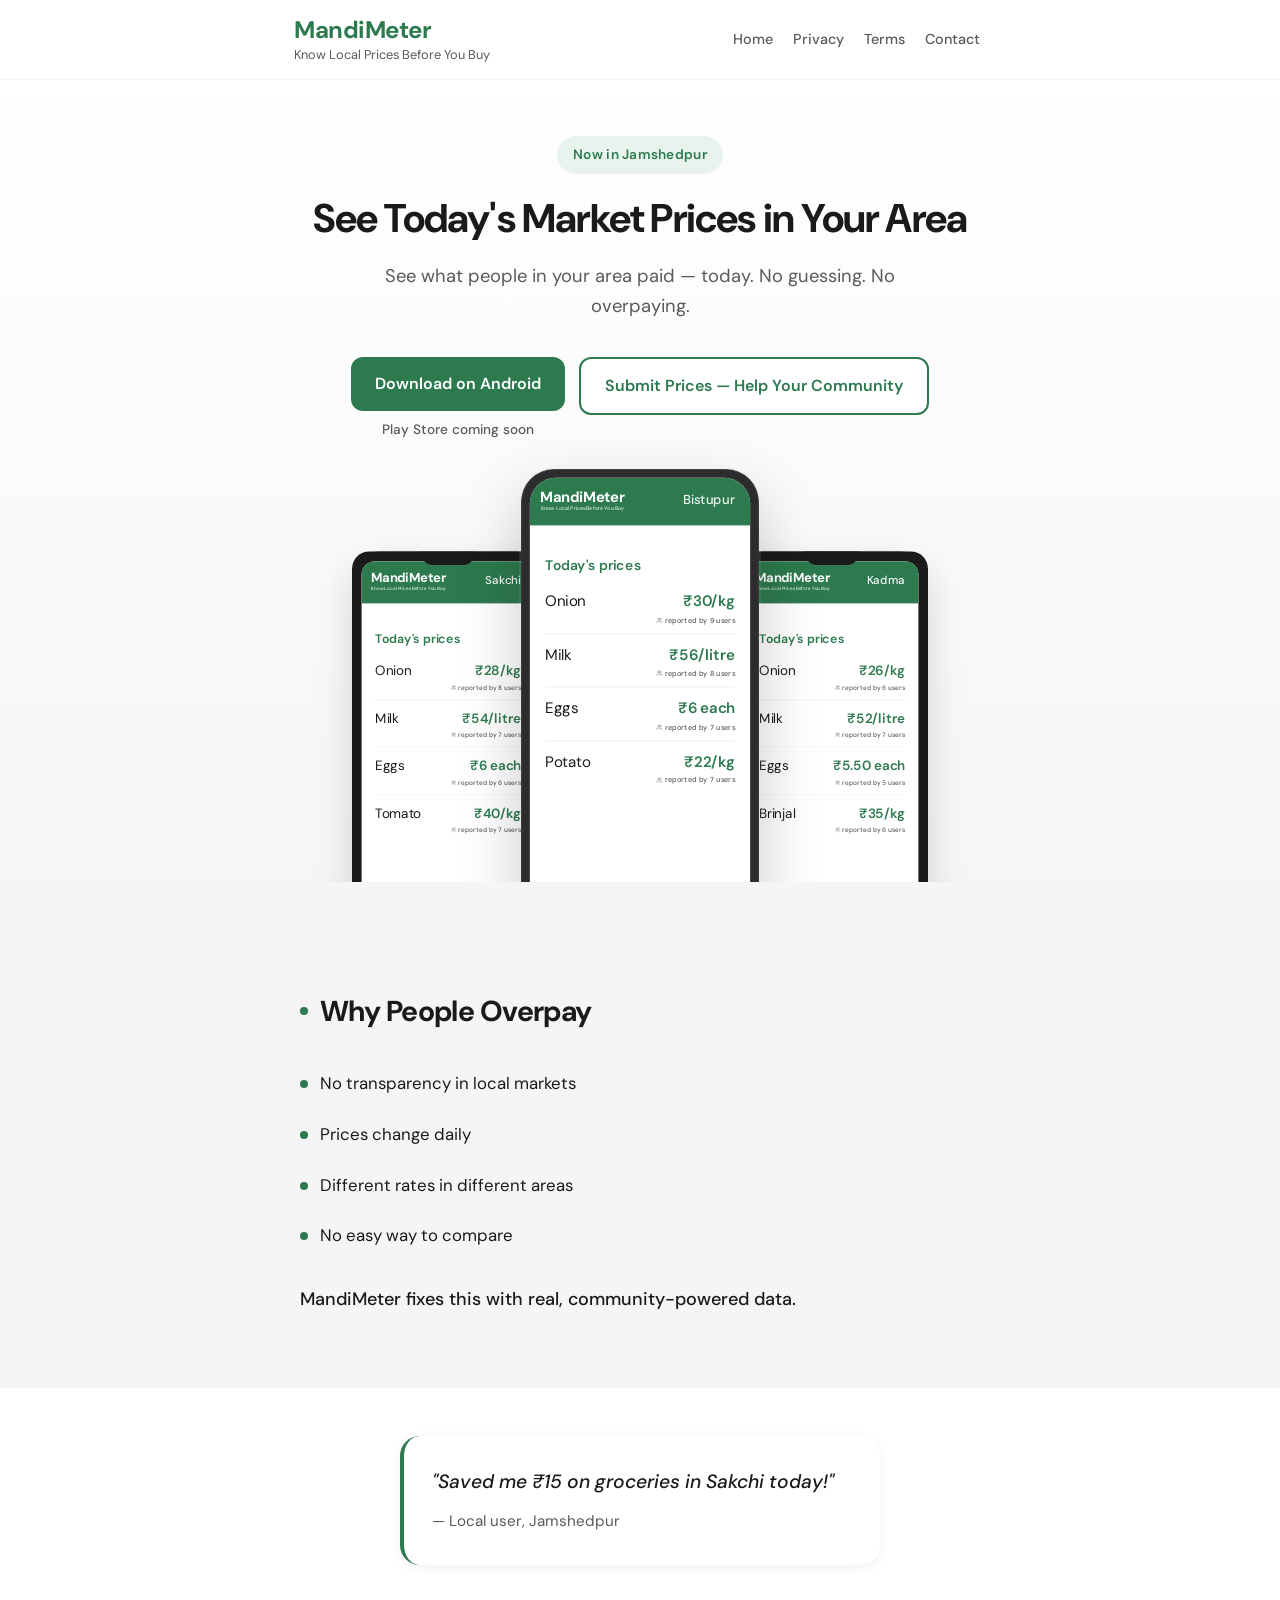
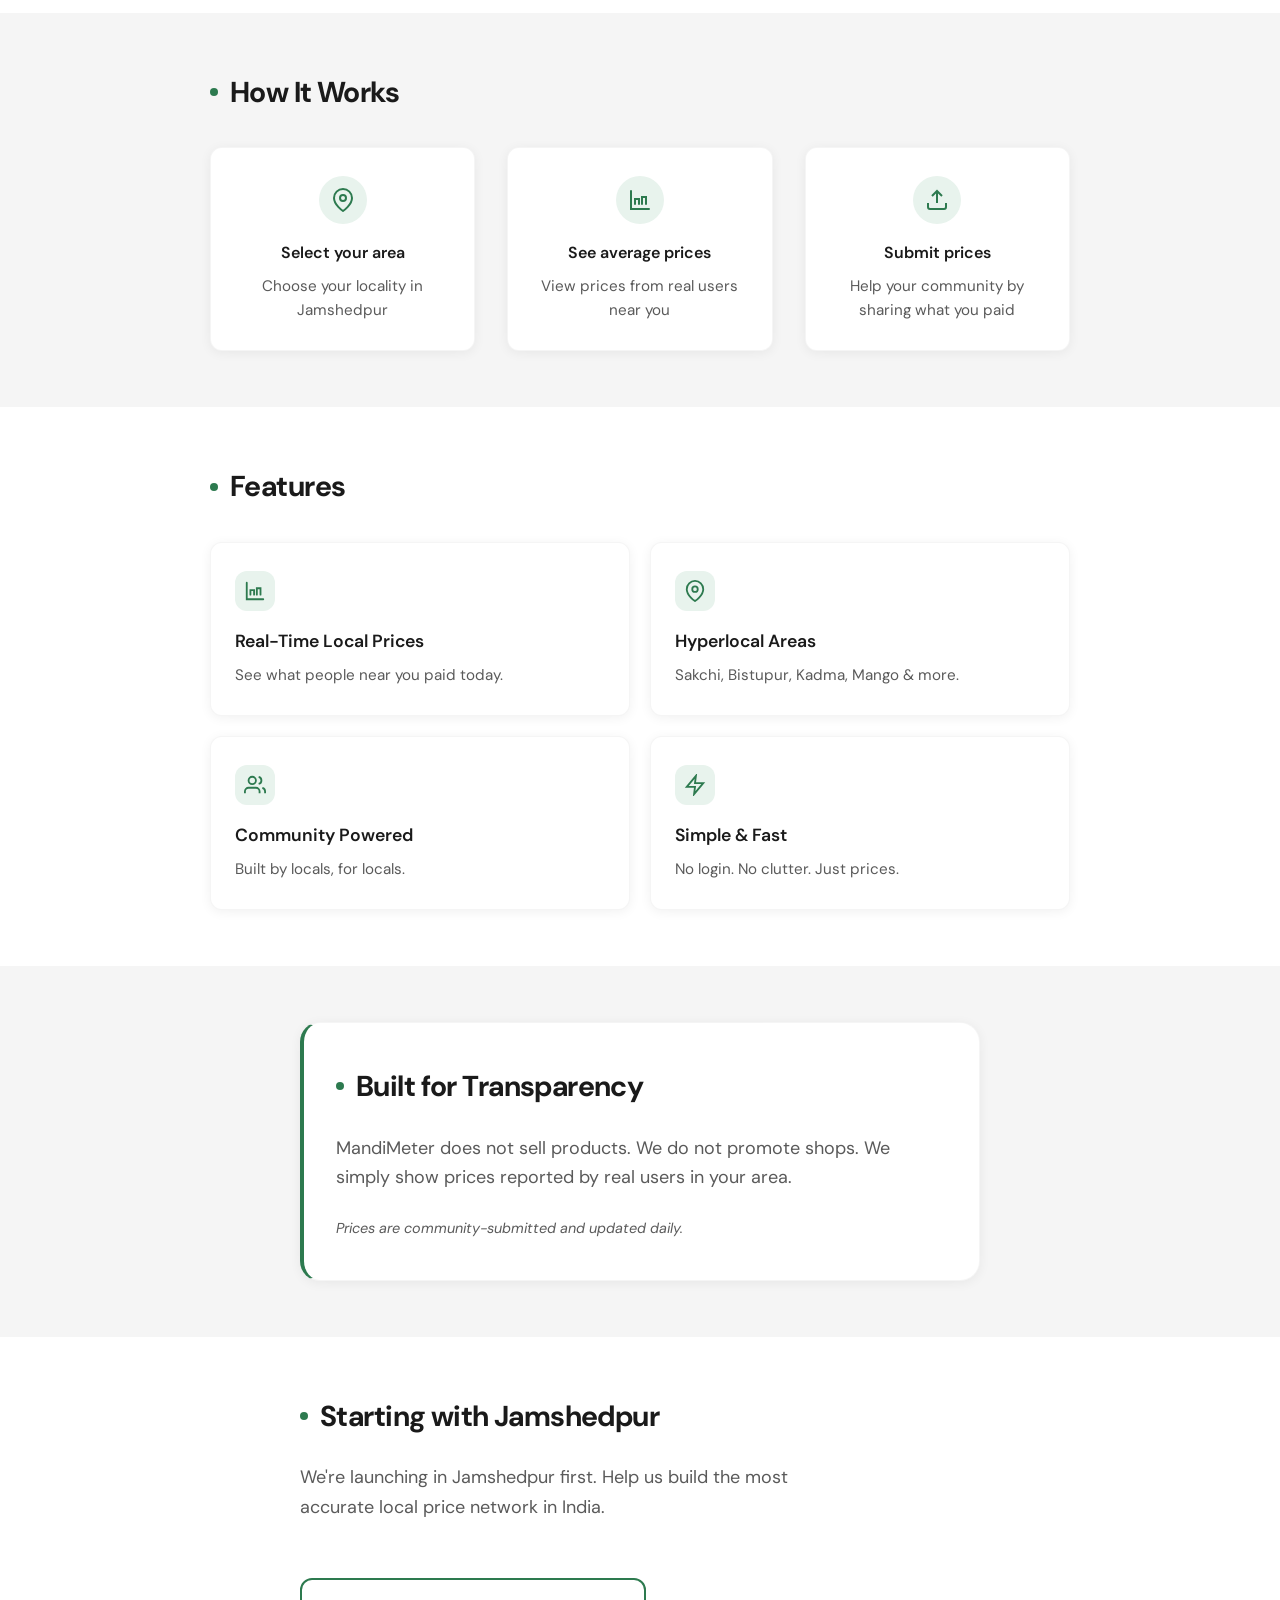
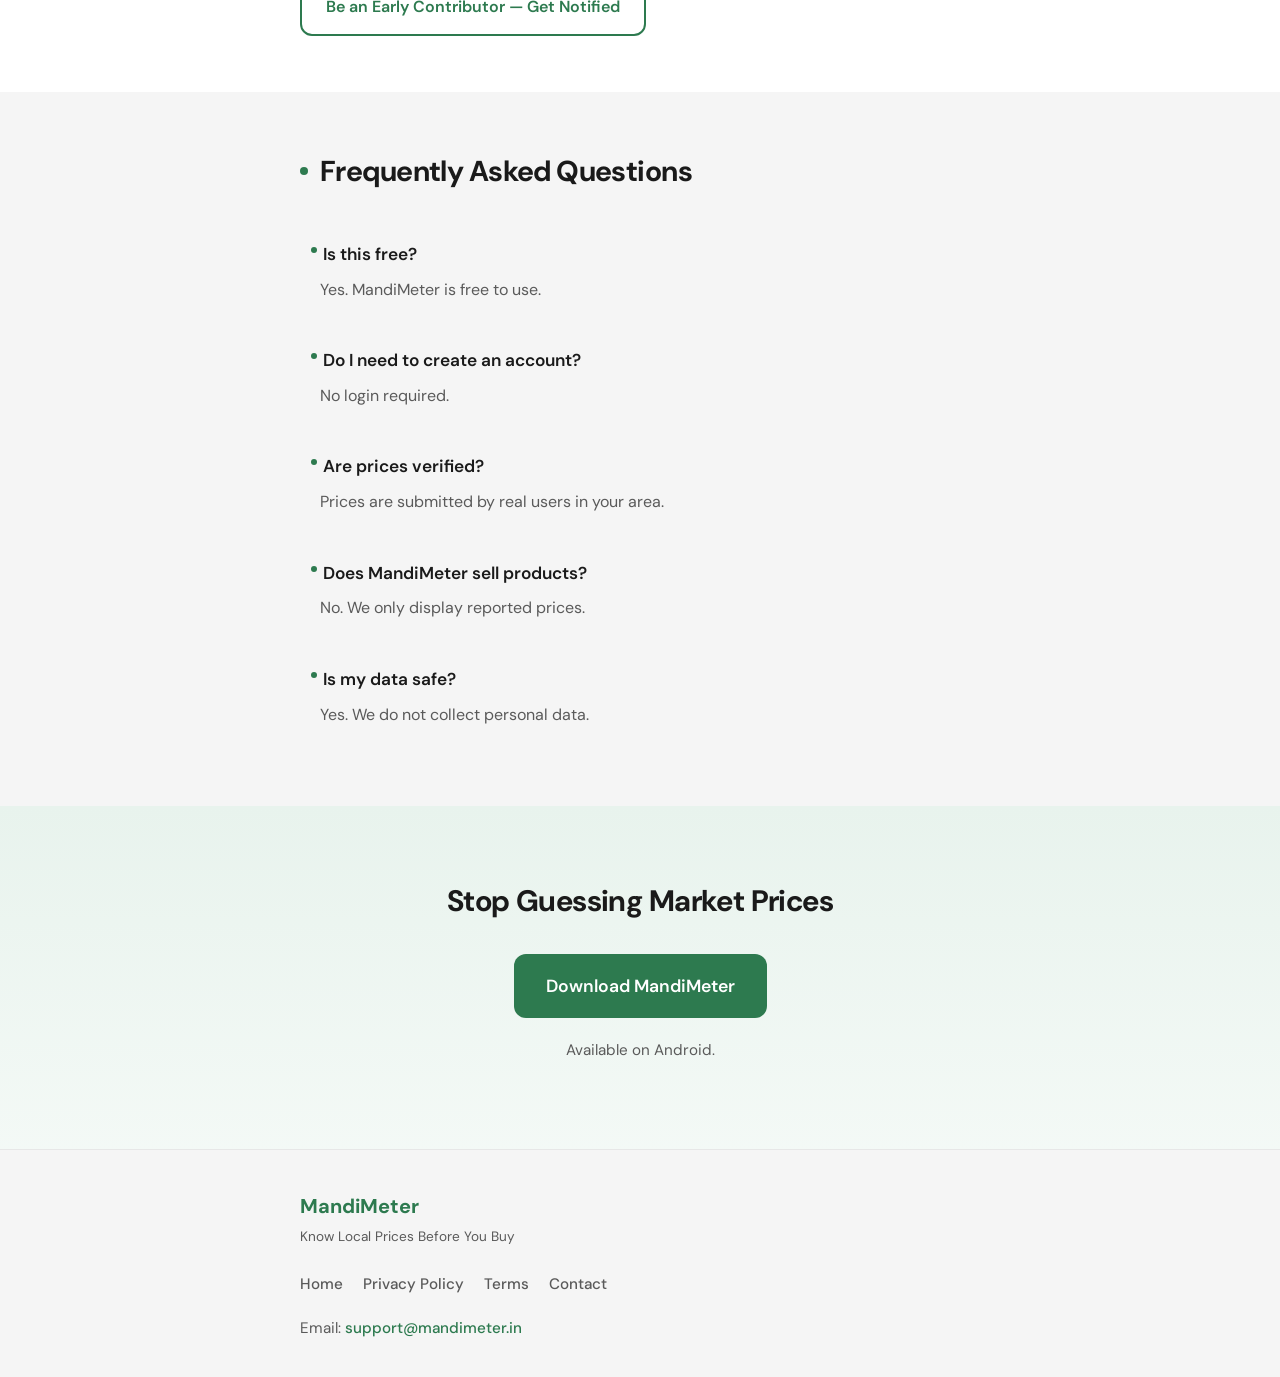
==== index.html @ a3cf53b5 "feat: mockup added" ====
<!DOCTYPE html>
<html lang="en">

<head>
  <meta charset="UTF-8">
  <meta name="viewport" content="width=device-width, initial-scale=1.0">
  <title>MandiMeter – Local Market Price Tracker in Jamshedpur</title>
  <meta name="description"
    content="Check today's vegetable, milk, egg and service prices in your area with MandiMeter. Community-powered local price tracking app.">
  <meta name="keywords"
    content="local mandi prices, Jamshedpur vegetable rates, market price today, hyperlocal price app, mandi rate app India">
  <!-- Open Graph / WhatsApp & Facebook -->
  <meta property="og:type" content="website">
  <meta property="og:url" content="https://mandimeter.com/">
  <meta property="og:title" content="MandiMeter – Local Market Price Tracker in Jamshedpur">
  <meta property="og:description"
    content="Check today's real local prices for vegetables, milk, eggs &amp; more. Community-powered price tracker for Jamshedpur.">
  <meta property="og:image" content="https://mandimeter.com/og-image.png">
  <meta property="og:image:width" content="1200">
  <meta property="og:image:height" content="630">
  <meta property="og:locale" content="en_IN">
  <!-- Twitter Card -->
  <meta name="twitter:card" content="summary_large_image">
  <meta name="twitter:title" content="MandiMeter – Local Market Price Tracker in Jamshedpur">
  <meta name="twitter:description"
    content="Check today's real local prices for vegetables, milk, eggs &amp; more. Community-powered price tracker.">
  <meta name="twitter:image" content="https://mandimeter.com/og-image.png">
  <link rel="preconnect" href="https://fonts.googleapis.com">
  <link rel="preconnect" href="https://fonts.gstatic.com" crossorigin>
  <link
    href="https://fonts.googleapis.com/css2?family=DM+Sans:ital,opsz,wght@0,9..40,400;0,9..40,500;0,9..40,600;0,9..40,700;1,9..40,400&display=swap"
    rel="stylesheet">
  <link rel="stylesheet" href="styles.css">
</head>

<body>
  <header class="site-header">
    <div class="container header-inner">
      <a href="index.html" class="header-brand" aria-label="MandiMeter home">
        <span class="logo">MandiMeter</span>
        <span class="tagline">Know Local Prices Before You Buy</span>
      </a>
      <button type="button" class="header-menu-btn js-menu-toggle" aria-label="Open menu" aria-expanded="false"
        aria-controls="header-nav">
        <span class="header-menu-icon"></span>
      </button>
      <nav class="header-nav" id="header-nav" aria-label="Legal">
        <a href="index.html">Home</a>
        <a href="privacy.html">Privacy</a>
        <a href="terms.html">Terms</a>
        <a href="mailto:support@mandimeter.in">Contact</a>
      </nav>
    </div>
  </header>

  <main>
    <section class="hero" aria-labelledby="hero-heading">
      <div class="container">
        <p class="hero-badge">Now in Jamshedpur</p>
        <h1 id="hero-heading">See Today's Market Prices in Your Area</h1>
        <p class="subheadline">See what people in your area paid — today. No guessing. No overpaying.</p>
        <div class="hero-cta">
          <span class="hero-cta-primary">
            <a href="#download" class="btn btn--primary js-download" data-download>Download on Android</a>
            <span class="hero-cta-note">Play Store coming soon</span>
          </span>
          <a href="#community" class="btn btn--secondary">Submit Prices — Help Your Community</a>
        </div>
        <div class="mockup-phones-stack" aria-hidden="true">
          <div class="mockup-phone-slice mockup-phone-slice--left">
            <div class="mockup-phone">
              <div class="mockup-phone-frame">
                <div class="mockup-phone-notch"></div>
                <div class="mockup">
                  <header class="mockup-appbar">
                    <div class="mockup-appbar-brand"><span class="mockup-appbar-title">MandiMeter</span><span
                        class="mockup-appbar-tagline">Know Local Prices Before You Buy</span></div>
                    <span class="mockup-appbar-area">Sakchi</span>
                  </header>
                  <div class="mockup-screen">
                    <p class="mockup-title">Today's prices</p>
                    <ul class="mockup-list">
                      <li><span>Onion</span> <span class="mockup-item-right"><span class="price">₹28/kg</span><span
                            class="mockup-item-reports"><span class="mockup-icon-person"
                              aria-hidden="true"></span>reported by 8 users</span></span></li>
                      <li><span>Milk</span> <span class="mockup-item-right"><span class="price">₹54/litre</span><span
                            class="mockup-item-reports"><span class="mockup-icon-person"
                              aria-hidden="true"></span>reported by 7 users</span></span></li>
                      <li><span>Eggs</span> <span class="mockup-item-right"><span class="price">₹6 each</span><span
                            class="mockup-item-reports"><span class="mockup-icon-person"
                              aria-hidden="true"></span>reported by 6 users</span></span></li>
                      <li><span>Tomato</span> <span class="mockup-item-right"><span class="price">₹40/kg</span><span
                            class="mockup-item-reports"><span class="mockup-icon-person"
                              aria-hidden="true"></span>reported by 7 users</span></span></li>
                    </ul>
                  </div>
                </div>
              </div>
            </div>
          </div>
          <div class="mockup-phone-slice mockup-phone-slice--center">
            <div class="mockup-phone">
              <div class="mockup-phone-frame">
                <div class="mockup-phone-notch"></div>
                <div class="mockup">
                  <header class="mockup-appbar">
                    <div class="mockup-appbar-brand"><span class="mockup-appbar-title">MandiMeter</span><span
                        class="mockup-appbar-tagline">Know Local Prices Before You Buy</span></div>
                    <span class="mockup-appbar-area">Bistupur</span>
                  </header>
                  <div class="mockup-screen">
                    <p class="mockup-title">Today's prices</p>
                    <ul class="mockup-list">
                      <li><span>Onion</span> <span class="mockup-item-right"><span class="price">₹30/kg</span><span
                            class="mockup-item-reports"><span class="mockup-icon-person"
                              aria-hidden="true"></span>reported by 9 users</span></span></li>
                      <li><span>Milk</span> <span class="mockup-item-right"><span class="price">₹56/litre</span><span
                            class="mockup-item-reports"><span class="mockup-icon-person"
                              aria-hidden="true"></span>reported by 8 users</span></span></li>
                      <li><span>Eggs</span> <span class="mockup-item-right"><span class="price">₹6 each</span><span
                            class="mockup-item-reports"><span class="mockup-icon-person"
                              aria-hidden="true"></span>reported by 7 users</span></span></li>
                      <li><span>Potato</span> <span class="mockup-item-right"><span class="price">₹22/kg</span><span
                            class="mockup-item-reports"><span class="mockup-icon-person"
                              aria-hidden="true"></span>reported by 7 users</span></span></li>
                    </ul>
                  </div>
                </div>
              </div>
            </div>
          </div>
          <div class="mockup-phone-slice mockup-phone-slice--right">
            <div class="mockup-phone">
              <div class="mockup-phone-frame">
                <div class="mockup-phone-notch"></div>
                <div class="mockup">
                  <header class="mockup-appbar">
                    <div class="mockup-appbar-brand"><span class="mockup-appbar-title">MandiMeter</span><span
                        class="mockup-appbar-tagline">Know Local Prices Before You Buy</span></div>
                    <span class="mockup-appbar-area">Kadma</span>
                  </header>
                  <div class="mockup-screen">
                    <p class="mockup-title">Today's prices</p>
                    <ul class="mockup-list">
                      <li><span>Onion</span> <span class="mockup-item-right"><span class="price">₹26/kg</span><span
                            class="mockup-item-reports"><span class="mockup-icon-person"
                              aria-hidden="true"></span>reported by 6 users</span></span></li>
                      <li><span>Milk</span> <span class="mockup-item-right"><span class="price">₹52/litre</span><span
                            class="mockup-item-reports"><span class="mockup-icon-person"
                              aria-hidden="true"></span>reported by 7 users</span></span></li>
                      <li><span>Eggs</span> <span class="mockup-item-right"><span class="price">₹5.50 each</span><span
                            class="mockup-item-reports"><span class="mockup-icon-person"
                              aria-hidden="true"></span>reported by 5 users</span></span></li>
                      <li><span>Brinjal</span> <span class="mockup-item-right"><span class="price">₹35/kg</span><span
                            class="mockup-item-reports"><span class="mockup-icon-person"
                              aria-hidden="true"></span>reported by 6 users</span></span></li>
                    </ul>
                  </div>
                </div>
              </div>
            </div>
          </div>
        </div>
      </div>
    </section>

    <section class="problem" aria-labelledby="problem-heading">
      <div class="container">
        <h2 id="problem-heading">Why People Overpay</h2>
        <ul>
          <li>No transparency in local markets</li>
          <li>Prices change daily</li>
          <li>Different rates in different areas</li>
          <li>No easy way to compare</li>
        </ul>
        <p class="closing">MandiMeter fixes this with real, community-powered data.</p>
      </div>
    </section>

    <section class="social-proof" aria-labelledby="social-proof-heading">
      <div class="container">
        <h2 id="social-proof-heading" class="sr-only">What people say</h2>
        <blockquote class="testimonial">
          <p class="testimonial-text">"Saved me ₹15 on groceries in Sakchi today!"</p>
          <footer class="testimonial-author">— Local user, Jamshedpur</footer>
        </blockquote>
      </div>
    </section>

    <section class="how-it-works" aria-labelledby="how-heading">
      <div class="container container--wide">
        <h2 id="how-heading">How It Works</h2>
        <div class="steps">
          <div class="step">
            <div class="step-icon" aria-hidden="true"><svg width="24" height="24" viewBox="0 0 24 24" fill="none"
                stroke="currentColor" stroke-width="2">
                <path d="M21 10c0 7-9 13-9 13s-9-6-9-13a9 9 0 0 1 18 0z" />
                <circle cx="12" cy="10" r="3" />
              </svg></div>
            <h3>Select your area</h3>
            <p>Choose your locality in Jamshedpur</p>
          </div>
          <div class="step">
            <div class="step-icon" aria-hidden="true"><svg width="24" height="24" viewBox="0 0 24 24" fill="none"
                stroke="currentColor" stroke-width="2" stroke-linecap="round">
                <path d="M3 3v18h18" />
                <path d="M7 16v-5h4v5" />
                <path d="M14 16V9h4v7" />
              </svg></div>
            <h3>See average prices</h3>
            <p>View prices from real users near you</p>
          </div>
          <div class="step">
            <div class="step-icon" aria-hidden="true"><svg width="24" height="24" viewBox="0 0 24 24" fill="none"
                stroke="currentColor" stroke-width="2">
                <path d="M21 15v4a2 2 0 0 1-2 2H5a2 2 0 0 1-2-2v-4" />
                <polyline points="17 8 12 3 7 8" />
                <line x1="12" y1="3" x2="12" y2="15" />
              </svg></div>
            <h3>Submit prices</h3>
            <p>Help your community by sharing what you paid</p>
          </div>
        </div>
      </div>
    </section>

    <section class="features-section" aria-labelledby="features-heading">
      <div class="container container--wide">
        <h2 id="features-heading" class="section-title">Features</h2>
        <div class="features-grid">
          <div class="feature">
            <div class="feature-icon" aria-hidden="true"><svg width="22" height="22" viewBox="0 0 24 24" fill="none"
                stroke="currentColor" stroke-width="2" stroke-linecap="round">
                <path d="M3 3v18h18" />
                <path d="M7 16v-5h4v5" />
                <path d="M14 16V9h4v7" />
              </svg></div>
            <h3>Real-Time Local Prices</h3>
            <p>See what people near you paid today.</p>
          </div>
          <div class="feature">
            <div class="feature-icon" aria-hidden="true"><svg width="22" height="22" viewBox="0 0 24 24" fill="none"
                stroke="currentColor" stroke-width="2">
                <path d="M21 10c0 7-9 13-9 13s-9-6-9-13a9 9 0 0 1 18 0z" />
                <circle cx="12" cy="10" r="3" />
              </svg></div>
            <h3>Hyperlocal Areas</h3>
            <p>Sakchi, Bistupur, Kadma, Mango & more.</p>
          </div>
          <div class="feature">
            <div class="feature-icon" aria-hidden="true"><svg width="22" height="22" viewBox="0 0 24 24" fill="none"
                stroke="currentColor" stroke-width="2">
                <path d="M17 21v-2a4 4 0 0 0-4-4H5a4 4 0 0 0-4 4v2" />
                <circle cx="9" cy="7" r="4" />
                <path d="M23 21v-2a4 4 0 0 0-3-3.87" />
                <path d="M16 3.13a4 4 0 0 1 0 7.75" />
              </svg></div>
            <h3>Community Powered</h3>
            <p>Built by locals, for locals.</p>
          </div>
          <div class="feature">
            <div class="feature-icon" aria-hidden="true"><svg width="22" height="22" viewBox="0 0 24 24" fill="none"
                stroke="currentColor" stroke-width="2">
                <polygon points="13 2 3 14 12 14 11 22 21 10 12 10 13 2" />
              </svg></div>
            <h3>Simple & Fast</h3>
            <p>No login. No clutter. Just prices.</p>
          </div>
        </div>
      </div>
    </section>

    <section class="trust" aria-labelledby="trust-heading">
      <div class="container">
        <div class="trust-card">
          <h2 id="trust-heading">Built for Transparency</h2>
          <p class="section-intro">MandiMeter does not sell products. We do not promote shops. We simply show prices
            reported by real users in your area.</p>
          <p class="disclaimer">Prices are community-submitted and updated daily.</p>
        </div>
      </div>
    </section>

    <section class="launch" aria-labelledby="launch-heading">
      <div class="container">
        <h2 id="launch-heading">Starting with Jamshedpur</h2>
        <p class="section-intro">We're launching in Jamshedpur first. Help us build the most accurate local price
          network in India.</p>
        <a href="#download" class="btn btn--secondary launch-cta js-download" id="community" data-download>Be an Early
          Contributor — Get Notified</a>
      </div>
    </section>

    <section class="faq" aria-labelledby="faq-heading">
      <div class="container">
        <h2 id="faq-heading">Frequently Asked Questions</h2>
        <ul class="faq-list">
          <li class="faq-item">
            <h3 class="faq-q">Is this free?</h3>
            <p class="faq-a">Yes. MandiMeter is free to use.</p>
          </li>
          <li class="faq-item">
            <h3 class="faq-q">Do I need to create an account?</h3>
            <p class="faq-a">No login required.</p>
          </li>
          <li class="faq-item">
            <h3 class="faq-q">Are prices verified?</h3>
            <p class="faq-a">Prices are submitted by real users in your area.</p>
          </li>
          <li class="faq-item">
            <h3 class="faq-q">Does MandiMeter sell products?</h3>
            <p class="faq-a">No. We only display reported prices.</p>
          </li>
          <li class="faq-item">
            <h3 class="faq-q">Is my data safe?</h3>
            <p class="faq-a">Yes. We do not collect personal data.</p>
          </li>
        </ul>
      </div>
    </section>

    <section class="final-cta" id="download" aria-labelledby="final-heading">
      <div class="container">
        <div class="final-cta-inner">
          <h2 id="final-heading">Stop Guessing Market Prices</h2>
          <a href="#download" class="btn btn--primary btn--large js-download" data-download>Download MandiMeter</a>
          <p class="subtext">Available on Android.</p>
        </div>
      </div>
    </section>
  </main>

  <footer class="site-footer">
    <div class="container">
      <div class="footer-brand">
        <a href="index.html" class="footer-logo">MandiMeter</a>
        <p class="footer-tagline">Know Local Prices Before You Buy</p>
      </div>
      <nav class="footer-links" aria-label="Footer">
        <a href="index.html">Home</a>
        <a href="privacy.html">Privacy Policy</a>
        <a href="terms.html">Terms</a>
        <a href="mailto:support@mandimeter.in">Contact</a>
      </nav>
      <p class="footer-email">Email: <a href="mailto:support@mandimeter.in">support@mandimeter.in</a></p>
    </div>
  </footer>

  <div class="coming-soon-overlay" id="coming-soon" role="dialog" aria-modal="true" aria-labelledby="coming-soon-title"
    aria-hidden="true">
    <div class="coming-soon-backdrop js-coming-soon-close"></div>
    <div class="coming-soon-card">
      <button type="button" class="coming-soon-close js-coming-soon-close" aria-label="Close">×</button>
      <p class="coming-soon-badge">Coming to Jamshedpur</p>
      <h2 class="coming-soon-title" id="coming-soon-title">We're almost there</h2>
      <p class="coming-soon-text">MandiMeter is getting ready for you. We're putting the finishing touches on the app so
        you can start tracking local prices soon.</p>
      <p class="coming-soon-cta">Stay tuned — we'll be live shortly.</p>
      <button type="button" class="btn btn--primary js-coming-soon-close">Got it</button>
    </div>
  </div>

  <script>
    (function () {
      var overlay = document.getElementById('coming-soon');
      var triggers = document.querySelectorAll('.js-download');
      var closers = document.querySelectorAll('.js-coming-soon-close');

      function openOverlay() {
        overlay.classList.add('is-open');
        overlay.setAttribute('aria-hidden', 'false');
        document.body.style.overflow = 'hidden';
      }
      function closeOverlay() {
        overlay.classList.remove('is-open');
        overlay.setAttribute('aria-hidden', 'true');
        document.body.style.overflow = '';
      }

      triggers.forEach(function (btn) {
        btn.addEventListener('click', function (e) {
          e.preventDefault();
          openOverlay();
        });
      });
      closers.forEach(function (el) {
        el.addEventListener('click', closeOverlay);
      });
      overlay.addEventListener('click', function (e) {
        if (e.target === overlay) closeOverlay();
      });
      document.addEventListener('keydown', function (e) {
        if (e.key === 'Escape' && overlay.classList.contains('is-open')) closeOverlay();
      });
    })();

    (function () {
      var btn = document.querySelector('.js-menu-toggle');
      var nav = document.getElementById('header-nav');
      var header = document.querySelector('.site-header');
      if (!btn || !nav) return;
      btn.addEventListener('click', function () {
        var open = header.classList.toggle('menu-open');
        btn.setAttribute('aria-expanded', open);
        btn.setAttribute('aria-label', open ? 'Close menu' : 'Open menu');
      });
      nav.querySelectorAll('a').forEach(function (link) {
        link.addEventListener('click', function () {
          header.classList.remove('menu-open');
          btn.setAttribute('aria-expanded', 'false');
          btn.setAttribute('aria-label', 'Open menu');
        });
      });
    })();
  </script>
</body>

</html>
---- styles.css ----
:root {
  --green: #2d7a4f;
  --green-light: #e8f3ed;
  --green-hover: #246b43;
  --text: #1a1a1a;
  --text-muted: #5a5a5a;
  --white: #ffffff;
  --gray-100: #f5f5f5;
  --radius: 12px;
  --radius-lg: 20px;
  --shadow: 0 2px 12px rgba(0, 0, 0, 0.06);
  --shadow-md: 0 4px 24px rgba(0, 0, 0, 0.08);
}

*,
*::before,
*::after {
  box-sizing: border-box;
}

html {
  scroll-behavior: smooth;
}

body {
  margin: 0;
  font-family: 'DM Sans', -apple-system, BlinkMacSystemFont, 'Segoe UI', Roboto, sans-serif;
  font-size: 18px;
  line-height: 1.6;
  color: var(--text);
  background: var(--white);
}

.sr-only {
  position: absolute;
  width: 1px;
  height: 1px;
  padding: 0;
  margin: -1px;
  overflow: hidden;
  clip: rect(0, 0, 0, 0);
  white-space: nowrap;
  border: 0;
}

.container {
  width: 100%;
  max-width: 720px;
  margin: 0 auto;
  padding: 0 20px;
}

.container--wide {
  max-width: 900px;
}

.container--narrow {
  max-width: 640px;
}

/* Header / App bar */
.site-header {
  padding: 16px 0;
  border-bottom: 1px solid var(--gray-100);
  background: var(--white);
}

.header-inner {
  display: flex;
  flex-wrap: wrap;
  align-items: center;
  justify-content: space-between;
  gap: 12px 24px;
}

.header-brand {
  display: flex;
  flex-direction: column;
  gap: 2px;
  text-decoration: none;
  color: inherit;
  margin-left: -6px;
}

.header-brand:hover .logo {
  color: var(--green-hover);
}

.logo {
  display: inline-block;
  font-size: 1.5rem;
  font-weight: 700;
  color: var(--green);
  letter-spacing: -0.02em;
  line-height: 1.2;
  text-decoration: none;
  animation: logo-appear 0.55s ease-out both;
}

@keyframes logo-appear {
  from {
    opacity: 0;
    transform: translateY(-4px);
  }

  to {
    opacity: 1;
    transform: translateY(0);
  }
}

@media (prefers-reduced-motion: reduce) {
  .logo {
    animation: none;
  }
}

.tagline {
  font-size: 0.8rem;
  color: var(--text-muted);
  line-height: 1.3;
  font-weight: 400;
}

.header-nav {
  display: flex;
  align-items: center;
  gap: 20px;
}

.header-nav a {
  font-size: 0.9rem;
  color: var(--text-muted);
  text-decoration: none;
  font-weight: 500;
}

.header-nav a:hover {
  color: var(--green);
}

/* Hamburger menu */
.header-menu-btn {
  display: none;
  flex-direction: column;
  justify-content: center;
  align-items: center;
  width: 44px;
  height: 44px;
  padding: 0;
  border: none;
  background: transparent;
  cursor: pointer;
  color: var(--text);
  border-radius: 8px;
  transition: background 0.2s ease, color 0.2s ease;
}

.header-menu-btn:hover {
  background: var(--gray-100);
  color: var(--green);
}

.header-menu-icon,
.header-menu-icon::before,
.header-menu-icon::after {
  display: block;
  width: 22px;
  height: 2px;
  background: currentColor;
  border-radius: 1px;
  transition: transform 0.25s ease, opacity 0.2s ease;
}

.header-menu-icon {
  position: relative;
}

.header-menu-icon::before,
.header-menu-icon::after {
  content: '';
  position: absolute;
  left: 0;
  top: 0;
}

.header-menu-icon::before {
  transform: translateY(-6px);
}

.header-menu-icon::after {
  transform: translateY(6px);
}

.site-header.menu-open .header-menu-icon {
  background: transparent;
}

.site-header.menu-open .header-menu-icon::before {
  transform: translateY(0) rotate(45deg);
}

.site-header.menu-open .header-menu-icon::after {
  transform: translateY(0) rotate(-45deg);
}

@media (max-width: 640px) {
  .header-menu-btn {
    display: flex;
  }

  .header-nav {
    position: absolute;
    top: 100%;
    left: 0;
    right: 0;
    flex-direction: column;
    align-items: stretch;
    gap: 0;
    padding: 12px 0;
    background: var(--white);
    border-bottom: 1px solid var(--gray-100);
    box-shadow: 0 8px 24px rgba(0, 0, 0, 0.08);
    max-height: 0;
    overflow: hidden;
    opacity: 0;
    visibility: hidden;
    transition: max-height 0.3s ease, opacity 0.2s ease, visibility 0.2s ease;
  }

  .site-header {
    position: relative;
  }

  .site-header.menu-open .header-nav {
    max-height: 280px;
    opacity: 1;
    visibility: visible;
  }

  .header-nav a {
    display: block;
    padding: 14px 24px;
    font-size: 1rem;
    border-radius: 0;
  }
}

@media (min-width: 641px) {
  .site-header.menu-open .header-nav {
    max-height: none;
    opacity: 1;
    visibility: visible;
  }
}

@media (prefers-reduced-motion: reduce) {

  .header-menu-icon,
  .header-menu-icon::before,
  .header-menu-icon::after {
    transition: none;
  }

  .header-nav {
    transition: none;
  }
}

/* Buttons */
.btn {
  display: inline-flex;
  align-items: center;
  justify-content: center;
  gap: 8px;
  padding: 14px 24px;
  font-family: inherit;
  font-size: 1rem;
  font-weight: 600;
  text-decoration: none;
  border: none;
  border-radius: var(--radius);
  cursor: pointer;
  transition: background 0.2s, transform 0.1s;
}

.btn:focus-visible {
  outline: 2px solid var(--green);
  outline-offset: 2px;
}

.btn--primary {
  background: var(--green);
  color: var(--white);
}

.btn--primary:hover {
  background: var(--green-hover);
}

.btn--secondary {
  background: var(--white);
  color: var(--green);
  border: 2px solid var(--green);
}

.btn--secondary:hover {
  background: var(--green-light);
}

.btn--large {
  padding: 18px 32px;
  font-size: 1.1rem;
}

/* Hero */
.hero {
  padding: 56px 0 24px;
  text-align: center;
  background: linear-gradient(180deg, var(--white) 0%, var(--gray-100) 100%);
  overflow: visible;
}

.hero-badge {
  display: inline-block;
  font-size: 0.85rem;
  font-weight: 600;
  color: var(--green);
  background: var(--green-light);
  padding: 8px 16px;
  border-radius: 999px;
  margin: 0 0 20px;
  letter-spacing: 0.02em;
}

.hero h1 {
  font-size: clamp(1.85rem, 5vw, 2.5rem);
  font-weight: 700;
  line-height: 1.2;
  margin: 0 0 20px;
  color: var(--text);
  letter-spacing: -0.02em;
}

.hero .subheadline {
  font-size: 1.15rem;
  color: var(--text-muted);
  max-width: 520px;
  margin: 0 auto 36px;
  line-height: 1.6;
}

.hero-cta {
  display: flex;
  flex-wrap: wrap;
  gap: 14px;
  justify-content: center;
  align-items: flex-start;
  margin-bottom: 48px;
}

.hero-cta-primary {
  display: flex;
  flex-direction: column;
  align-items: center;
  gap: 8px;
}

.hero-cta-note {
  font-size: 0.85rem;
  color: var(--text-muted);
  font-weight: 500;
}

/* Three phones: middle iPhone-style, side phones tucked in; extends behind next section */
.mockup-phones-stack {
  display: flex;
  flex-direction: row;
  justify-content: center;
  align-items: flex-end;
  gap: -50px;
  margin: 0 auto -50px;
  max-width: 90vw;
  animation: mockup-card-in 0.6s ease-out both;
  position: relative;
  z-index: 0;
}

.mockup-phone-slice {
  width: 200px;
  min-height: 299px;
  border-radius: 18px 18px 10px 10px;
  box-shadow: 0 16px 40px rgba(0, 0, 0, 0.15), 0 0 0 2px rgba(255, 255, 255, 0.06);
  flex-shrink: 0;
  position: relative;
  background: #1a1a1a;
  z-index: 0;
}

.mockup-phone-slice--left {
  transform: translateY(12px) translateX(18px) scale(0.96);
}

.mockup-phone-slice--center {
  transform: translateY(0) scale(1.08);
  z-index: 2;
  box-shadow: 0 24px 56px rgba(0, 0, 0, 0.22), 0 0 0 2px rgba(255, 255, 255, 0.1);
  width: 220px;
  min-height: 329px;
  border-radius: 32px 32px 14px 14px;
  background: #2c2c2e;
}

.mockup-phone-slice--right {
  transform: translateY(12px) translateX(-18px) scale(0.96);
}

@media (max-width: 640px) {

  .mockup-phone-slice--left,
  .mockup-phone-slice--right {
    display: none;
  }
}

.mockup-phones-stack .mockup-phone {
  margin: 0;
  flex-shrink: 0;
  width: 200px;
  max-width: none;
  animation: none;
  position: relative;
}

.mockup-phones-stack .mockup-phone-slice--center .mockup-phone {
  width: 220px;
}

.mockup-phones-stack .mockup-phone-frame {
  box-shadow: none;
}

/* Center = iPhone style: rounded frame */
.mockup-phones-stack .mockup-phone-slice--center .mockup-phone-frame {
  border-radius: 30px;
  padding: 8px;
  background: #2c2c2e;
  box-shadow: inset 0 0 0 1px rgba(255, 255, 255, 0.08);
}

.mockup-phones-stack .mockup-phone-slice--center .mockup-phone-notch {
  display: none;
}

.mockup-phones-stack .mockup-phone-slice--center .mockup {
  border-radius: 24px;
}

.mockup-phones-stack .mockup-phone-notch {
  width: 56px;
  height: 14px;
  border-radius: 0 0 12px 12px;
}

.mockup-phone {
  margin: 0 auto;
  width: 240px;
  max-width: 56vw;
  animation: mockup-card-in 0.6s ease-out both;
}

.mockup-phone-frame {
  background: #1a1a1a;
  border-radius: 28px;
  padding: 10px;
  box-shadow: 0 24px 48px rgba(0, 0, 0, 0.15), 0 0 0 2px rgba(255, 255, 255, 0.08);
  position: relative;
  aspect-ratio: 9 / 19.2;
  min-height: 420px;
}

.mockup-phone-notch {
  position: absolute;
  top: 0;
  left: 50%;
  transform: translateX(-50%);
  width: 64px;
  height: 18px;
  background: #1a1a1a;
  border-radius: 0 0 14px 14px;
  z-index: 1;
}

.mockup-phone .mockup {
  background: var(--white);
  border-radius: 18px;
  padding: 0;
  box-shadow: none;
  max-width: none;
  margin: 0;
  border: none;
  border-radius: 14px;
  overflow: hidden;
  animation: none;
  min-height: 100%;
  box-sizing: border-box;
  display: flex;
  flex-direction: column;
}

.mockup-phone .mockup::before {
  display: none;
}

.mockup-appbar {
  background: var(--green);
  color: var(--white);
  padding: 8px 14px 10px;
  display: flex;
  align-items: center;
  justify-content: space-between;
  flex-shrink: 0;
  min-height: 44px;
  box-sizing: border-box;
}

.mockup-appbar-brand {
  display: flex;
  flex-direction: column;
  gap: 0;
  width: 5.2em;
  min-width: 0;
  margin-left: -12px;
}

.mockup-appbar-title {
  font-size: 0.85rem;
  font-weight: 700;
  letter-spacing: -0.02em;
  line-height: 1.2;
  white-space: nowrap;
}

.mockup-appbar-tagline {
  font-size: 0.3rem;
  font-weight: 500;
  opacity: 0.9;
  line-height: 1.2;
  min-width: 0;
  overflow-wrap: break-word;
  word-break: break-word;
  letter-spacing: -0.01em;
}

.mockup-appbar-area {
  font-size: 0.75rem;
  font-weight: 500;
  opacity: 0.95;
}

.mockup-screen {
  padding: 14px 14px 16px;
  flex: 1;
  display: flex;
  flex-direction: column;
  min-height: 0;
}

.mockup-phone .mockup-title {
  font-size: 0.8rem;
  margin-bottom: 4px;
}


.mockup-phone .mockup-list {
  flex: 1;
}

.mockup-phone .mockup-list li {
  padding: 8px 0;
  font-size: 0.875rem;
}

.mockup-phone .mockup-list li:last-child {
  border-bottom: none;
}

.mockup-phone .mockup-footer {
  font-size: 0.7rem;
  margin-top: 10px;
}

.mockup-phone .mockup-title,
.mockup-phone .mockup-list li,
.mockup-phone .mockup-footer {
  animation: mockup-line-in 0.45s ease-out both;
}

.mockup-phone .mockup-title {
  animation-delay: 0.25s;
}

.mockup-phone .mockup-list li:nth-child(1) {
  animation-delay: 0.4s;
}

.mockup-phone .mockup-list li:nth-child(2) {
  animation-delay: 0.5s;
}

.mockup-phone .mockup-list li:nth-child(3) {
  animation-delay: 0.6s;
}

.mockup-phone .mockup-list li:nth-child(4) {
  animation-delay: 0.7s;
}

.mockup-phone .mockup-footer {
  animation-delay: 0.85s;
}

.mockup {
  background: var(--white);
  border-radius: 24px;
  padding: 28px 20px;
  box-shadow: var(--shadow-md), 0 0 0 10px var(--gray-100);
  max-width: 280px;
  margin: 0 auto;
  border: 2px solid rgba(0, 0, 0, 0.06);
  position: relative;
  overflow: hidden;
  animation: mockup-card-in 0.6s ease-out both;
}

.mockup::before {
  content: '';
  position: absolute;
  top: 0;
  left: 0;
  right: 0;
  height: 4px;
  background: var(--green);
}

.mockup-title {
  font-size: 0.9rem;
  font-weight: 600;
  color: var(--green);
  margin-bottom: 16px;
  text-align: left;
  opacity: 0;
  animation: mockup-line-in 0.45s ease-out 0.2s both;
}

.mockup-list {
  list-style: none;
  padding: 0;
  margin: 0;
  text-align: left;
}

.mockup-list li {
  display: flex;
  justify-content: space-between;
  padding: 12px 0;
  border-bottom: 1px solid rgba(0, 0, 0, 0.06);
  font-size: 1rem;
  opacity: 0;
  animation: mockup-line-in 0.45s ease-out both;
}

.mockup-list li:nth-child(1) {
  animation-delay: 0.35s;
}

.mockup-list li:nth-child(2) {
  animation-delay: 0.45s;
}

.mockup-list li:nth-child(3) {
  animation-delay: 0.55s;
}

.mockup-list li:last-child {
  border-bottom: none;
}

.mockup-item-right {
  display: inline-flex;
  flex-direction: column;
  align-items: flex-end;
  gap: 2px;
}

.mockup-list .price {
  font-weight: 600;
  color: var(--green);
}

.mockup-item-reports {
  display: inline-flex;
  align-items: center;
  gap: 2px;
  font-size: 0.42rem;
  color: var(--text-muted);
  font-weight: 500;
  line-height: 1.2;
  letter-spacing: 0.01em;
}

/* People/group icon – “reported by X users” (plural) */
.mockup-icon-person {
  flex-shrink: 0;
  width: 6px;
  height: 6px;
  background: currentColor;
  mask-image: url("data:image/svg+xml,%3Csvg xmlns='http://www.w3.org/2000/svg' viewBox='0 0 24 24' fill='none' stroke='black' stroke-width='2' stroke-linecap='round' stroke-linejoin='round'%3E%3Cpath d='M17 21v-2a4 4 0 0 0-4-4H5a4 4 0 0 0-4 4v2'/%3E%3Ccircle cx='9' cy='7' r='4'/%3E%3Cpath d='M23 21v-2a4 4 0 0 0-3-3.87'/%3E%3Cpath d='M16 3.13a4 4 0 0 1 0 7.75'/%3E%3C/svg%3E");
  mask-size: contain;
  mask-repeat: no-repeat;
  mask-position: center;
  -webkit-mask-image: url("data:image/svg+xml,%3Csvg xmlns='http://www.w3.org/2000/svg' viewBox='0 0 24 24' fill='none' stroke='black' stroke-width='2' stroke-linecap='round' stroke-linejoin='round'%3E%3Cpath d='M17 21v-2a4 4 0 0 0-4-4H5a4 4 0 0 0-4 4v2'/%3E%3Ccircle cx='9' cy='7' r='4'/%3E%3Cpath d='M23 21v-2a4 4 0 0 0-3-3.87'/%3E%3Cpath d='M16 3.13a4 4 0 0 1 0 7.75'/%3E%3C/svg%3E");
  -webkit-mask-size: contain;
  -webkit-mask-repeat: no-repeat;
  -webkit-mask-position: center;
  opacity: 0.8;
}

.mockup-footer {
  font-size: 0.8rem;
  color: var(--text-muted);
  margin-top: 16px;
  text-align: left;
  opacity: 0;
  animation: mockup-line-in 0.45s ease-out 0.7s both;
}

@keyframes mockup-card-in {
  from {
    opacity: 0;
    transform: translateY(20px) scale(0.97);
  }

  to {
    opacity: 1;
    transform: translateY(0) scale(1);
  }
}

@keyframes mockup-line-in {
  from {
    opacity: 0;
    transform: translateX(-10px);
  }

  to {
    opacity: 1;
    transform: translateX(0);
  }
}

@media (prefers-reduced-motion: reduce) {

  .mockup,
  .mockup-phone,
  .mockup-phones-stack,
  .mockup-title,
  .mockup-list li,
  .mockup-footer {
    animation: none;
    opacity: 1;
    transform: none;
  }
}

/* Social proof */
.social-proof {
  padding: 48px 0;
}

.testimonial {
  margin: 0;
  padding: 32px 28px;
  background: var(--white);
  border-radius: var(--radius-lg);
  box-shadow: var(--shadow);
  border-left: 4px solid var(--green);
  max-width: 480px;
  margin: 0 auto;
}

.testimonial-text {
  font-size: 1.2rem;
  font-weight: 500;
  color: var(--text);
  line-height: 1.5;
  margin: 0 0 12px;
  font-style: italic;
}

.testimonial-author {
  font-size: 0.95rem;
  color: var(--text-muted);
  margin: 0;
}

/* Sections */
section {
  padding: 56px 0;
}

section:nth-child(even) {
  background: var(--gray-100);
}

.section-title,
.problem h2,
.how-it-works h2,
.trust h2,
.launch h2,
.faq h2 {
  font-size: clamp(1.45rem, 4vw, 1.8rem);
  font-weight: 700;
  margin: 0 0 24px;
  color: var(--text);
  letter-spacing: -0.02em;
  display: flex;
  align-items: center;
  gap: 12px;
}

.problem h2::before,
.how-it-works h2::before,
.features-section h2::before,
.trust h2::before,
.launch h2::before,
.faq h2::before {
  content: '';
  width: 8px;
  height: 8px;
  background: var(--green);
  border-radius: 50%;
  flex-shrink: 0;
}

.section-intro {
  color: var(--text-muted);
  margin-bottom: 32px;
  max-width: 560px;
  line-height: 1.65;
}

/* Overlap: sits on top so mockup tucks beneath */
.problem {
  position: relative;
  z-index: 1;
  margin-top: -50px;
  padding-top: 106px;
}

.problem ul {
  list-style: none;
  padding: 0;
  margin: 0 0 24px;
}

.problem li {
  display: flex;
  align-items: flex-start;
  gap: 12px;
  padding: 12px 0;
  font-size: 1.05rem;
}

.problem li::before {
  content: '';
  flex-shrink: 0;
  width: 8px;
  height: 8px;
  background: var(--green);
  border-radius: 50%;
  margin-top: 10px;
}

.problem .closing {
  font-weight: 500;
  color: var(--text);
}

/* How it works */
.steps {
  display: grid;
  grid-template-columns: 1fr;
  gap: 32px;
  margin-top: 32px;
}

@media (min-width: 600px) {
  .steps {
    grid-template-columns: repeat(3, 1fr);
  }
}

.step {
  text-align: center;
  padding: 28px 20px;
  background: var(--white);
  border-radius: var(--radius);
  box-shadow: var(--shadow);
  border: 1px solid rgba(0, 0, 0, 0.04);
  transition: box-shadow 0.2s, transform 0.2s;
}

.step:hover {
  box-shadow: var(--shadow-md);
}

.step-icon {
  width: 48px;
  height: 48px;
  margin: 0 auto 16px;
  background: var(--green-light);
  border-radius: 50%;
  display: flex;
  align-items: center;
  justify-content: center;
  color: var(--green);
}

.step-icon svg {
  flex-shrink: 0;
}

.step h3 {
  font-size: 1rem;
  font-weight: 600;
  margin: 0 0 8px;
}

.step p {
  font-size: 0.95rem;
  color: var(--text-muted);
  margin: 0;
}

/* Features */
.features-grid {
  display: grid;
  grid-template-columns: 1fr;
  gap: 20px;
  margin-top: 32px;
}

@media (min-width: 500px) {
  .features-grid {
    grid-template-columns: repeat(2, 1fr);
  }
}

.feature {
  background: var(--white);
  padding: 28px 24px;
  border-radius: var(--radius);
  box-shadow: var(--shadow);
  border: 1px solid rgba(0, 0, 0, 0.04);
  transition: box-shadow 0.2s, border-color 0.2s;
}

.feature:hover {
  box-shadow: var(--shadow-md);
  border-color: rgba(45, 122, 79, 0.15);
}

.feature-icon {
  width: 40px;
  height: 40px;
  background: var(--green-light);
  border-radius: var(--radius);
  display: flex;
  align-items: center;
  justify-content: center;
  margin-bottom: 16px;
  color: var(--green);
}

.feature h3 {
  font-size: 1.1rem;
  font-weight: 600;
  margin: 0 0 8px;
}

.feature p {
  font-size: 0.95rem;
  color: var(--text-muted);
  margin: 0;
}

/* Trust */
.trust-card {
  background: var(--white);
  border-radius: var(--radius-lg);
  padding: 40px 32px;
  box-shadow: var(--shadow);
  border: 1px solid rgba(0, 0, 0, 0.04);
  border-left: 4px solid var(--green);
}

.trust .trust-card h2 {
  margin-top: 0;
}

.trust .section-intro {
  margin-bottom: 16px;
}

.trust .disclaimer {
  font-size: 0.9rem;
  color: var(--text-muted);
  font-style: italic;
  margin: 24px 0 0;
}

/* Launch city */
.launch-cta {
  margin-top: 24px;
}

/* FAQ */
.faq-list {
  margin: 0;
  padding: 0;
  list-style: none;
}

.faq-item {
  border-bottom: 1px solid var(--gray-100);
  padding-left: 0;
}

.faq-item:first-child {
  border-top: 1px solid var(--gray-100);
}

.faq-q {
  font-size: 1.08rem;
  font-weight: 600;
  margin: 0;
  padding: 22px 0 8px 20px;
  position: relative;
  border-left: 3px solid transparent;
  transition: border-color 0.2s;
}

.faq-item:hover .faq-q {
  border-left-color: var(--green-light);
}

.faq-q::before {
  content: '';
  position: absolute;
  left: 8px;
  top: 28px;
  width: 6px;
  height: 6px;
  background: var(--green);
  border-radius: 50%;
}

.faq-a {
  font-size: 1rem;
  color: var(--text-muted);
  margin: 0;
  padding: 0 0 22px 20px;
  line-height: 1.6;
}

/* Final CTA */
.final-cta {
  text-align: center;
  padding: 72px 0;
  background: linear-gradient(180deg, var(--green-light) 0%, rgba(232, 243, 237, 0.5) 100%);
}

.final-cta-inner {
  max-width: 480px;
  margin: 0 auto;
}

.final-cta h2 {
  font-size: clamp(1.5rem, 4vw, 1.85rem);
  margin: 0 0 28px;
  letter-spacing: -0.02em;
}

.final-cta .subtext {
  font-size: 0.95rem;
  color: var(--text-muted);
  margin-top: 20px;
}

/* Footer */
.site-footer {
  padding: 40px 0 36px;
  border-top: 1px solid rgba(0, 0, 0, 0.06);
  background: var(--gray-100);
}

.footer-brand {
  margin-bottom: 24px;
}

.footer-logo {
  font-size: 1.25rem;
  font-weight: 700;
  color: var(--green);
  text-decoration: none;
  display: inline-block;
  margin-bottom: 4px;
}

.footer-logo:hover {
  color: var(--green-hover);
}

.footer-tagline {
  font-size: 0.85rem;
  color: var(--text-muted);
  margin: 0;
}

.footer-links {
  display: flex;
  flex-wrap: wrap;
  gap: 20px;
  margin-bottom: 20px;
}

.footer-links a {
  color: var(--text-muted);
  text-decoration: none;
  font-size: 0.95rem;
  font-weight: 500;
}

.footer-links a:hover {
  color: var(--green);
}

.footer-email {
  font-size: 0.95rem;
  color: var(--text-muted);
  margin: 0;
}

.footer-email a {
  color: var(--green);
  text-decoration: none;
  font-weight: 500;
}

.footer-email a:hover {
  text-decoration: underline;
}

/* Policy / Legal pages (shared: privacy & terms) */
.policy-page {
  padding: 32px 0 56px;
  background: linear-gradient(180deg, var(--gray-100) 0%, #eaecea 100%);
  min-height: 60vh;
}

.policy-page .policy-inner {
  background: var(--white);
  border-radius: var(--radius-lg);
  box-shadow: var(--shadow-md), 0 1px 0 0 rgba(0, 0, 0, 0.04);
  padding: 0;
  margin: 0 auto;
  overflow: hidden;
  border: 1px solid rgba(0, 0, 0, 0.04);
}

.policy-page .policy-inner::before {
  content: '';
  display: block;
  height: 4px;
  background: var(--green);
}

.policy-page .policy-inner>.policy-title,
.policy-page .policy-inner>.policy-meta,
.policy-page .policy-inner>.policy-divider {
  margin-left: 24px;
  margin-right: 24px;
}

.policy-page .policy-inner>.policy-title {
  margin-top: 32px;
  margin-bottom: 8px;
  padding-left: 16px;
  border-left: 4px solid var(--green);
}

.policy-page .policy-inner>.policy-meta {
  margin-bottom: 24px;
}

.policy-page .policy-inner>.policy-divider {
  margin-bottom: 8px;
}

.policy-page .policy-inner>.policy-section {
  margin-left: 0;
  margin-right: 0;
  padding: 28px 24px 32px;
  margin-bottom: 0;
  border-bottom: 1px solid var(--gray-100);
}

.policy-page .policy-inner>.policy-section:last-child {
  border-bottom: none;
}

.policy-page .policy-inner>.policy-section:nth-of-type(even) {
  background: rgba(232, 243, 237, 0.35);
}

@media (min-width: 680px) {

  .policy-page .policy-inner>.policy-title,
  .policy-page .policy-inner>.policy-meta,
  .policy-page .policy-inner>.policy-divider {
    margin-left: 48px;
    margin-right: 48px;
  }

  .policy-page .policy-inner>.policy-title {
    margin-top: 40px;
    padding-left: 20px;
  }

  .policy-page .policy-inner>.policy-section {
    padding: 32px 48px 40px;
  }
}

.policy-nav {
  display: flex;
  flex-wrap: wrap;
  align-items: center;
  gap: 16px;
  margin-bottom: 24px;
}

.policy-back {
  margin: 0;
  font-size: 0.95rem;
}

.policy-back a {
  display: inline-flex;
  align-items: center;
  gap: 6px;
  padding: 10px 18px;
  background: var(--white);
  color: var(--green);
  text-decoration: none;
  font-weight: 600;
  border-radius: var(--radius);
  border: 2px solid var(--green);
  box-shadow: var(--shadow);
  transition: background 0.2s, box-shadow 0.2s;
}

.policy-back a:hover {
  background: var(--green-light);
  box-shadow: 0 2px 8px rgba(45, 122, 79, 0.15);
}

.policy-cross-links {
  font-size: 0.9rem;
  color: var(--text-muted);
}

.policy-cross-links a {
  color: var(--green);
  text-decoration: none;
  font-weight: 500;
}

.policy-cross-links a:hover {
  text-decoration: underline;
}

.policy-title {
  font-size: clamp(1.5rem, 4vw, 1.85rem);
  font-weight: 700;
  margin: 0;
  color: var(--text);
  line-height: 1.3;
  letter-spacing: -0.02em;
}

.policy-meta {
  font-size: 0.9rem;
  color: var(--text-muted);
  margin: 0;
  padding: 10px 14px;
  background: var(--gray-100);
  border-radius: var(--radius);
  display: inline-block;
}

.policy-divider {
  border: none;
  border-top: 1px solid var(--gray-100);
  margin: 0;
}

.policy-section {
  margin-bottom: 0;
}

.policy-section:last-child {
  margin-bottom: 0;
}

.policy-section h2 {
  font-size: 1.2rem;
  font-weight: 700;
  margin: 0 0 20px;
  color: var(--text);
  padding-bottom: 10px;
  border-bottom: 2px solid var(--green-light);
  letter-spacing: -0.01em;
  display: flex;
  align-items: center;
  gap: 10px;
}

.policy-section h2::before {
  content: '';
  width: 6px;
  height: 6px;
  background: var(--green);
  border-radius: 50%;
  flex-shrink: 0;
}

.policy-section h3 {
  font-size: 1.05rem;
  font-weight: 600;
  margin: 24px 0 10px;
  color: var(--text);
  padding-left: 12px;
  border-left: 3px solid var(--green-light);
}

.policy-section p {
  margin: 0 0 14px;
  color: var(--text);
  line-height: 1.65;
}

.policy-section p+p {
  margin-top: 14px;
}

.policy-section ul {
  margin: 14px 0 20px;
  padding-left: 0;
  list-style: none;
}

.policy-section ul li {
  margin-bottom: 8px;
  padding-left: 1.4em;
  position: relative;
  line-height: 1.55;
}

.policy-section ul li::before {
  content: '';
  position: absolute;
  left: 0;
  top: 0.55em;
  width: 6px;
  height: 6px;
  background: var(--green);
  border-radius: 50%;
}

.policy-section a {
  color: var(--green);
  text-decoration: none;
  font-weight: 500;
}

.policy-section a:hover {
  text-decoration: underline;
}

.policy-contact {
  margin-top: 16px;
  padding: 20px 24px;
  background: var(--green-light);
  border-radius: var(--radius);
  border: 1px solid rgba(45, 122, 79, 0.15);
}

.policy-contact a {
  color: var(--green);
  text-decoration: none;
  font-weight: 600;
}

.policy-contact a:hover {
  text-decoration: underline;
}

/* Coming soon overlay */
.coming-soon-overlay {
  position: fixed;
  inset: 0;
  z-index: 1000;
  display: flex;
  align-items: center;
  justify-content: center;
  padding: 20px;
  visibility: hidden;
  opacity: 0;
  transition: visibility 0.25s, opacity 0.25s ease-out;
}

.coming-soon-overlay.is-open {
  visibility: visible;
  opacity: 1;
}

.coming-soon-backdrop {
  position: absolute;
  inset: 0;
  background: rgba(0, 0, 0, 0.4);
  cursor: pointer;
}

.coming-soon-card {
  position: relative;
  background: var(--white);
  border-radius: var(--radius-lg);
  padding: 40px 32px;
  max-width: 400px;
  width: 100%;
  box-shadow: var(--shadow-md), 0 24px 48px rgba(0, 0, 0, 0.12);
  text-align: center;
  transform: scale(0.96);
  transition: transform 0.25s ease-out;
}

.coming-soon-overlay.is-open .coming-soon-card {
  transform: scale(1);
}

.coming-soon-close {
  position: absolute;
  top: 16px;
  right: 16px;
  width: 36px;
  height: 36px;
  padding: 0;
  border: none;
  background: transparent;
  font-size: 1.5rem;
  line-height: 1;
  color: var(--text-muted);
  cursor: pointer;
  border-radius: var(--radius);
  transition: color 0.2s, background 0.2s;
}

.coming-soon-close:hover {
  color: var(--text);
  background: var(--gray-100);
}

.coming-soon-badge {
  display: inline-block;
  font-size: 0.8rem;
  font-weight: 600;
  color: var(--green);
  background: var(--green-light);
  padding: 6px 14px;
  border-radius: 999px;
  margin: 0 0 20px;
}

.coming-soon-title {
  font-size: 1.5rem;
  font-weight: 700;
  margin: 0 0 16px;
  color: var(--text);
  letter-spacing: -0.02em;
}

.coming-soon-text {
  font-size: 1rem;
  color: var(--text-muted);
  line-height: 1.6;
  margin: 0 0 12px;
}

.coming-soon-cta {
  font-size: 0.95rem;
  color: var(--text);
  font-weight: 500;
  margin: 0 0 28px;
}

.coming-soon-card .btn {
  width: 100%;
}

@media (prefers-reduced-motion: reduce) {

  .coming-soon-overlay,
  .coming-soon-card {
    transition: none;
  }
}
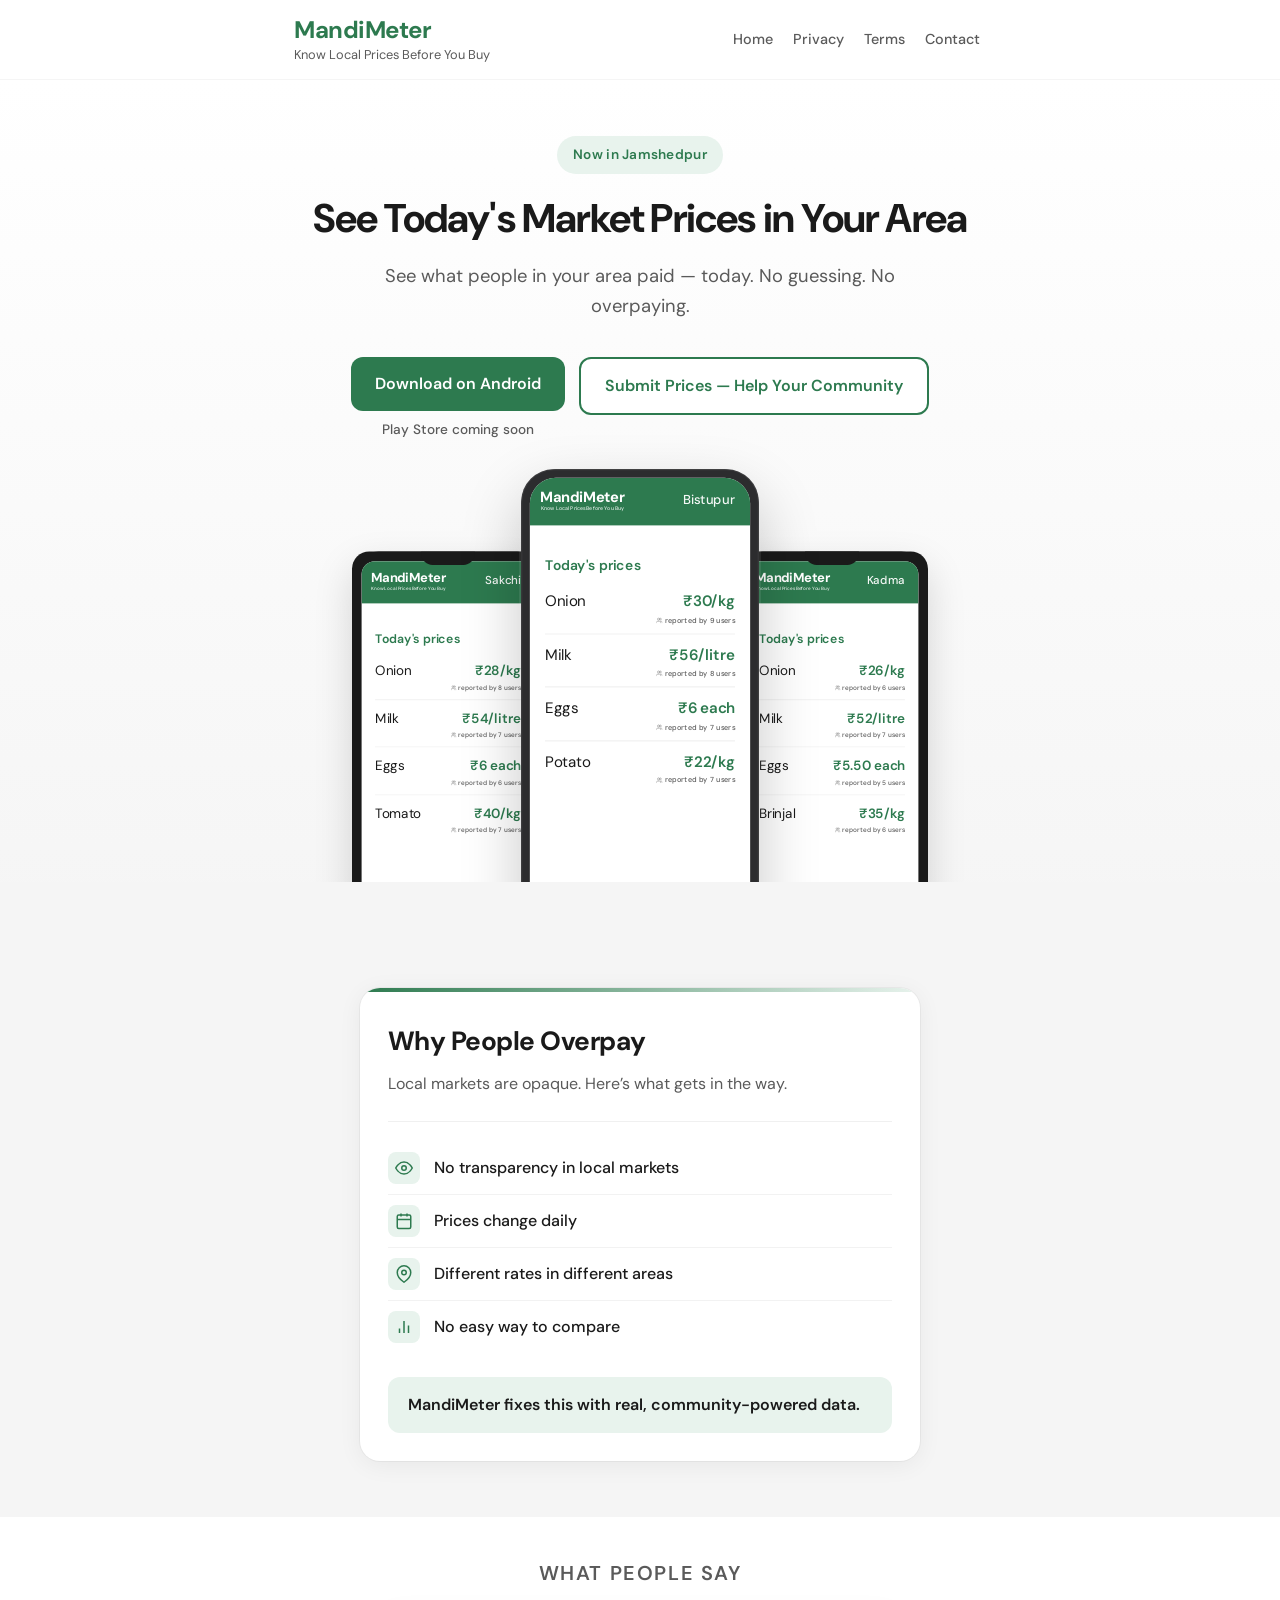
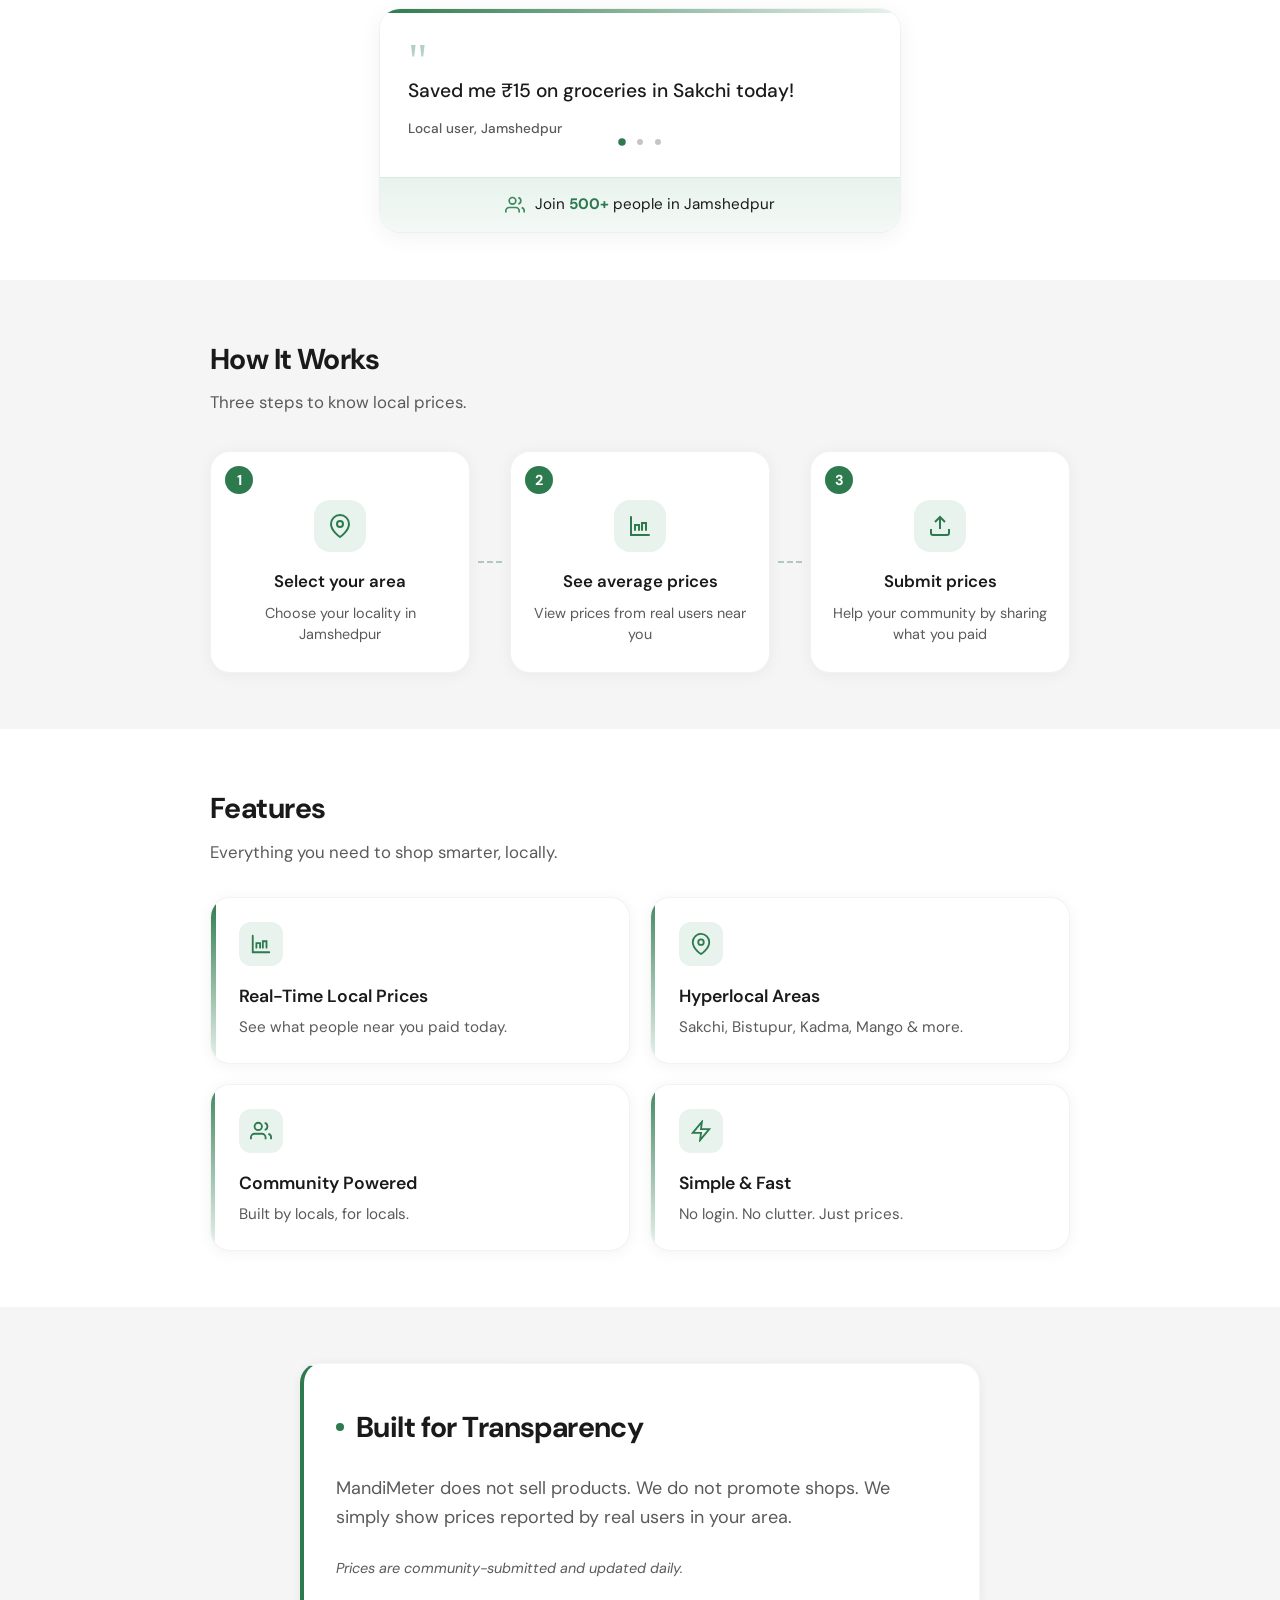
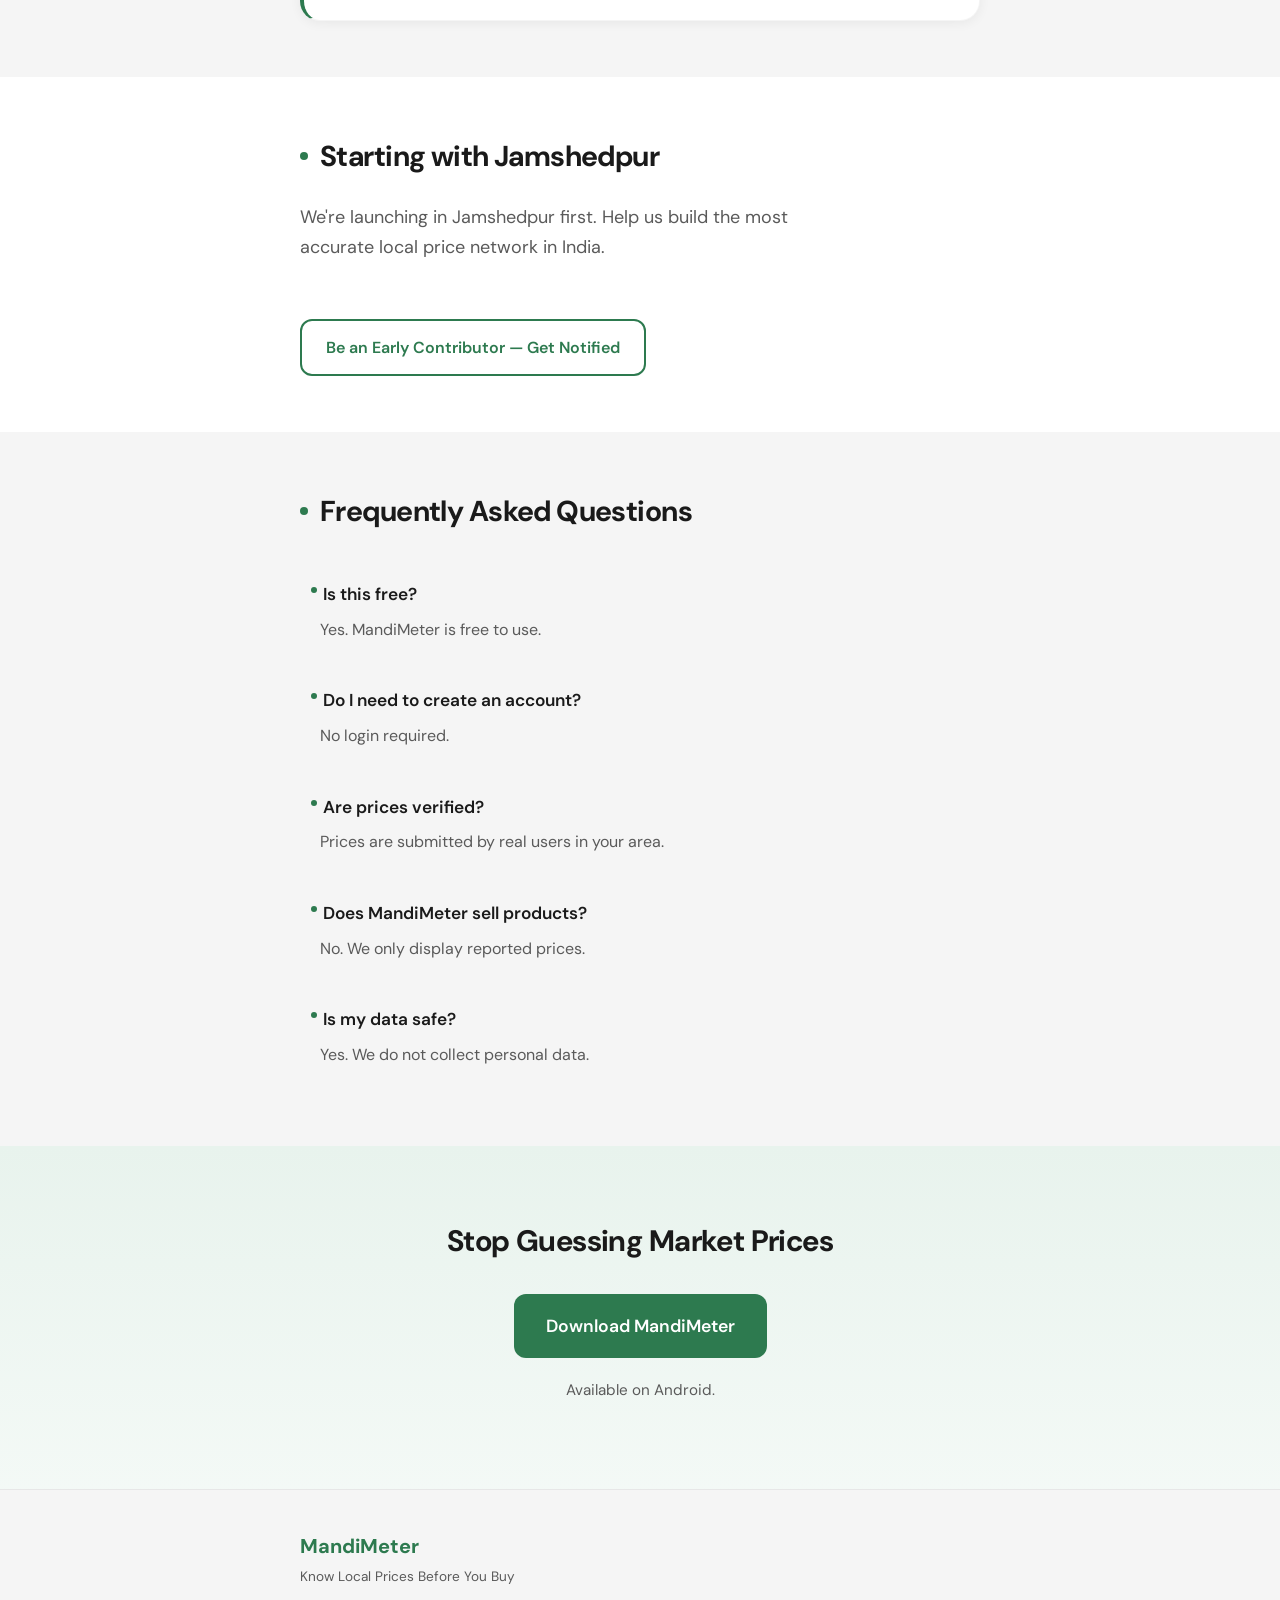
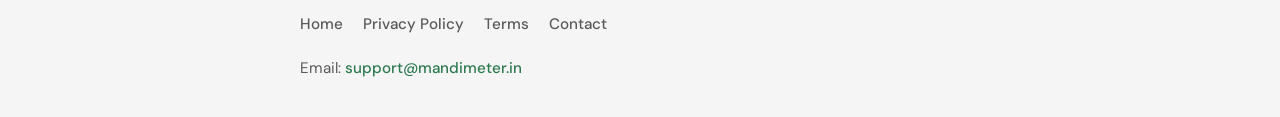
==== commit 690a090b: "feat: design imporvement" ====
--- a/index.html
+++ b/index.html
@@ -166,59 +166,102 @@
 
     <section class="problem" aria-labelledby="problem-heading">
       <div class="container">
-        <h2 id="problem-heading">Why People Overpay</h2>
-        <ul>
-          <li>No transparency in local markets</li>
-          <li>Prices change daily</li>
-          <li>Different rates in different areas</li>
-          <li>No easy way to compare</li>
-        </ul>
-        <p class="closing">MandiMeter fixes this with real, community-powered data.</p>
+        <div class="problem-card">
+          <h2 id="problem-heading">Why People Overpay</h2>
+          <p class="problem-intro">Local markets are opaque. Here’s what gets in the way.</p>
+          <ul class="problem-list">
+            <li>
+              <span class="problem-list-icon" aria-hidden="true"><svg width="18" height="18" viewBox="0 0 24 24" fill="none" stroke="currentColor" stroke-width="2"><path d="M1 12s4-8 11-8 11 8 11 8-4 8-11 8-11-8-11-8z"/><circle cx="12" cy="12" r="3"/></svg></span>
+              No transparency in local markets
+            </li>
+            <li>
+              <span class="problem-list-icon" aria-hidden="true"><svg width="18" height="18" viewBox="0 0 24 24" fill="none" stroke="currentColor" stroke-width="2"><rect x="3" y="4" width="18" height="18" rx="2" ry="2"/><line x1="16" y1="2" x2="16" y2="6"/><line x1="8" y1="2" x2="8" y2="6"/><line x1="3" y1="10" x2="21" y2="10"/></svg></span>
+              Prices change daily
+            </li>
+            <li>
+              <span class="problem-list-icon" aria-hidden="true"><svg width="18" height="18" viewBox="0 0 24 24" fill="none" stroke="currentColor" stroke-width="2"><path d="M21 10c0 7-9 13-9 13s-9-6-9-13a9 9 0 0 1 18 0z"/><circle cx="12" cy="10" r="3"/></svg></span>
+              Different rates in different areas
+            </li>
+            <li>
+              <span class="problem-list-icon" aria-hidden="true"><svg width="18" height="18" viewBox="0 0 24 24" fill="none" stroke="currentColor" stroke-width="2"><line x1="18" y1="20" x2="18" y2="10"/><line x1="12" y1="20" x2="12" y2="4"/><line x1="6" y1="20" x2="6" y2="14"/></svg></span>
+              No easy way to compare
+            </li>
+          </ul>
+          <p class="problem-closing">MandiMeter fixes this with real, community-powered data.</p>
+        </div>
       </div>
     </section>
 
     <section class="social-proof" aria-labelledby="social-proof-heading">
       <div class="container">
-        <h2 id="social-proof-heading" class="sr-only">What people say</h2>
-        <blockquote class="testimonial">
-          <p class="testimonial-text">"Saved me ₹15 on groceries in Sakchi today!"</p>
-          <footer class="testimonial-author">— Local user, Jamshedpur</footer>
-        </blockquote>
+        <h2 id="social-proof-heading" class="social-proof-heading">What people say</h2>
+        <div class="social-proof-card">
+          <div class="social-proof-quotes social-proof-rotator">
+            <div class="social-proof-rotator-inner">
+              <blockquote class="social-proof-item is-visible">
+                <span class="social-proof-quote-mark" aria-hidden="true">"</span>
+                <p class="social-proof-text">Saved me ₹15 on groceries in Sakchi today!</p>
+                <footer class="social-proof-author">Local user, Jamshedpur</footer>
+              </blockquote>
+              <blockquote class="social-proof-item">
+                <span class="social-proof-quote-mark" aria-hidden="true">"</span>
+                <p class="social-proof-text">Finally know what to pay for veggies in Bistupur.</p>
+                <footer class="social-proof-author">Local user, Jamshedpur</footer>
+              </blockquote>
+              <blockquote class="social-proof-item">
+                <span class="social-proof-quote-mark" aria-hidden="true">"</span>
+                <p class="social-proof-text">Shared prices from Kadma — helps the whole area.</p>
+                <footer class="social-proof-author">Local user, Jamshedpur</footer>
+              </blockquote>
+            </div>
+            <div class="social-proof-footer">
+              <div class="social-proof-indicators" aria-hidden="true">
+                <span class="social-proof-dot is-active" title="Testimonial 1"></span>
+                <span class="social-proof-dot" title="Testimonial 2"></span>
+                <span class="social-proof-dot" title="Testimonial 3"></span>
+              </div>
+            </div>
+          </div>
+          <div class="social-proof-join-wrap">
+            <svg class="social-proof-join-icon" width="20" height="20" viewBox="0 0 24 24" fill="none" stroke="currentColor" stroke-width="2"><path d="M17 21v-2a4 4 0 0 0-4-4H5a4 4 0 0 0-4 4v2"/><circle cx="9" cy="7" r="4"/><path d="M23 21v-2a4 4 0 0 0-3-3.87"/><path d="M16 3.13a4 4 0 0 1 0 7.75"/></svg>
+            <p class="social-proof-join">Join <strong>500+</strong> people in Jamshedpur</p>
+          </div>
+        </div>
       </div>
     </section>
 
     <section class="how-it-works" aria-labelledby="how-heading">
       <div class="container container--wide">
-        <h2 id="how-heading">How It Works</h2>
+        <div class="how-header">
+          <h2 id="how-heading">How It Works</h2>
+          <p class="how-intro">Three steps to know local prices.</p>
+        </div>
         <div class="steps">
           <div class="step">
-            <div class="step-icon" aria-hidden="true"><svg width="24" height="24" viewBox="0 0 24 24" fill="none"
-                stroke="currentColor" stroke-width="2">
-                <path d="M21 10c0 7-9 13-9 13s-9-6-9-13a9 9 0 0 1 18 0z" />
-                <circle cx="12" cy="10" r="3" />
-              </svg></div>
-            <h3>Select your area</h3>
-            <p>Choose your locality in Jamshedpur</p>
-          </div>
+            <span class="step-num" aria-hidden="true">1</span>
+            <div class="step-icon" aria-hidden="true"><svg width="24" height="24" viewBox="0 0 24 24" fill="none" stroke="currentColor" stroke-width="2"><path d="M21 10c0 7-9 13-9 13s-9-6-9-13a9 9 0 0 1 18 0z"/><circle cx="12" cy="10" r="3"/></svg></div>
+            <div class="step-body">
+              <h3>Select your area</h3>
+              <p>Choose your locality in Jamshedpur</p>
+            </div>
+          </div>
+          <div class="step-connector" aria-hidden="true"></div>
           <div class="step">
-            <div class="step-icon" aria-hidden="true"><svg width="24" height="24" viewBox="0 0 24 24" fill="none"
-                stroke="currentColor" stroke-width="2" stroke-linecap="round">
-                <path d="M3 3v18h18" />
-                <path d="M7 16v-5h4v5" />
-                <path d="M14 16V9h4v7" />
-              </svg></div>
-            <h3>See average prices</h3>
-            <p>View prices from real users near you</p>
-          </div>
+            <span class="step-num" aria-hidden="true">2</span>
+            <div class="step-icon" aria-hidden="true"><svg width="24" height="24" viewBox="0 0 24 24" fill="none" stroke="currentColor" stroke-width="2" stroke-linecap="round"><path d="M3 3v18h18"/><path d="M7 16v-5h4v5"/><path d="M14 16V9h4v7"/></svg></div>
+            <div class="step-body">
+              <h3>See average prices</h3>
+              <p>View prices from real users near you</p>
+            </div>
+          </div>
+          <div class="step-connector" aria-hidden="true"></div>
           <div class="step">
-            <div class="step-icon" aria-hidden="true"><svg width="24" height="24" viewBox="0 0 24 24" fill="none"
-                stroke="currentColor" stroke-width="2">
-                <path d="M21 15v4a2 2 0 0 1-2 2H5a2 2 0 0 1-2-2v-4" />
-                <polyline points="17 8 12 3 7 8" />
-                <line x1="12" y1="3" x2="12" y2="15" />
-              </svg></div>
-            <h3>Submit prices</h3>
-            <p>Help your community by sharing what you paid</p>
+            <span class="step-num" aria-hidden="true">3</span>
+            <div class="step-icon" aria-hidden="true"><svg width="24" height="24" viewBox="0 0 24 24" fill="none" stroke="currentColor" stroke-width="2"><path d="M21 15v4a2 2 0 0 1-2 2H5a2 2 0 0 1-2-2v-4"/><polyline points="17 8 12 3 7 8"/><line x1="12" y1="3" x2="12" y2="15"/></svg></div>
+            <div class="step-body">
+              <h3>Submit prices</h3>
+              <p>Help your community by sharing what you paid</p>
+            </div>
           </div>
         </div>
       </div>
@@ -226,46 +269,35 @@
 
     <section class="features-section" aria-labelledby="features-heading">
       <div class="container container--wide">
-        <h2 id="features-heading" class="section-title">Features</h2>
+        <div class="features-header">
+          <h2 id="features-heading">Features</h2>
+          <p class="features-intro">Everything you need to shop smarter, locally.</p>
+        </div>
         <div class="features-grid">
-          <div class="feature">
-            <div class="feature-icon" aria-hidden="true"><svg width="22" height="22" viewBox="0 0 24 24" fill="none"
-                stroke="currentColor" stroke-width="2" stroke-linecap="round">
-                <path d="M3 3v18h18" />
-                <path d="M7 16v-5h4v5" />
-                <path d="M14 16V9h4v7" />
-              </svg></div>
+          <article class="feature feature--highlight">
+            <div class="feature-accent"></div>
+            <div class="feature-icon" aria-hidden="true"><svg width="22" height="22" viewBox="0 0 24 24" fill="none" stroke="currentColor" stroke-width="2" stroke-linecap="round"><path d="M3 3v18h18"/><path d="M7 16v-5h4v5"/><path d="M14 16V9h4v7"/></svg></div>
             <h3>Real-Time Local Prices</h3>
             <p>See what people near you paid today.</p>
-          </div>
-          <div class="feature">
-            <div class="feature-icon" aria-hidden="true"><svg width="22" height="22" viewBox="0 0 24 24" fill="none"
-                stroke="currentColor" stroke-width="2">
-                <path d="M21 10c0 7-9 13-9 13s-9-6-9-13a9 9 0 0 1 18 0z" />
-                <circle cx="12" cy="10" r="3" />
-              </svg></div>
+          </article>
+          <article class="feature">
+            <div class="feature-accent"></div>
+            <div class="feature-icon" aria-hidden="true"><svg width="22" height="22" viewBox="0 0 24 24" fill="none" stroke="currentColor" stroke-width="2"><path d="M21 10c0 7-9 13-9 13s-9-6-9-13a9 9 0 0 1 18 0z"/><circle cx="12" cy="10" r="3"/></svg></div>
             <h3>Hyperlocal Areas</h3>
             <p>Sakchi, Bistupur, Kadma, Mango & more.</p>
-          </div>
-          <div class="feature">
-            <div class="feature-icon" aria-hidden="true"><svg width="22" height="22" viewBox="0 0 24 24" fill="none"
-                stroke="currentColor" stroke-width="2">
-                <path d="M17 21v-2a4 4 0 0 0-4-4H5a4 4 0 0 0-4 4v2" />
-                <circle cx="9" cy="7" r="4" />
-                <path d="M23 21v-2a4 4 0 0 0-3-3.87" />
-                <path d="M16 3.13a4 4 0 0 1 0 7.75" />
-              </svg></div>
+          </article>
+          <article class="feature">
+            <div class="feature-accent"></div>
+            <div class="feature-icon" aria-hidden="true"><svg width="22" height="22" viewBox="0 0 24 24" fill="none" stroke="currentColor" stroke-width="2"><path d="M17 21v-2a4 4 0 0 0-4-4H5a4 4 0 0 0-4 4v2"/><circle cx="9" cy="7" r="4"/><path d="M23 21v-2a4 4 0 0 0-3-3.87"/><path d="M16 3.13a4 4 0 0 1 0 7.75"/></svg></div>
             <h3>Community Powered</h3>
             <p>Built by locals, for locals.</p>
-          </div>
-          <div class="feature">
-            <div class="feature-icon" aria-hidden="true"><svg width="22" height="22" viewBox="0 0 24 24" fill="none"
-                stroke="currentColor" stroke-width="2">
-                <polygon points="13 2 3 14 12 14 11 22 21 10 12 10 13 2" />
-              </svg></div>
+          </article>
+          <article class="feature">
+            <div class="feature-accent"></div>
+            <div class="feature-icon" aria-hidden="true"><svg width="22" height="22" viewBox="0 0 24 24" fill="none" stroke="currentColor" stroke-width="2"><polygon points="13 2 3 14 12 14 11 22 21 10 12 10 13 2"/></svg></div>
             <h3>Simple & Fast</h3>
             <p>No login. No clutter. Just prices.</p>
-          </div>
+          </article>
         </div>
       </div>
     </section>
@@ -412,6 +444,24 @@
         });
       });
     })();
+
+    (function () {
+      var rotator = document.querySelector('.social-proof-rotator');
+      if (!rotator) return;
+      var items = rotator.querySelectorAll('.social-proof-item');
+      var dots = rotator.querySelectorAll('.social-proof-dot');
+      if (items.length <= 1) return;
+      var index = 0;
+      var intervalMs = 15 * 1000;
+      function showNext() {
+        items[index].classList.remove('is-visible');
+        if (dots[index]) dots[index].classList.remove('is-active');
+        index = (index + 1) % items.length;
+        items[index].classList.add('is-visible');
+        if (dots[index]) dots[index].classList.add('is-active');
+      }
+      setInterval(showNext, intervalMs);
+    })();
   </script>
 </body>
 
--- a/styles.css
+++ b/styles.css
@@ -773,35 +773,167 @@
   }
 }
 
-/* Social proof */
+/* Social proof – editorial card + rotating quotes */
 .social-proof {
-  padding: 48px 0;
-}
-
-.testimonial {
-  margin: 0;
-  padding: 32px 28px;
+  padding: 40px 0 48px;
+}
+
+.social-proof-heading {
+  font-size: clamp(1.1rem, 2.5vw, 1.25rem);
+  font-weight: 600;
+  color: var(--text-muted);
+  text-transform: uppercase;
+  letter-spacing: 0.08em;
+  margin: 0 0 20px;
+  text-align: center;
+}
+
+.social-proof-card {
+  max-width: 520px;
+  margin: 0 auto;
   background: var(--white);
   border-radius: var(--radius-lg);
-  box-shadow: var(--shadow);
-  border-left: 4px solid var(--green);
-  max-width: 480px;
-  margin: 0 auto;
-}
-
-.testimonial-text {
+  box-shadow: 0 4px 24px rgba(0, 0, 0, 0.06), 0 0 0 1px rgba(0, 0, 0, 0.04);
+  overflow: hidden;
+  position: relative;
+}
+
+.social-proof-card::before {
+  content: '';
+  position: absolute;
+  top: 0;
+  left: 0;
+  right: 0;
+  height: 4px;
+  background: linear-gradient(90deg, var(--green) 0%, var(--green-light) 100%);
+}
+
+.social-proof-quotes {
+  display: flex;
+  flex-direction: column;
+  min-width: 0;
+}
+
+.social-proof-rotator {
+  position: relative;
+  min-height: 100px;
+  padding: 28px 28px 12px;
+}
+
+.social-proof-rotator-inner {
+  position: relative;
+  min-height: 72px;
+}
+
+.social-proof-rotator .social-proof-item {
+  position: absolute;
+  top: 0;
+  left: 0;
+  right: 0;
+  margin: 0;
+  padding: 0;
+  opacity: 0;
+  visibility: hidden;
+  transform: translateY(14px);
+  transition: opacity 0.4s ease, visibility 0.4s ease, transform 0.4s ease;
+  background: none;
+  border: none;
+  border-radius: 0;
+  box-shadow: none;
+}
+
+.social-proof-rotator .social-proof-item.is-visible {
+  position: relative;
+  opacity: 1;
+  visibility: visible;
+  transform: translateY(0);
+}
+
+@media (prefers-reduced-motion: reduce) {
+  .social-proof-rotator .social-proof-item {
+    transition: opacity 0.2s ease, visibility 0.2s ease;
+    transform: none;
+  }
+}
+
+.social-proof-quote-mark {
+  display: block;
+  font-size: 3rem;
+  line-height: 1;
+  color: var(--green);
+  opacity: 0.35;
+  font-family: Georgia, serif;
+  margin-bottom: -8px;
+}
+
+.social-proof-text {
   font-size: 1.2rem;
   font-weight: 500;
   color: var(--text);
   line-height: 1.5;
   margin: 0 0 12px;
-  font-style: italic;
-}
-
-.testimonial-author {
+}
+
+.social-proof-author {
+  font-size: 0.85rem;
+  color: var(--text-muted);
+  margin: 0;
+  font-weight: 500;
+}
+
+.social-proof-footer {
+  padding: 0 28px 20px;
+}
+
+.social-proof-indicators {
+  display: flex;
+  align-items: center;
+  justify-content: center;
+  gap: 12px;
+  flex-wrap: wrap;
+}
+
+.social-proof-dot {
+  width: 6px;
+  height: 6px;
+  border-radius: 50%;
+  background: var(--text-muted);
+  opacity: 0.35;
+  transition: opacity 0.25s ease, background 0.25s ease, transform 0.25s ease;
+}
+
+.social-proof-dot.is-active {
+  background: var(--green);
+  opacity: 1;
+  transform: scale(1.25);
+}
+
+.social-proof-join-wrap {
+  display: flex;
+  align-items: center;
+  justify-content: center;
+  gap: 10px;
+  padding: 16px 24px;
+  background: linear-gradient(180deg, var(--green-light) 0%, rgba(232, 243, 237, 0.5) 100%);
+  border-top: 1px solid rgba(45, 122, 79, 0.12);
+}
+
+.social-proof-join-icon {
+  flex-shrink: 0;
+  color: var(--green);
+  opacity: 0.9;
+}
+
+.social-proof-join {
+  margin: 0;
   font-size: 0.95rem;
-  color: var(--text-muted);
-  margin: 0;
+  color: var(--text);
+  line-height: 1.4;
+}
+
+.social-proof-join strong {
+  color: var(--green);
+  font-weight: 700;
 }
 
 /* Sections */
@@ -814,8 +946,6 @@
 }
 
 .section-title,
-.problem h2,
-.how-it-works h2,
 .trust h2,
 .launch h2,
 .faq h2 {
@@ -829,9 +959,6 @@
   gap: 12px;
 }
 
-.problem h2::before,
-.how-it-works h2::before,
-.features-section h2::before,
 .trust h2::before,
 .launch h2::before,
 .faq h2::before {
@@ -850,7 +977,7 @@
   line-height: 1.65;
 }
 
-/* Overlap: sits on top so mockup tucks beneath */
+/* Why People Overpay – single card with list */
 .problem {
   position: relative;
   z-index: 1;
@@ -858,69 +985,169 @@
   padding-top: 106px;
 }
 
-.problem ul {
+.problem-card {
+  max-width: 560px;
+  margin: 0 auto;
+  padding: 32px 28px 28px;
+  background: var(--white);
+  border-radius: var(--radius-lg);
+  box-shadow: 0 4px 24px rgba(0, 0, 0, 0.06), 0 0 0 1px rgba(0, 0, 0, 0.04);
+  position: relative;
+  overflow: hidden;
+}
+
+.problem-card::before {
+  content: '';
+  position: absolute;
+  top: 0;
+  left: 0;
+  right: 0;
+  height: 4px;
+  background: linear-gradient(90deg, var(--green) 0%, var(--green-light) 100%);
+}
+
+.problem-card h2 {
+  font-size: clamp(1.35rem, 3.5vw, 1.65rem);
+  font-weight: 700;
+  margin: 0 0 10px;
+  color: var(--text);
+  letter-spacing: -0.02em;
+}
+
+.problem-intro {
+  font-size: 1rem;
+  color: var(--text-muted);
+  margin: 0 0 24px;
+  line-height: 1.55;
+}
+
+.problem-list {
   list-style: none;
   padding: 0;
   margin: 0 0 24px;
-}
-
-.problem li {
-  display: flex;
-  align-items: flex-start;
-  gap: 12px;
-  padding: 12px 0;
+  border-top: 1px solid rgba(0, 0, 0, 0.06);
+  padding-top: 20px;
+}
+
+.problem-list li {
+  display: flex;
+  align-items: center;
+  gap: 14px;
+  padding: 10px 0;
+  font-size: 1rem;
+  font-weight: 500;
+  color: var(--text);
+  line-height: 1.4;
+}
+
+.problem-list li + li {
+  border-top: 1px solid rgba(0, 0, 0, 0.05);
+}
+
+.problem-list-icon {
+  flex-shrink: 0;
+  width: 32px;
+  height: 32px;
+  background: var(--green-light);
+  border-radius: 8px;
+  display: flex;
+  align-items: center;
+  justify-content: center;
+  color: var(--green);
+}
+
+.problem-list-icon svg {
+  display: block;
+}
+
+.problem-closing {
+  margin: 0;
+  padding: 16px 20px;
+  background: var(--green-light);
+  border-radius: var(--radius);
+  font-size: 1rem;
+  font-weight: 600;
+  color: var(--text);
+  line-height: 1.5;
+}
+
+/* How It Works – redesign with numbered steps + connector */
+.how-it-works h2 {
+  font-size: clamp(1.45rem, 4vw, 1.8rem);
+  font-weight: 700;
+  margin: 0 0 8px;
+  color: var(--text);
+  letter-spacing: -0.02em;
+}
+
+.how-header {
+  margin-bottom: 36px;
+}
+
+.how-intro {
   font-size: 1.05rem;
-}
-
-.problem li::before {
-  content: '';
-  flex-shrink: 0;
-  width: 8px;
-  height: 8px;
-  background: var(--green);
-  border-radius: 50%;
-  margin-top: 10px;
-}
-
-.problem .closing {
-  font-weight: 500;
-  color: var(--text);
-}
-
-/* How it works */
+  color: var(--text-muted);
+  margin: 0;
+  line-height: 1.5;
+}
+
 .steps {
   display: grid;
   grid-template-columns: 1fr;
-  gap: 32px;
-  margin-top: 32px;
-}
-
-@media (min-width: 600px) {
+  gap: 20px 0;
+  margin-top: 0;
+}
+
+@media (min-width: 640px) {
   .steps {
-    grid-template-columns: repeat(3, 1fr);
+    grid-template-columns: 1fr auto 1fr auto 1fr;
+    align-items: stretch;
+    gap: 0 8px;
   }
 }
 
 .step {
+  display: flex;
+  flex-direction: column;
+  align-items: center;
   text-align: center;
   padding: 28px 20px;
   background: var(--white);
-  border-radius: var(--radius);
-  box-shadow: var(--shadow);
-  border: 1px solid rgba(0, 0, 0, 0.04);
-  transition: box-shadow 0.2s, transform 0.2s;
+  border-radius: var(--radius-lg);
+  box-shadow: 0 2px 16px rgba(0, 0, 0, 0.05);
+  border: 1px solid rgba(0, 0, 0, 0.05);
+  transition: box-shadow 0.25s ease, transform 0.2s ease;
+  position: relative;
 }
 
 .step:hover {
-  box-shadow: var(--shadow-md);
+  box-shadow: 0 8px 28px rgba(0, 0, 0, 0.08);
+  transform: translateY(-2px);
+}
+
+.step-num {
+  position: absolute;
+  top: 14px;
+  left: 14px;
+  width: 28px;
+  height: 28px;
+  border-radius: 50%;
+  background: var(--green);
+  color: var(--white);
+  font-size: 0.9rem;
+  font-weight: 700;
+  display: flex;
+  align-items: center;
+  justify-content: center;
+  line-height: 1;
 }
 
 .step-icon {
-  width: 48px;
-  height: 48px;
-  margin: 0 auto 16px;
+  width: 52px;
+  height: 52px;
+  margin: 20px 0 16px;
   background: var(--green-light);
-  border-radius: 50%;
+  border-radius: 16px;
   display: flex;
   align-items: center;
   justify-content: center;
@@ -931,24 +1158,62 @@
   flex-shrink: 0;
 }
 
+.step-body {
+  flex: 1;
+}
+
 .step h3 {
-  font-size: 1rem;
+  font-size: 1.05rem;
   font-weight: 600;
   margin: 0 0 8px;
+  color: var(--text);
 }
 
 .step p {
-  font-size: 0.95rem;
-  color: var(--text-muted);
-  margin: 0;
-}
-
-/* Features */
+  font-size: 0.9rem;
+  color: var(--text-muted);
+  margin: 0;
+  line-height: 1.45;
+}
+
+.step-connector {
+  display: none;
+  width: 24px;
+  align-self: center;
+  border-top: 2px dashed rgba(45, 122, 79, 0.35);
+}
+
+@media (min-width: 640px) {
+  .step-connector {
+    display: block;
+  }
+}
+
+/* Features – redesign with accent bar */
+.features-section h2 {
+  font-size: clamp(1.45rem, 4vw, 1.8rem);
+  font-weight: 700;
+  margin: 0 0 8px;
+  color: var(--text);
+  letter-spacing: -0.02em;
+}
+
+.features-header {
+  margin-bottom: 32px;
+}
+
+.features-intro {
+  font-size: 1.05rem;
+  color: var(--text-muted);
+  margin: 0;
+  line-height: 1.5;
+}
+
 .features-grid {
   display: grid;
   grid-template-columns: 1fr;
   gap: 20px;
-  margin-top: 32px;
+  margin-top: 0;
 }
 
 @media (min-width: 500px) {
@@ -958,24 +1223,41 @@
 }
 
 .feature {
+  position: relative;
   background: var(--white);
-  padding: 28px 24px;
-  border-radius: var(--radius);
-  box-shadow: var(--shadow);
-  border: 1px solid rgba(0, 0, 0, 0.04);
-  transition: box-shadow 0.2s, border-color 0.2s;
+  padding: 24px 24px 24px 28px;
+  border-radius: var(--radius-lg);
+  box-shadow: 0 2px 16px rgba(0, 0, 0, 0.05);
+  border: 1px solid rgba(0, 0, 0, 0.05);
+  transition: box-shadow 0.25s ease, border-color 0.2s ease;
+  overflow: hidden;
 }
 
 .feature:hover {
-  box-shadow: var(--shadow-md);
-  border-color: rgba(45, 122, 79, 0.15);
+  box-shadow: 0 8px 28px rgba(0, 0, 0, 0.08);
+  border-color: rgba(45, 122, 79, 0.12);
+}
+
+.feature-accent {
+  position: absolute;
+  top: 0;
+  left: 0;
+  width: 4px;
+  height: 100%;
+  background: linear-gradient(180deg, var(--green) 0%, var(--green-light) 100%);
+  opacity: 0.9;
+}
+
+.feature--highlight .feature-accent {
+  width: 5px;
+  opacity: 1;
 }
 
 .feature-icon {
-  width: 40px;
-  height: 40px;
+  width: 44px;
+  height: 44px;
   background: var(--green-light);
-  border-radius: var(--radius);
+  border-radius: 12px;
   display: flex;
   align-items: center;
   justify-content: center;
@@ -986,13 +1268,15 @@
 .feature h3 {
   font-size: 1.1rem;
   font-weight: 600;
-  margin: 0 0 8px;
+  margin: 0 0 6px;
+  color: var(--text);
 }
 
 .feature p {
   font-size: 0.95rem;
   color: var(--text-muted);
   margin: 0;
+  line-height: 1.5;
 }
 
 /* Trust */
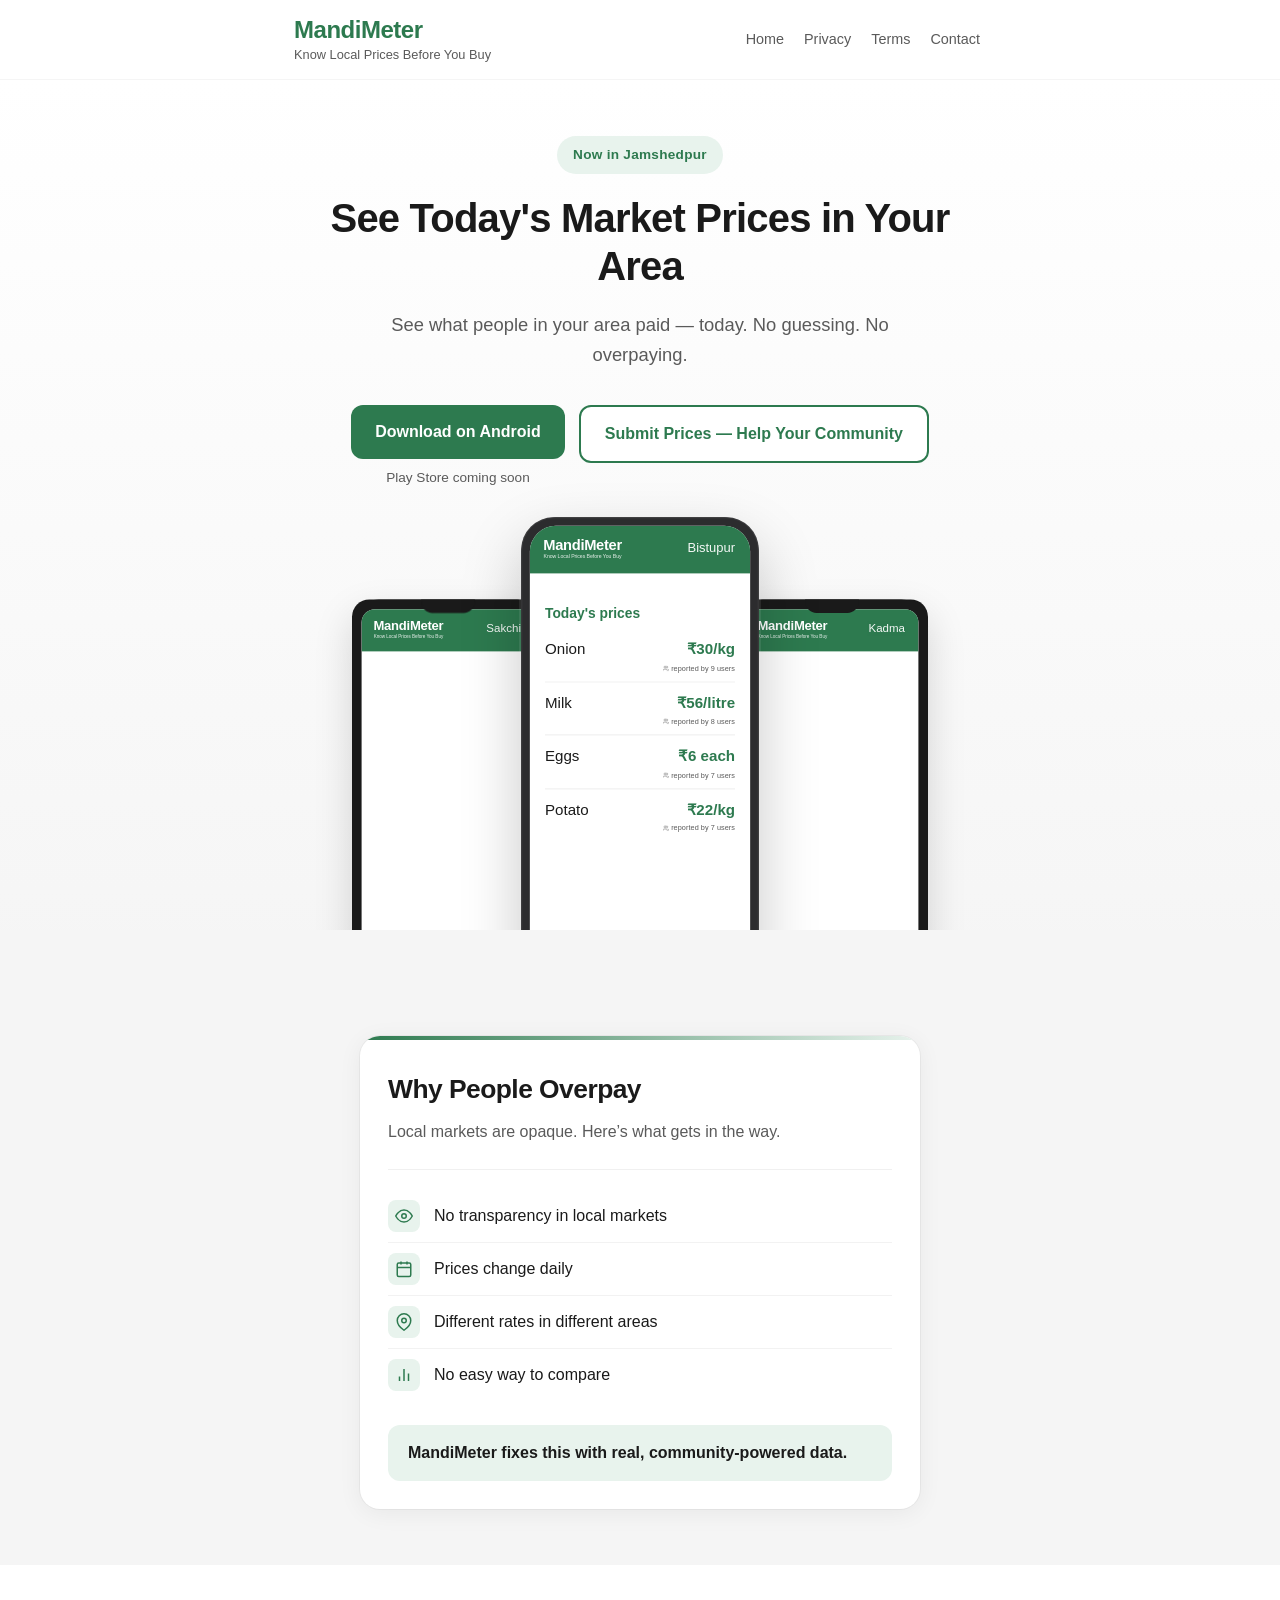
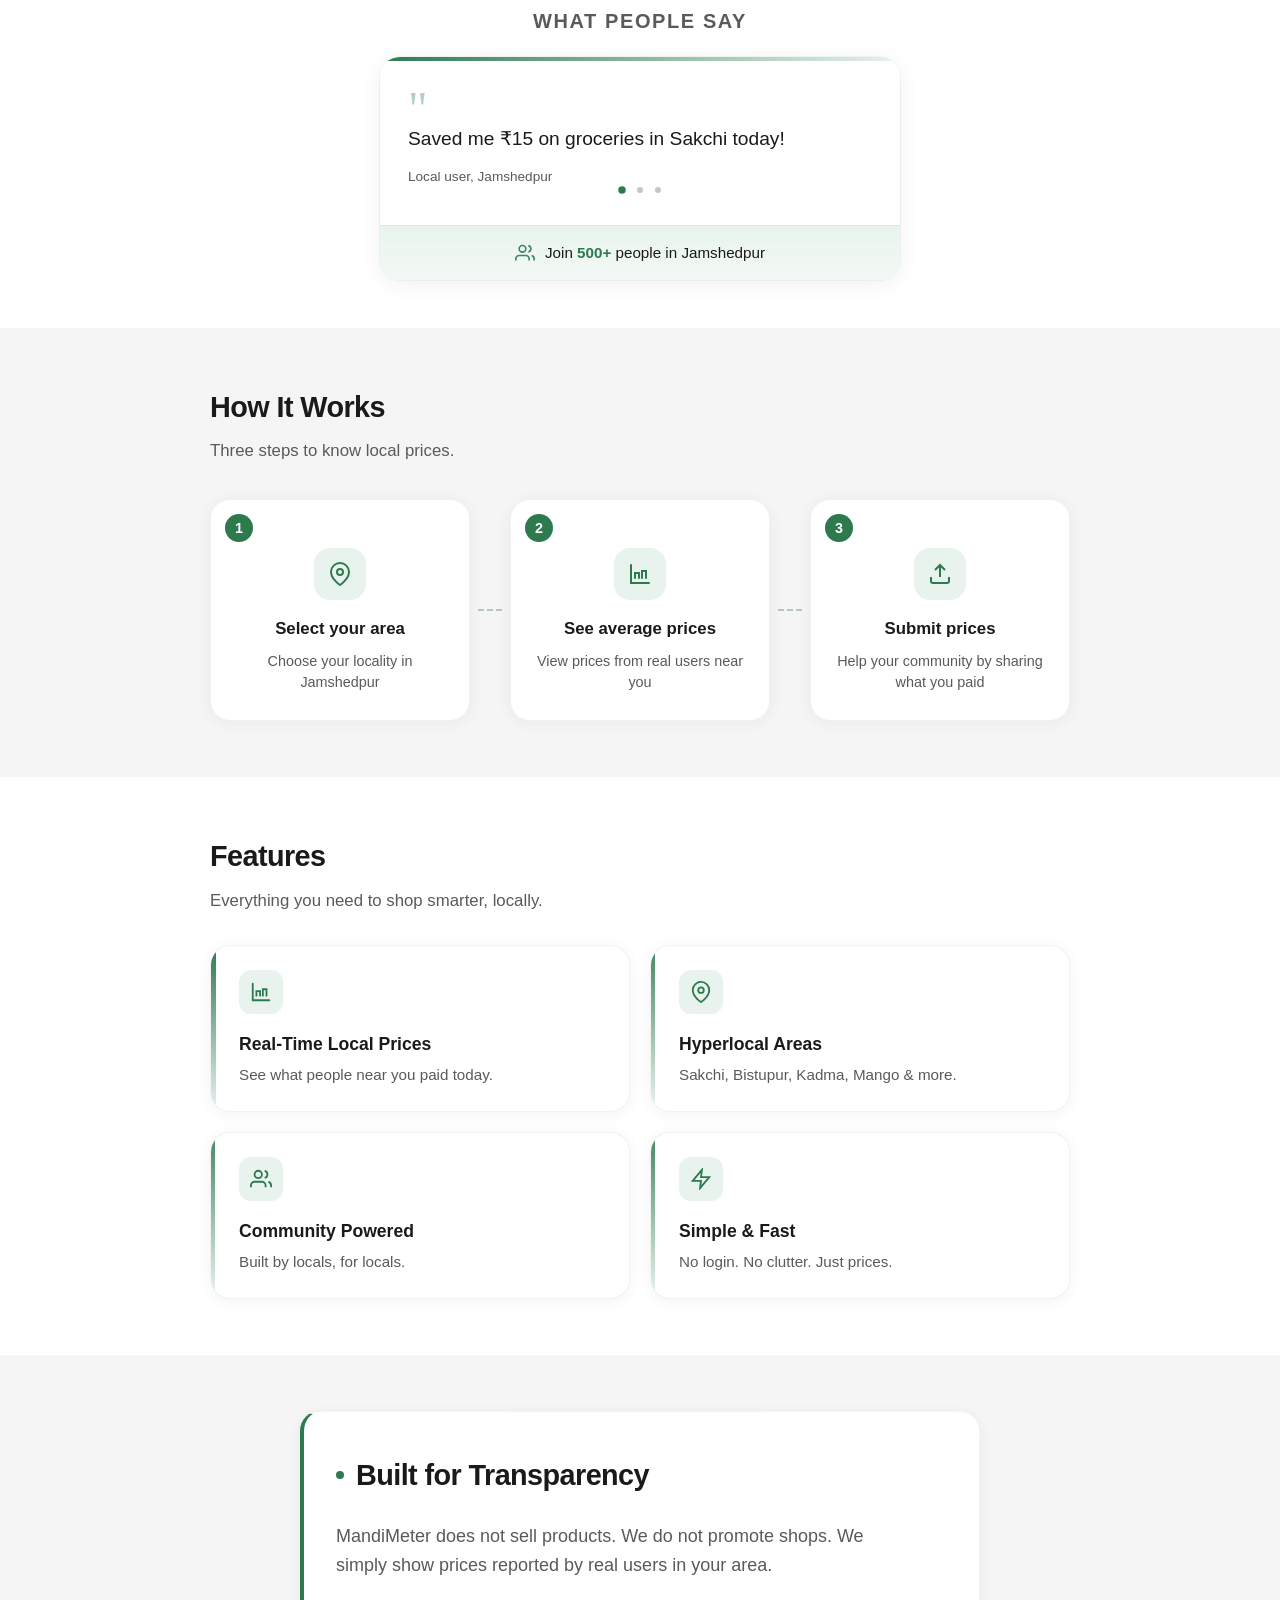
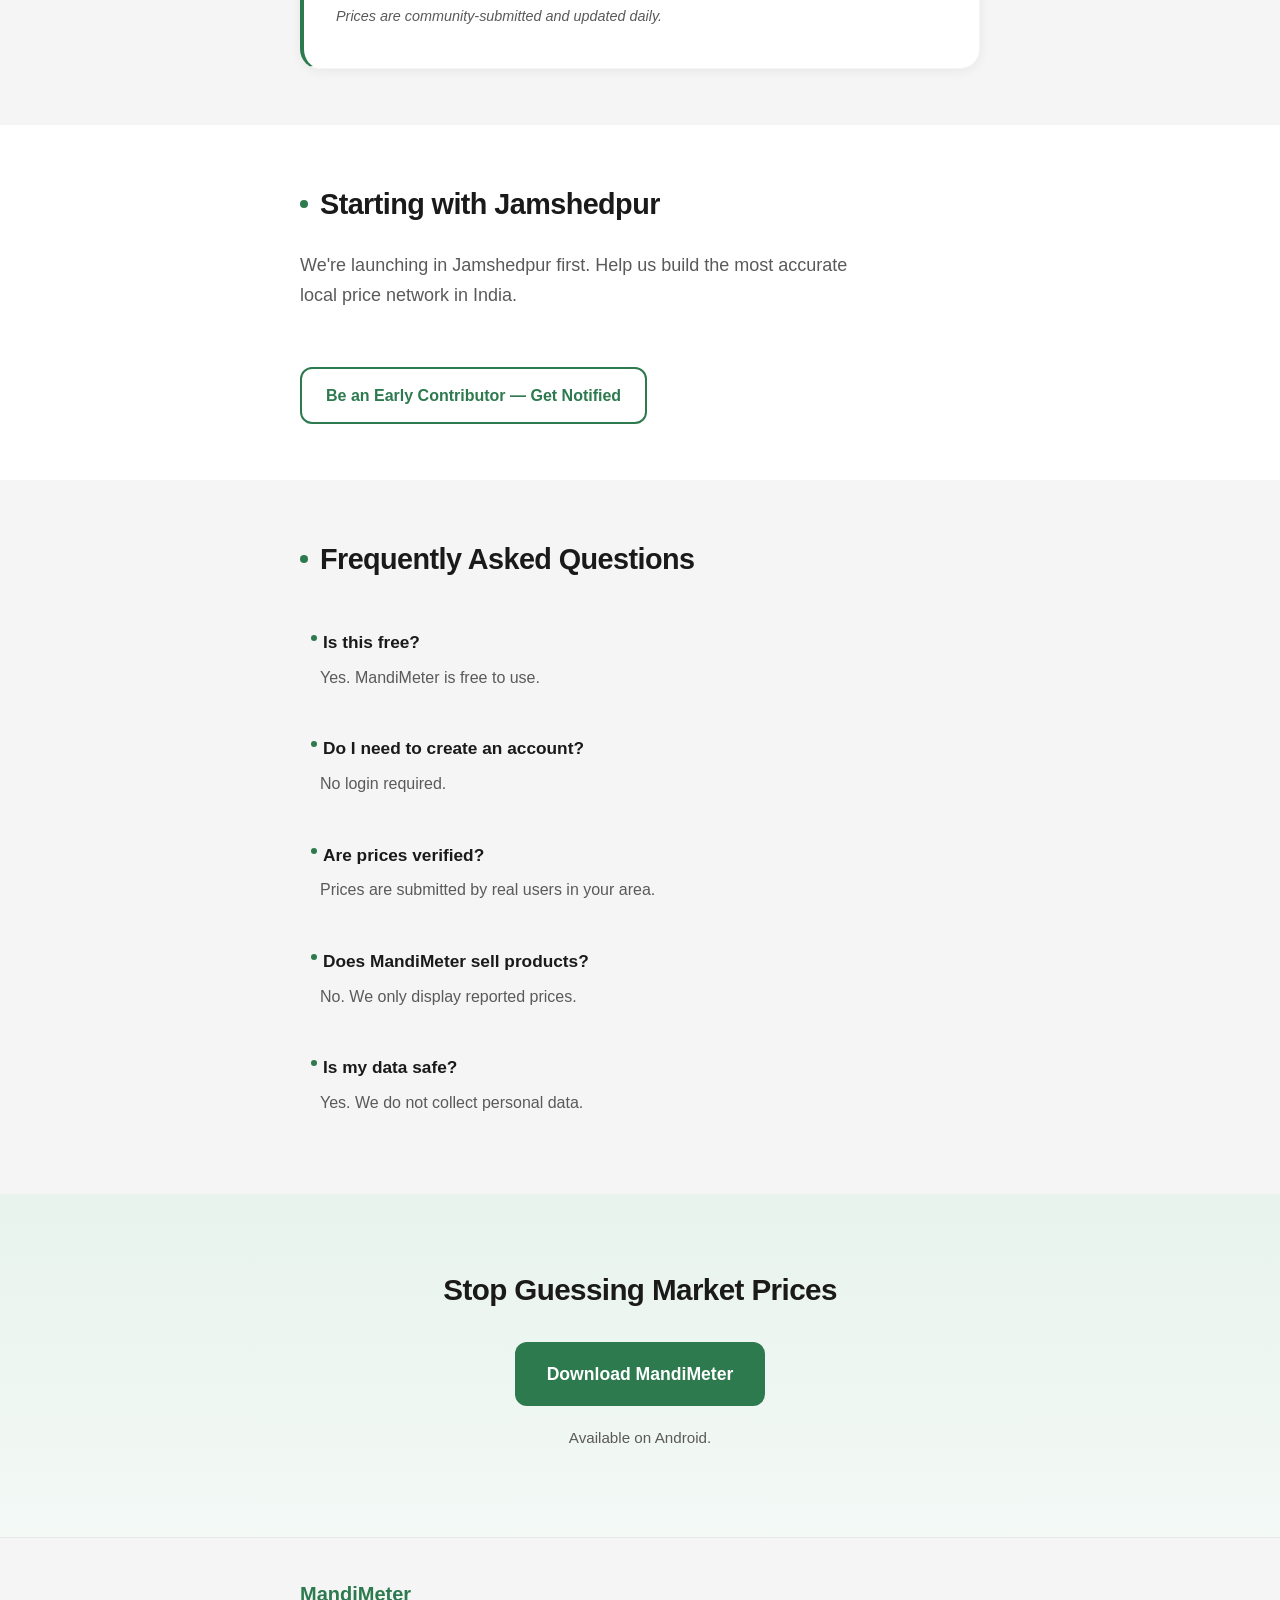
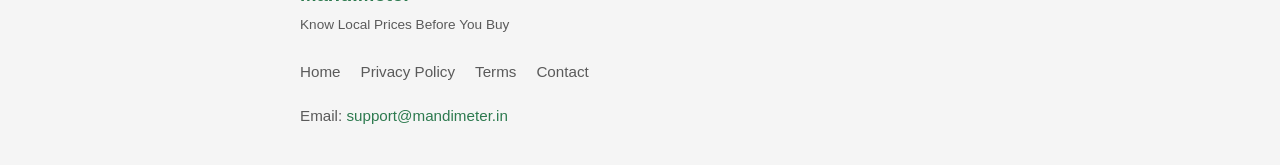
==== commit 03675ca6: "feat: csp added" ====
--- a/index.html
+++ b/index.html
@@ -8,29 +8,71 @@
   <meta name="description"
     content="Check today's vegetable, milk, egg and service prices in your area with MandiMeter. Community-powered local price tracking app.">
   <meta name="keywords"
-    content="local mandi prices, Jamshedpur vegetable rates, market price today, hyperlocal price app, mandi rate app India">
+    content="local mandi prices, Jamshedpur vegetable rates, market price today, hyperlocal price app, mandi rate app India, vegetable price Jamshedpur, mandi rates today">
+  <link rel="canonical" href="https://mandimeter.com/">
   <!-- Open Graph / WhatsApp & Facebook -->
   <meta property="og:type" content="website">
   <meta property="og:url" content="https://mandimeter.com/">
+  <meta property="og:site_name" content="MandiMeter">
   <meta property="og:title" content="MandiMeter – Local Market Price Tracker in Jamshedpur">
   <meta property="og:description"
     content="Check today's real local prices for vegetables, milk, eggs &amp; more. Community-powered price tracker for Jamshedpur.">
-  <meta property="og:image" content="https://mandimeter.com/og-image.png">
+  <meta property="og:image" content="https://mandimeter.com/assets/og-image.png">
   <meta property="og:image:width" content="1200">
   <meta property="og:image:height" content="630">
+  <meta property="og:image:alt" content="MandiMeter – Local market price tracker for Jamshedpur. Know today's vegetable and essential prices in your area.">
   <meta property="og:locale" content="en_IN">
   <!-- Twitter Card -->
   <meta name="twitter:card" content="summary_large_image">
   <meta name="twitter:title" content="MandiMeter – Local Market Price Tracker in Jamshedpur">
   <meta name="twitter:description"
     content="Check today's real local prices for vegetables, milk, eggs &amp; more. Community-powered price tracker.">
-  <meta name="twitter:image" content="https://mandimeter.com/og-image.png">
+  <meta name="twitter:image" content="https://mandimeter.com/assets/og-image.png">
+  <meta name="theme-color" content="#2d7a4f">
+  <!-- Content Security Policy: restrict sources to reduce XSS/data injection risk -->
+  <meta http-equiv="Content-Security-Policy" content="default-src 'self'; script-src 'self' 'sha256-1jAmyYXcRq6zFldLe/GCgIDJBiOONdXjTLgEFMDnDSM='; style-src 'self' https://fonts.googleapis.com; font-src 'self' https://fonts.gstatic.com; img-src 'self' data:; connect-src 'self'; base-uri 'self'; form-action 'self'; frame-ancestors 'self';">
+  <!-- Structured data -->
+  <script type="application/ld+json">
+  {
+    "@context": "https://schema.org",
+    "@graph": [
+      {
+        "@type": "Organization",
+        "@id": "https://mandimeter.com/#organization",
+        "name": "MandiMeter",
+        "url": "https://mandimeter.com",
+        "description": "Community-powered local market price tracker for Jamshedpur. Know today's vegetable, milk and essential prices in your area.",
+        "email": "support@mandimeter.in",
+        "areaServed": { "@type": "City", "name": "Jamshedpur", "containedInPlace": { "@type": "State", "name": "Jharkhand" } }
+      },
+      {
+        "@type": "WebSite",
+        "name": "MandiMeter",
+        "url": "https://mandimeter.com",
+        "description": "Local market price tracker for Jamshedpur. See today's prices reported by your community.",
+        "publisher": { "@id": "https://mandimeter.com/#organization" },
+        "inLanguage": "en-IN"
+      },
+      {
+        "@type": "FAQPage",
+        "mainEntity": [
+          { "@type": "Question", "name": "Is this free?", "acceptedAnswer": { "@type": "Answer", "text": "Yes. MandiMeter is free to use." } },
+          { "@type": "Question", "name": "Do I need to create an account?", "acceptedAnswer": { "@type": "Answer", "text": "No login required." } },
+          { "@type": "Question", "name": "Are prices verified?", "acceptedAnswer": { "@type": "Answer", "text": "Prices are submitted by real users in your area." } },
+          { "@type": "Question", "name": "Does MandiMeter sell products?", "acceptedAnswer": { "@type": "Answer", "text": "No. We only display reported prices." } },
+          { "@type": "Question", "name": "Is my data safe?", "acceptedAnswer": { "@type": "Answer", "text": "Yes. We do not collect personal data." } }
+        ]
+      }
+    ]
+  }
+  </script>
   <link rel="preconnect" href="https://fonts.googleapis.com">
   <link rel="preconnect" href="https://fonts.gstatic.com" crossorigin>
-  <link
-    href="https://fonts.googleapis.com/css2?family=DM+Sans:ital,opsz,wght@0,9..40,400;0,9..40,500;0,9..40,600;0,9..40,700;1,9..40,400&display=swap"
-    rel="stylesheet">
-  <link rel="stylesheet" href="styles.css">
+  <link rel="preload" href="css/styles.css" as="style">
+  <!-- Fonts: load async to avoid render-blocking (saves ~2s LCP) -->
+  <link rel="preload" href="https://fonts.googleapis.com/css2?family=DM+Sans:ital,opsz,wght@0,9..40,400;0,9..40,500;0,9..40,600;0,9..40,700;1,9..40,400&display=swap" as="style" onload="this.onload=null;this.rel='stylesheet'">
+  <noscript><link rel="stylesheet" href="https://fonts.googleapis.com/css2?family=DM+Sans:ital,opsz,wght@0,9..40,400;0,9..40,500;0,9..40,600;0,9..40,700;1,9..40,400&display=swap"></noscript>
+  <link rel="stylesheet" href="css/styles.css">
 </head>
 
 <body>
@@ -392,77 +434,7 @@
     </div>
   </div>
 
-  <script>
-    (function () {
-      var overlay = document.getElementById('coming-soon');
-      var triggers = document.querySelectorAll('.js-download');
-      var closers = document.querySelectorAll('.js-coming-soon-close');
-
-      function openOverlay() {
-        overlay.classList.add('is-open');
-        overlay.setAttribute('aria-hidden', 'false');
-        document.body.style.overflow = 'hidden';
-      }
-      function closeOverlay() {
-        overlay.classList.remove('is-open');
-        overlay.setAttribute('aria-hidden', 'true');
-        document.body.style.overflow = '';
-      }
-
-      triggers.forEach(function (btn) {
-        btn.addEventListener('click', function (e) {
-          e.preventDefault();
-          openOverlay();
-        });
-      });
-      closers.forEach(function (el) {
-        el.addEventListener('click', closeOverlay);
-      });
-      overlay.addEventListener('click', function (e) {
-        if (e.target === overlay) closeOverlay();
-      });
-      document.addEventListener('keydown', function (e) {
-        if (e.key === 'Escape' && overlay.classList.contains('is-open')) closeOverlay();
-      });
-    })();
-
-    (function () {
-      var btn = document.querySelector('.js-menu-toggle');
-      var nav = document.getElementById('header-nav');
-      var header = document.querySelector('.site-header');
-      if (!btn || !nav) return;
-      btn.addEventListener('click', function () {
-        var open = header.classList.toggle('menu-open');
-        btn.setAttribute('aria-expanded', open);
-        btn.setAttribute('aria-label', open ? 'Close menu' : 'Open menu');
-      });
-      nav.querySelectorAll('a').forEach(function (link) {
-        link.addEventListener('click', function () {
-          header.classList.remove('menu-open');
-          btn.setAttribute('aria-expanded', 'false');
-          btn.setAttribute('aria-label', 'Open menu');
-        });
-      });
-    })();
-
-    (function () {
-      var rotator = document.querySelector('.social-proof-rotator');
-      if (!rotator) return;
-      var items = rotator.querySelectorAll('.social-proof-item');
-      var dots = rotator.querySelectorAll('.social-proof-dot');
-      if (items.length <= 1) return;
-      var index = 0;
-      var intervalMs = 15 * 1000;
-      function showNext() {
-        items[index].classList.remove('is-visible');
-        if (dots[index]) dots[index].classList.remove('is-active');
-        index = (index + 1) % items.length;
-        items[index].classList.add('is-visible');
-        if (dots[index]) dots[index].classList.add('is-active');
-      }
-      setInterval(showNext, intervalMs);
-    })();
-  </script>
+  <script src="js/main.js" defer></script>
 </body>
 
 </html>
--- a/css/styles.css
+++ b/css/styles.css
@@ -0,0 +1,1812 @@
+:root {
+  --green: #2d7a4f;
+  --green-light: #e8f3ed;
+  --green-hover: #246b43;
+  --text: #1a1a1a;
+  --text-muted: #5a5a5a;
+  --white: #ffffff;
+  --gray-100: #f5f5f5;
+  --radius: 12px;
+  --radius-lg: 20px;
+  --shadow: 0 2px 12px rgba(0, 0, 0, 0.06);
+  --shadow-md: 0 4px 24px rgba(0, 0, 0, 0.08);
+}
+
+*,
+*::before,
+*::after {
+  box-sizing: border-box;
+}
+
+html {
+  scroll-behavior: smooth;
+}
+
+body {
+  margin: 0;
+  font-family: 'DM Sans', -apple-system, BlinkMacSystemFont, 'Segoe UI', Roboto, sans-serif;
+  font-size: 18px;
+  line-height: 1.6;
+  color: var(--text);
+  background: var(--white);
+}
+
+.sr-only {
+  position: absolute;
+  width: 1px;
+  height: 1px;
+  padding: 0;
+  margin: -1px;
+  overflow: hidden;
+  clip: rect(0, 0, 0, 0);
+  white-space: nowrap;
+  border: 0;
+}
+
+.container {
+  width: 100%;
+  max-width: 720px;
+  margin: 0 auto;
+  padding: 0 20px;
+}
+
+.container--wide {
+  max-width: 900px;
+}
+
+.container--narrow {
+  max-width: 640px;
+}
+
+/* Header / App bar */
+.site-header {
+  padding: 16px 0;
+  border-bottom: 1px solid var(--gray-100);
+  background: var(--white);
+}
+
+.header-inner {
+  display: flex;
+  flex-wrap: wrap;
+  align-items: center;
+  justify-content: space-between;
+  gap: 12px 24px;
+}
+
+.header-brand {
+  display: flex;
+  flex-direction: column;
+  gap: 2px;
+  text-decoration: none;
+  color: inherit;
+  margin-left: -6px;
+}
+
+.header-brand:hover .logo {
+  color: var(--green-hover);
+}
+
+.logo {
+  display: inline-block;
+  font-size: 1.5rem;
+  font-weight: 700;
+  color: var(--green);
+  letter-spacing: -0.02em;
+  line-height: 1.2;
+  text-decoration: none;
+  animation: logo-appear 0.55s ease-out both;
+}
+
+@keyframes logo-appear {
+  from {
+    opacity: 0;
+    transform: translateY(-4px);
+  }
+
+  to {
+    opacity: 1;
+    transform: translateY(0);
+  }
+}
+
+@media (prefers-reduced-motion: reduce) {
+  .logo {
+    animation: none;
+  }
+}
+
+.tagline {
+  font-size: 0.8rem;
+  color: var(--text-muted);
+  line-height: 1.3;
+  font-weight: 400;
+}
+
+.header-nav {
+  display: flex;
+  align-items: center;
+  gap: 20px;
+}
+
+.header-nav a {
+  font-size: 0.9rem;
+  color: var(--text-muted);
+  text-decoration: none;
+  font-weight: 500;
+}
+
+.header-nav a:hover {
+  color: var(--green);
+}
+
+/* Hamburger menu */
+.header-menu-btn {
+  display: none;
+  flex-direction: column;
+  justify-content: center;
+  align-items: center;
+  width: 44px;
+  height: 44px;
+  padding: 0;
+  border: none;
+  background: transparent;
+  cursor: pointer;
+  color: var(--text);
+  border-radius: 8px;
+  transition: background 0.2s ease, color 0.2s ease;
+}
+
+.header-menu-btn:hover {
+  background: var(--gray-100);
+  color: var(--green);
+}
+
+.header-menu-icon,
+.header-menu-icon::before,
+.header-menu-icon::after {
+  display: block;
+  width: 22px;
+  height: 2px;
+  background: currentColor;
+  border-radius: 1px;
+  transition: transform 0.25s ease, opacity 0.2s ease;
+}
+
+.header-menu-icon {
+  position: relative;
+}
+
+.header-menu-icon::before,
+.header-menu-icon::after {
+  content: '';
+  position: absolute;
+  left: 0;
+  top: 0;
+}
+
+.header-menu-icon::before {
+  transform: translateY(-6px);
+}
+
+.header-menu-icon::after {
+  transform: translateY(6px);
+}
+
+.site-header.menu-open .header-menu-icon {
+  background: transparent;
+}
+
+.site-header.menu-open .header-menu-icon::before {
+  transform: translateY(0) rotate(45deg);
+}
+
+.site-header.menu-open .header-menu-icon::after {
+  transform: translateY(0) rotate(-45deg);
+}
+
+@media (max-width: 640px) {
+  .header-menu-btn {
+    display: flex;
+  }
+
+  .header-nav {
+    position: absolute;
+    top: 100%;
+    left: 0;
+    right: 0;
+    flex-direction: column;
+    align-items: stretch;
+    gap: 0;
+    padding: 12px 0;
+    background: var(--white);
+    border-bottom: 1px solid var(--gray-100);
+    box-shadow: 0 8px 24px rgba(0, 0, 0, 0.08);
+    max-height: 0;
+    overflow: hidden;
+    opacity: 0;
+    visibility: hidden;
+    transition: max-height 0.3s ease, opacity 0.2s ease, visibility 0.2s ease;
+  }
+
+  .site-header {
+    position: relative;
+  }
+
+  .site-header.menu-open .header-nav {
+    max-height: 280px;
+    opacity: 1;
+    visibility: visible;
+  }
+
+  .header-nav a {
+    display: block;
+    padding: 14px 24px;
+    font-size: 1rem;
+    border-radius: 0;
+  }
+}
+
+@media (min-width: 641px) {
+  .site-header.menu-open .header-nav {
+    max-height: none;
+    opacity: 1;
+    visibility: visible;
+  }
+}
+
+@media (prefers-reduced-motion: reduce) {
+
+  .header-menu-icon,
+  .header-menu-icon::before,
+  .header-menu-icon::after {
+    transition: none;
+  }
+
+  .header-nav {
+    transition: none;
+  }
+}
+
+/* Buttons */
+.btn {
+  display: inline-flex;
+  align-items: center;
+  justify-content: center;
+  gap: 8px;
+  padding: 14px 24px;
+  font-family: inherit;
+  font-size: 1rem;
+  font-weight: 600;
+  text-decoration: none;
+  border: none;
+  border-radius: var(--radius);
+  cursor: pointer;
+  transition: background 0.2s, transform 0.1s;
+}
+
+.btn:focus-visible {
+  outline: 2px solid var(--green);
+  outline-offset: 2px;
+}
+
+.btn--primary {
+  background: var(--green);
+  color: var(--white);
+}
+
+.btn--primary:hover {
+  background: var(--green-hover);
+}
+
+.btn--secondary {
+  background: var(--white);
+  color: var(--green);
+  border: 2px solid var(--green);
+}
+
+.btn--secondary:hover {
+  background: var(--green-light);
+}
+
+.btn--large {
+  padding: 18px 32px;
+  font-size: 1.1rem;
+}
+
+/* Hero */
+.hero {
+  padding: 56px 0 24px;
+  text-align: center;
+  background: linear-gradient(180deg, var(--white) 0%, var(--gray-100) 100%);
+  overflow: visible;
+}
+
+.hero-badge {
+  display: inline-block;
+  font-size: 0.85rem;
+  font-weight: 600;
+  color: var(--green);
+  background: var(--green-light);
+  padding: 8px 16px;
+  border-radius: 999px;
+  margin: 0 0 20px;
+  letter-spacing: 0.02em;
+}
+
+.hero h1 {
+  font-size: clamp(1.85rem, 5vw, 2.5rem);
+  font-weight: 700;
+  line-height: 1.2;
+  margin: 0 0 20px;
+  color: var(--text);
+  letter-spacing: -0.02em;
+}
+
+.hero .subheadline {
+  font-size: 1.15rem;
+  color: var(--text-muted);
+  max-width: 520px;
+  margin: 0 auto 36px;
+  line-height: 1.6;
+}
+
+.hero-cta {
+  display: flex;
+  flex-wrap: wrap;
+  gap: 14px;
+  justify-content: center;
+  align-items: flex-start;
+  margin-bottom: 48px;
+}
+
+.hero-cta-primary {
+  display: flex;
+  flex-direction: column;
+  align-items: center;
+  gap: 8px;
+}
+
+.hero-cta-note {
+  font-size: 0.85rem;
+  color: var(--text-muted);
+  font-weight: 500;
+}
+
+/* Three phones: middle iPhone-style, side phones tucked in; extends behind next section */
+.mockup-phones-stack {
+  display: flex;
+  flex-direction: row;
+  justify-content: center;
+  align-items: flex-end;
+  gap: -50px;
+  margin: 0 auto -50px;
+  max-width: 90vw;
+  animation: mockup-card-in 0.6s ease-out both;
+  position: relative;
+  z-index: 0;
+}
+
+.mockup-phone-slice {
+  width: 200px;
+  min-height: 299px;
+  border-radius: 18px 18px 10px 10px;
+  box-shadow: 0 16px 40px rgba(0, 0, 0, 0.15), 0 0 0 2px rgba(255, 255, 255, 0.06);
+  flex-shrink: 0;
+  position: relative;
+  background: #1a1a1a;
+  z-index: 0;
+}
+
+.mockup-phone-slice--left {
+  transform: translateY(12px) translateX(18px) scale(0.96);
+}
+
+.mockup-phone-slice--center {
+  transform: translateY(0) scale(1.08);
+  z-index: 2;
+  box-shadow: 0 24px 56px rgba(0, 0, 0, 0.22), 0 0 0 2px rgba(255, 255, 255, 0.1);
+  width: 220px;
+  min-height: 329px;
+  border-radius: 32px 32px 14px 14px;
+  background: #2c2c2e;
+}
+
+.mockup-phone-slice--right {
+  transform: translateY(12px) translateX(-18px) scale(0.96);
+}
+
+@media (max-width: 640px) {
+
+  .mockup-phone-slice--left,
+  .mockup-phone-slice--right {
+    display: none;
+  }
+}
+
+.mockup-phones-stack .mockup-phone {
+  margin: 0;
+  flex-shrink: 0;
+  width: 200px;
+  max-width: none;
+  animation: none;
+  position: relative;
+}
+
+.mockup-phones-stack .mockup-phone-slice--center .mockup-phone {
+  width: 220px;
+}
+
+.mockup-phones-stack .mockup-phone-frame {
+  box-shadow: none;
+}
+
+/* Center = iPhone style: rounded frame */
+.mockup-phones-stack .mockup-phone-slice--center .mockup-phone-frame {
+  border-radius: 30px;
+  padding: 8px;
+  background: #2c2c2e;
+  box-shadow: inset 0 0 0 1px rgba(255, 255, 255, 0.08);
+}
+
+.mockup-phones-stack .mockup-phone-slice--center .mockup-phone-notch {
+  display: none;
+}
+
+.mockup-phones-stack .mockup-phone-slice--center .mockup {
+  border-radius: 24px;
+}
+
+.mockup-phones-stack .mockup-phone-notch {
+  width: 56px;
+  height: 14px;
+  border-radius: 0 0 12px 12px;
+}
+
+.mockup-phone {
+  margin: 0 auto;
+  width: 240px;
+  max-width: 56vw;
+  animation: mockup-card-in 0.6s ease-out both;
+}
+
+.mockup-phone-frame {
+  background: #1a1a1a;
+  border-radius: 28px;
+  padding: 10px;
+  box-shadow: 0 24px 48px rgba(0, 0, 0, 0.15), 0 0 0 2px rgba(255, 255, 255, 0.08);
+  position: relative;
+  aspect-ratio: 9 / 19.2;
+  min-height: 420px;
+}
+
+.mockup-phone-notch {
+  position: absolute;
+  top: 0;
+  left: 50%;
+  transform: translateX(-50%);
+  width: 64px;
+  height: 18px;
+  background: #1a1a1a;
+  border-radius: 0 0 14px 14px;
+  z-index: 1;
+}
+
+.mockup-phone .mockup {
+  background: var(--white);
+  border-radius: 18px;
+  padding: 0;
+  box-shadow: none;
+  max-width: none;
+  margin: 0;
+  border: none;
+  border-radius: 14px;
+  overflow: hidden;
+  animation: none;
+  min-height: 100%;
+  box-sizing: border-box;
+  display: flex;
+  flex-direction: column;
+}
+
+.mockup-phone .mockup::before {
+  display: none;
+}
+
+.mockup-appbar {
+  background: var(--green);
+  color: var(--white);
+  padding: 8px 14px 10px;
+  display: flex;
+  align-items: center;
+  justify-content: space-between;
+  flex-shrink: 0;
+  min-height: 44px;
+  box-sizing: border-box;
+}
+
+.mockup-appbar-brand {
+  display: flex;
+  flex-direction: column;
+  gap: 0;
+  width: 5.2em;
+  min-width: 0;
+  margin-left: -12px;
+}
+
+.mockup-appbar-title {
+  font-size: 0.85rem;
+  font-weight: 700;
+  letter-spacing: -0.02em;
+  line-height: 1.2;
+  white-space: nowrap;
+}
+
+.mockup-appbar-tagline {
+  font-size: 0.3rem;
+  font-weight: 500;
+  opacity: 0.9;
+  line-height: 1.2;
+  min-width: 0;
+  overflow-wrap: break-word;
+  word-break: break-word;
+  letter-spacing: -0.01em;
+}
+
+.mockup-appbar-area {
+  font-size: 0.75rem;
+  font-weight: 500;
+  opacity: 0.95;
+}
+
+.mockup-screen {
+  padding: 14px 14px 16px;
+  flex: 1;
+  display: flex;
+  flex-direction: column;
+  min-height: 0;
+}
+
+.mockup-phone .mockup-title {
+  font-size: 0.8rem;
+  margin-bottom: 4px;
+}
+
+
+.mockup-phone .mockup-list {
+  flex: 1;
+}
+
+.mockup-phone .mockup-list li {
+  padding: 8px 0;
+  font-size: 0.875rem;
+}
+
+.mockup-phone .mockup-list li:last-child {
+  border-bottom: none;
+}
+
+.mockup-phone .mockup-footer {
+  font-size: 0.7rem;
+  margin-top: 10px;
+}
+
+.mockup-phone .mockup-title,
+.mockup-phone .mockup-list li,
+.mockup-phone .mockup-footer {
+  animation: mockup-line-in 0.45s ease-out both;
+}
+
+.mockup-phone .mockup-title {
+  animation-delay: 0.25s;
+}
+
+.mockup-phone .mockup-list li:nth-child(1) {
+  animation-delay: 0.4s;
+}
+
+.mockup-phone .mockup-list li:nth-child(2) {
+  animation-delay: 0.5s;
+}
+
+.mockup-phone .mockup-list li:nth-child(3) {
+  animation-delay: 0.6s;
+}
+
+.mockup-phone .mockup-list li:nth-child(4) {
+  animation-delay: 0.7s;
+}
+
+.mockup-phone .mockup-footer {
+  animation-delay: 0.85s;
+}
+
+.mockup {
+  background: var(--white);
+  border-radius: 24px;
+  padding: 28px 20px;
+  box-shadow: var(--shadow-md), 0 0 0 10px var(--gray-100);
+  max-width: 280px;
+  margin: 0 auto;
+  border: 2px solid rgba(0, 0, 0, 0.06);
+  position: relative;
+  overflow: hidden;
+  animation: mockup-card-in 0.6s ease-out both;
+}
+
+.mockup::before {
+  content: '';
+  position: absolute;
+  top: 0;
+  left: 0;
+  right: 0;
+  height: 4px;
+  background: var(--green);
+}
+
+.mockup-title {
+  font-size: 0.9rem;
+  font-weight: 600;
+  color: var(--green);
+  margin-bottom: 16px;
+  text-align: left;
+  opacity: 0;
+  animation: mockup-line-in 0.45s ease-out 0.2s both;
+}
+
+.mockup-list {
+  list-style: none;
+  padding: 0;
+  margin: 0;
+  text-align: left;
+}
+
+.mockup-list li {
+  display: flex;
+  justify-content: space-between;
+  padding: 12px 0;
+  border-bottom: 1px solid rgba(0, 0, 0, 0.06);
+  font-size: 1rem;
+  opacity: 0;
+  animation: mockup-line-in 0.45s ease-out both;
+}
+
+.mockup-list li:nth-child(1) {
+  animation-delay: 0.35s;
+}
+
+.mockup-list li:nth-child(2) {
+  animation-delay: 0.45s;
+}
+
+.mockup-list li:nth-child(3) {
+  animation-delay: 0.55s;
+}
+
+.mockup-list li:last-child {
+  border-bottom: none;
+}
+
+.mockup-item-right {
+  display: inline-flex;
+  flex-direction: column;
+  align-items: flex-end;
+  gap: 2px;
+}
+
+.mockup-list .price {
+  font-weight: 600;
+  color: var(--green);
+}
+
+.mockup-item-reports {
+  display: inline-flex;
+  align-items: center;
+  gap: 2px;
+  font-size: 0.42rem;
+  color: var(--text-muted);
+  font-weight: 500;
+  line-height: 1.2;
+  letter-spacing: 0.01em;
+}
+
+/* People/group icon – “reported by X users” (plural) */
+.mockup-icon-person {
+  flex-shrink: 0;
+  width: 6px;
+  height: 6px;
+  background: currentColor;
+  mask-image: url("data:image/svg+xml,%3Csvg xmlns='http://www.w3.org/2000/svg' viewBox='0 0 24 24' fill='none' stroke='black' stroke-width='2' stroke-linecap='round' stroke-linejoin='round'%3E%3Cpath d='M17 21v-2a4 4 0 0 0-4-4H5a4 4 0 0 0-4 4v2'/%3E%3Ccircle cx='9' cy='7' r='4'/%3E%3Cpath d='M23 21v-2a4 4 0 0 0-3-3.87'/%3E%3Cpath d='M16 3.13a4 4 0 0 1 0 7.75'/%3E%3C/svg%3E");
+  mask-size: contain;
+  mask-repeat: no-repeat;
+  mask-position: center;
+  -webkit-mask-image: url("data:image/svg+xml,%3Csvg xmlns='http://www.w3.org/2000/svg' viewBox='0 0 24 24' fill='none' stroke='black' stroke-width='2' stroke-linecap='round' stroke-linejoin='round'%3E%3Cpath d='M17 21v-2a4 4 0 0 0-4-4H5a4 4 0 0 0-4 4v2'/%3E%3Ccircle cx='9' cy='7' r='4'/%3E%3Cpath d='M23 21v-2a4 4 0 0 0-3-3.87'/%3E%3Cpath d='M16 3.13a4 4 0 0 1 0 7.75'/%3E%3C/svg%3E");
+  -webkit-mask-size: contain;
+  -webkit-mask-repeat: no-repeat;
+  -webkit-mask-position: center;
+  opacity: 0.8;
+}
+
+.mockup-footer {
+  font-size: 0.8rem;
+  color: var(--text-muted);
+  margin-top: 16px;
+  text-align: left;
+  opacity: 0;
+  animation: mockup-line-in 0.45s ease-out 0.7s both;
+}
+
+@keyframes mockup-card-in {
+  from {
+    opacity: 0;
+    transform: translateY(20px) scale(0.97);
+  }
+
+  to {
+    opacity: 1;
+    transform: translateY(0) scale(1);
+  }
+}
+
+@keyframes mockup-line-in {
+  from {
+    opacity: 0;
+    transform: translateX(-10px);
+  }
+
+  to {
+    opacity: 1;
+    transform: translateX(0);
+  }
+}
+
+@media (prefers-reduced-motion: reduce) {
+
+  .mockup,
+  .mockup-phone,
+  .mockup-phones-stack,
+  .mockup-title,
+  .mockup-list li,
+  .mockup-footer {
+    animation: none;
+    opacity: 1;
+    transform: none;
+  }
+}
+
+/* Social proof – editorial card + rotating quotes */
+.social-proof {
+  padding: 40px 0 48px;
+}
+
+.social-proof-heading {
+  font-size: clamp(1.1rem, 2.5vw, 1.25rem);
+  font-weight: 600;
+  color: var(--text-muted);
+  text-transform: uppercase;
+  letter-spacing: 0.08em;
+  margin: 0 0 20px;
+  text-align: center;
+}
+
+.social-proof-card {
+  max-width: 520px;
+  margin: 0 auto;
+  background: var(--white);
+  border-radius: var(--radius-lg);
+  box-shadow: 0 4px 24px rgba(0, 0, 0, 0.06), 0 0 0 1px rgba(0, 0, 0, 0.04);
+  overflow: hidden;
+  position: relative;
+}
+
+.social-proof-card::before {
+  content: '';
+  position: absolute;
+  top: 0;
+  left: 0;
+  right: 0;
+  height: 4px;
+  background: linear-gradient(90deg, var(--green) 0%, var(--green-light) 100%);
+}
+
+.social-proof-quotes {
+  display: flex;
+  flex-direction: column;
+  min-width: 0;
+}
+
+.social-proof-rotator {
+  position: relative;
+  min-height: 100px;
+  padding: 28px 28px 12px;
+}
+
+.social-proof-rotator-inner {
+  position: relative;
+  min-height: 72px;
+}
+
+.social-proof-rotator .social-proof-item {
+  position: absolute;
+  top: 0;
+  left: 0;
+  right: 0;
+  margin: 0;
+  padding: 0;
+  opacity: 0;
+  visibility: hidden;
+  transform: translateY(14px);
+  transition: opacity 0.4s ease, visibility 0.4s ease, transform 0.4s ease;
+  background: none;
+  border: none;
+  border-radius: 0;
+  box-shadow: none;
+}
+
+.social-proof-rotator .social-proof-item.is-visible {
+  position: relative;
+  opacity: 1;
+  visibility: visible;
+  transform: translateY(0);
+}
+
+@media (prefers-reduced-motion: reduce) {
+  .social-proof-rotator .social-proof-item {
+    transition: opacity 0.2s ease, visibility 0.2s ease;
+    transform: none;
+  }
+}
+
+.social-proof-quote-mark {
+  display: block;
+  font-size: 3rem;
+  line-height: 1;
+  color: var(--green);
+  opacity: 0.35;
+  font-family: Georgia, serif;
+  margin-bottom: -8px;
+}
+
+.social-proof-text {
+  font-size: 1.2rem;
+  font-weight: 500;
+  color: var(--text);
+  line-height: 1.5;
+  margin: 0 0 12px;
+}
+
+.social-proof-author {
+  font-size: 0.85rem;
+  color: var(--text-muted);
+  margin: 0;
+  font-weight: 500;
+}
+
+.social-proof-footer {
+  padding: 0 28px 20px;
+}
+
+.social-proof-indicators {
+  display: flex;
+  align-items: center;
+  justify-content: center;
+  gap: 12px;
+  flex-wrap: wrap;
+}
+
+.social-proof-dot {
+  width: 6px;
+  height: 6px;
+  border-radius: 50%;
+  background: var(--text-muted);
+  opacity: 0.35;
+  transition: opacity 0.25s ease, background 0.25s ease, transform 0.25s ease;
+}
+
+.social-proof-dot.is-active {
+  background: var(--green);
+  opacity: 1;
+  transform: scale(1.25);
+}
+
+.social-proof-join-wrap {
+  display: flex;
+  align-items: center;
+  justify-content: center;
+  gap: 10px;
+  padding: 16px 24px;
+  background: linear-gradient(180deg, var(--green-light) 0%, rgba(232, 243, 237, 0.5) 100%);
+  border-top: 1px solid rgba(45, 122, 79, 0.12);
+}
+
+.social-proof-join-icon {
+  flex-shrink: 0;
+  color: var(--green);
+  opacity: 0.9;
+}
+
+.social-proof-join {
+  margin: 0;
+  font-size: 0.95rem;
+  color: var(--text);
+  line-height: 1.4;
+}
+
+.social-proof-join strong {
+  color: var(--green);
+  font-weight: 700;
+}
+
+/* Sections */
+section {
+  padding: 56px 0;
+}
+
+section:nth-child(even) {
+  background: var(--gray-100);
+}
+
+.section-title,
+.trust h2,
+.launch h2,
+.faq h2 {
+  font-size: clamp(1.45rem, 4vw, 1.8rem);
+  font-weight: 700;
+  margin: 0 0 24px;
+  color: var(--text);
+  letter-spacing: -0.02em;
+  display: flex;
+  align-items: center;
+  gap: 12px;
+}
+
+.trust h2::before,
+.launch h2::before,
+.faq h2::before {
+  content: '';
+  width: 8px;
+  height: 8px;
+  background: var(--green);
+  border-radius: 50%;
+  flex-shrink: 0;
+}
+
+.section-intro {
+  color: var(--text-muted);
+  margin-bottom: 32px;
+  max-width: 560px;
+  line-height: 1.65;
+}
+
+/* Why People Overpay – single card with list */
+.problem {
+  position: relative;
+  z-index: 1;
+  margin-top: -50px;
+  padding-top: 106px;
+}
+
+.problem-card {
+  max-width: 560px;
+  margin: 0 auto;
+  padding: 32px 28px 28px;
+  background: var(--white);
+  border-radius: var(--radius-lg);
+  box-shadow: 0 4px 24px rgba(0, 0, 0, 0.06), 0 0 0 1px rgba(0, 0, 0, 0.04);
+  position: relative;
+  overflow: hidden;
+}
+
+.problem-card::before {
+  content: '';
+  position: absolute;
+  top: 0;
+  left: 0;
+  right: 0;
+  height: 4px;
+  background: linear-gradient(90deg, var(--green) 0%, var(--green-light) 100%);
+}
+
+.problem-card h2 {
+  font-size: clamp(1.35rem, 3.5vw, 1.65rem);
+  font-weight: 700;
+  margin: 0 0 10px;
+  color: var(--text);
+  letter-spacing: -0.02em;
+}
+
+.problem-intro {
+  font-size: 1rem;
+  color: var(--text-muted);
+  margin: 0 0 24px;
+  line-height: 1.55;
+}
+
+.problem-list {
+  list-style: none;
+  padding: 0;
+  margin: 0 0 24px;
+  border-top: 1px solid rgba(0, 0, 0, 0.06);
+  padding-top: 20px;
+}
+
+.problem-list li {
+  display: flex;
+  align-items: center;
+  gap: 14px;
+  padding: 10px 0;
+  font-size: 1rem;
+  font-weight: 500;
+  color: var(--text);
+  line-height: 1.4;
+}
+
+.problem-list li + li {
+  border-top: 1px solid rgba(0, 0, 0, 0.05);
+}
+
+.problem-list-icon {
+  flex-shrink: 0;
+  width: 32px;
+  height: 32px;
+  background: var(--green-light);
+  border-radius: 8px;
+  display: flex;
+  align-items: center;
+  justify-content: center;
+  color: var(--green);
+}
+
+.problem-list-icon svg {
+  display: block;
+}
+
+.problem-closing {
+  margin: 0;
+  padding: 16px 20px;
+  background: var(--green-light);
+  border-radius: var(--radius);
+  font-size: 1rem;
+  font-weight: 600;
+  color: var(--text);
+  line-height: 1.5;
+}
+
+/* How It Works – redesign with numbered steps + connector */
+.how-it-works h2 {
+  font-size: clamp(1.45rem, 4vw, 1.8rem);
+  font-weight: 700;
+  margin: 0 0 8px;
+  color: var(--text);
+  letter-spacing: -0.02em;
+}
+
+.how-header {
+  margin-bottom: 36px;
+}
+
+.how-intro {
+  font-size: 1.05rem;
+  color: var(--text-muted);
+  margin: 0;
+  line-height: 1.5;
+}
+
+.steps {
+  display: grid;
+  grid-template-columns: 1fr;
+  gap: 20px 0;
+  margin-top: 0;
+}
+
+@media (min-width: 640px) {
+  .steps {
+    grid-template-columns: 1fr auto 1fr auto 1fr;
+    align-items: stretch;
+    gap: 0 8px;
+  }
+}
+
+.step {
+  display: flex;
+  flex-direction: column;
+  align-items: center;
+  text-align: center;
+  padding: 28px 20px;
+  background: var(--white);
+  border-radius: var(--radius-lg);
+  box-shadow: 0 2px 16px rgba(0, 0, 0, 0.05);
+  border: 1px solid rgba(0, 0, 0, 0.05);
+  transition: box-shadow 0.25s ease, transform 0.2s ease;
+  position: relative;
+}
+
+.step:hover {
+  box-shadow: 0 8px 28px rgba(0, 0, 0, 0.08);
+  transform: translateY(-2px);
+}
+
+.step-num {
+  position: absolute;
+  top: 14px;
+  left: 14px;
+  width: 28px;
+  height: 28px;
+  border-radius: 50%;
+  background: var(--green);
+  color: var(--white);
+  font-size: 0.9rem;
+  font-weight: 700;
+  display: flex;
+  align-items: center;
+  justify-content: center;
+  line-height: 1;
+}
+
+.step-icon {
+  width: 52px;
+  height: 52px;
+  margin: 20px 0 16px;
+  background: var(--green-light);
+  border-radius: 16px;
+  display: flex;
+  align-items: center;
+  justify-content: center;
+  color: var(--green);
+}
+
+.step-icon svg {
+  flex-shrink: 0;
+}
+
+.step-body {
+  flex: 1;
+}
+
+.step h3 {
+  font-size: 1.05rem;
+  font-weight: 600;
+  margin: 0 0 8px;
+  color: var(--text);
+}
+
+.step p {
+  font-size: 0.9rem;
+  color: var(--text-muted);
+  margin: 0;
+  line-height: 1.45;
+}
+
+.step-connector {
+  display: none;
+  width: 24px;
+  align-self: center;
+  border-top: 2px dashed rgba(45, 122, 79, 0.35);
+}
+
+@media (min-width: 640px) {
+  .step-connector {
+    display: block;
+  }
+}
+
+/* Features – redesign with accent bar */
+.features-section h2 {
+  font-size: clamp(1.45rem, 4vw, 1.8rem);
+  font-weight: 700;
+  margin: 0 0 8px;
+  color: var(--text);
+  letter-spacing: -0.02em;
+}
+
+.features-header {
+  margin-bottom: 32px;
+}
+
+.features-intro {
+  font-size: 1.05rem;
+  color: var(--text-muted);
+  margin: 0;
+  line-height: 1.5;
+}
+
+.features-grid {
+  display: grid;
+  grid-template-columns: 1fr;
+  gap: 20px;
+  margin-top: 0;
+}
+
+@media (min-width: 500px) {
+  .features-grid {
+    grid-template-columns: repeat(2, 1fr);
+  }
+}
+
+.feature {
+  position: relative;
+  background: var(--white);
+  padding: 24px 24px 24px 28px;
+  border-radius: var(--radius-lg);
+  box-shadow: 0 2px 16px rgba(0, 0, 0, 0.05);
+  border: 1px solid rgba(0, 0, 0, 0.05);
+  transition: box-shadow 0.25s ease, border-color 0.2s ease;
+  overflow: hidden;
+}
+
+.feature:hover {
+  box-shadow: 0 8px 28px rgba(0, 0, 0, 0.08);
+  border-color: rgba(45, 122, 79, 0.12);
+}
+
+.feature-accent {
+  position: absolute;
+  top: 0;
+  left: 0;
+  width: 4px;
+  height: 100%;
+  background: linear-gradient(180deg, var(--green) 0%, var(--green-light) 100%);
+  opacity: 0.9;
+}
+
+.feature--highlight .feature-accent {
+  width: 5px;
+  opacity: 1;
+}
+
+.feature-icon {
+  width: 44px;
+  height: 44px;
+  background: var(--green-light);
+  border-radius: 12px;
+  display: flex;
+  align-items: center;
+  justify-content: center;
+  margin-bottom: 16px;
+  color: var(--green);
+}
+
+.feature h3 {
+  font-size: 1.1rem;
+  font-weight: 600;
+  margin: 0 0 6px;
+  color: var(--text);
+}
+
+.feature p {
+  font-size: 0.95rem;
+  color: var(--text-muted);
+  margin: 0;
+  line-height: 1.5;
+}
+
+/* Trust */
+.trust-card {
+  background: var(--white);
+  border-radius: var(--radius-lg);
+  padding: 40px 32px;
+  box-shadow: var(--shadow);
+  border: 1px solid rgba(0, 0, 0, 0.04);
+  border-left: 4px solid var(--green);
+}
+
+.trust .trust-card h2 {
+  margin-top: 0;
+}
+
+.trust .section-intro {
+  margin-bottom: 16px;
+}
+
+.trust .disclaimer {
+  font-size: 0.9rem;
+  color: var(--text-muted);
+  font-style: italic;
+  margin: 24px 0 0;
+}
+
+/* Launch city */
+.launch-cta {
+  margin-top: 24px;
+}
+
+/* FAQ */
+.faq-list {
+  margin: 0;
+  padding: 0;
+  list-style: none;
+}
+
+.faq-item {
+  border-bottom: 1px solid var(--gray-100);
+  padding-left: 0;
+}
+
+.faq-item:first-child {
+  border-top: 1px solid var(--gray-100);
+}
+
+.faq-q {
+  font-size: 1.08rem;
+  font-weight: 600;
+  margin: 0;
+  padding: 22px 0 8px 20px;
+  position: relative;
+  border-left: 3px solid transparent;
+  transition: border-color 0.2s;
+}
+
+.faq-item:hover .faq-q {
+  border-left-color: var(--green-light);
+}
+
+.faq-q::before {
+  content: '';
+  position: absolute;
+  left: 8px;
+  top: 28px;
+  width: 6px;
+  height: 6px;
+  background: var(--green);
+  border-radius: 50%;
+}
+
+.faq-a {
+  font-size: 1rem;
+  color: var(--text-muted);
+  margin: 0;
+  padding: 0 0 22px 20px;
+  line-height: 1.6;
+}
+
+/* Final CTA */
+.final-cta {
+  text-align: center;
+  padding: 72px 0;
+  background: linear-gradient(180deg, var(--green-light) 0%, rgba(232, 243, 237, 0.5) 100%);
+}
+
+.final-cta-inner {
+  max-width: 480px;
+  margin: 0 auto;
+}
+
+.final-cta h2 {
+  font-size: clamp(1.5rem, 4vw, 1.85rem);
+  margin: 0 0 28px;
+  letter-spacing: -0.02em;
+}
+
+.final-cta .subtext {
+  font-size: 0.95rem;
+  color: var(--text-muted);
+  margin-top: 20px;
+}
+
+/* Footer */
+.site-footer {
+  padding: 40px 0 36px;
+  border-top: 1px solid rgba(0, 0, 0, 0.06);
+  background: var(--gray-100);
+}
+
+.footer-brand {
+  margin-bottom: 24px;
+}
+
+.footer-logo {
+  font-size: 1.25rem;
+  font-weight: 700;
+  color: var(--green);
+  text-decoration: none;
+  display: inline-block;
+  margin-bottom: 4px;
+}
+
+.footer-logo:hover {
+  color: var(--green-hover);
+}
+
+.footer-tagline {
+  font-size: 0.85rem;
+  color: var(--text-muted);
+  margin: 0;
+}
+
+.footer-links {
+  display: flex;
+  flex-wrap: wrap;
+  gap: 20px;
+  margin-bottom: 20px;
+}
+
+.footer-links a {
+  color: var(--text-muted);
+  text-decoration: none;
+  font-size: 0.95rem;
+  font-weight: 500;
+}
+
+.footer-links a:hover {
+  color: var(--green);
+}
+
+.footer-email {
+  font-size: 0.95rem;
+  color: var(--text-muted);
+  margin: 0;
+}
+
+.footer-email a {
+  color: var(--green);
+  text-decoration: none;
+  font-weight: 500;
+}
+
+.footer-email a:hover {
+  text-decoration: underline;
+}
+
+/* Policy / Legal pages (shared: privacy & terms) */
+.policy-page {
+  padding: 32px 0 56px;
+  background: linear-gradient(180deg, var(--gray-100) 0%, #eaecea 100%);
+  min-height: 60vh;
+}
+
+.policy-page .policy-inner {
+  background: var(--white);
+  border-radius: var(--radius-lg);
+  box-shadow: var(--shadow-md), 0 1px 0 0 rgba(0, 0, 0, 0.04);
+  padding: 0;
+  margin: 0 auto;
+  overflow: hidden;
+  border: 1px solid rgba(0, 0, 0, 0.04);
+}
+
+.policy-page .policy-inner::before {
+  content: '';
+  display: block;
+  height: 4px;
+  background: var(--green);
+}
+
+.policy-page .policy-inner>.policy-title,
+.policy-page .policy-inner>.policy-meta,
+.policy-page .policy-inner>.policy-divider {
+  margin-left: 24px;
+  margin-right: 24px;
+}
+
+.policy-page .policy-inner>.policy-title {
+  margin-top: 32px;
+  margin-bottom: 8px;
+  padding-left: 16px;
+  border-left: 4px solid var(--green);
+}
+
+.policy-page .policy-inner>.policy-meta {
+  margin-bottom: 24px;
+}
+
+.policy-page .policy-inner>.policy-divider {
+  margin-bottom: 8px;
+}
+
+.policy-page .policy-inner>.policy-section {
+  margin-left: 0;
+  margin-right: 0;
+  padding: 28px 24px 32px;
+  margin-bottom: 0;
+  border-bottom: 1px solid var(--gray-100);
+}
+
+.policy-page .policy-inner>.policy-section:last-child {
+  border-bottom: none;
+}
+
+.policy-page .policy-inner>.policy-section:nth-of-type(even) {
+  background: rgba(232, 243, 237, 0.35);
+}
+
+@media (min-width: 680px) {
+
+  .policy-page .policy-inner>.policy-title,
+  .policy-page .policy-inner>.policy-meta,
+  .policy-page .policy-inner>.policy-divider {
+    margin-left: 48px;
+    margin-right: 48px;
+  }
+
+  .policy-page .policy-inner>.policy-title {
+    margin-top: 40px;
+    padding-left: 20px;
+  }
+
+  .policy-page .policy-inner>.policy-section {
+    padding: 32px 48px 40px;
+  }
+}
+
+.policy-nav {
+  display: flex;
+  flex-wrap: wrap;
+  align-items: center;
+  gap: 16px;
+  margin-bottom: 24px;
+}
+
+.policy-back {
+  margin: 0;
+  font-size: 0.95rem;
+}
+
+.policy-back a {
+  display: inline-flex;
+  align-items: center;
+  gap: 6px;
+  padding: 10px 18px;
+  background: var(--white);
+  color: var(--green);
+  text-decoration: none;
+  font-weight: 600;
+  border-radius: var(--radius);
+  border: 2px solid var(--green);
+  box-shadow: var(--shadow);
+  transition: background 0.2s, box-shadow 0.2s;
+}
+
+.policy-back a:hover {
+  background: var(--green-light);
+  box-shadow: 0 2px 8px rgba(45, 122, 79, 0.15);
+}
+
+.policy-cross-links {
+  font-size: 0.9rem;
+  color: var(--text-muted);
+}
+
+.policy-cross-links a {
+  color: var(--green);
+  text-decoration: none;
+  font-weight: 500;
+}
+
+.policy-cross-links a:hover {
+  text-decoration: underline;
+}
+
+.policy-title {
+  font-size: clamp(1.5rem, 4vw, 1.85rem);
+  font-weight: 700;
+  margin: 0;
+  color: var(--text);
+  line-height: 1.3;
+  letter-spacing: -0.02em;
+}
+
+.policy-meta {
+  font-size: 0.9rem;
+  color: var(--text-muted);
+  margin: 0;
+  padding: 10px 14px;
+  background: var(--gray-100);
+  border-radius: var(--radius);
+  display: inline-block;
+}
+
+.policy-divider {
+  border: none;
+  border-top: 1px solid var(--gray-100);
+  margin: 0;
+}
+
+.policy-section {
+  margin-bottom: 0;
+}
+
+.policy-section:last-child {
+  margin-bottom: 0;
+}
+
+.policy-section h2 {
+  font-size: 1.2rem;
+  font-weight: 700;
+  margin: 0 0 20px;
+  color: var(--text);
+  padding-bottom: 10px;
+  border-bottom: 2px solid var(--green-light);
+  letter-spacing: -0.01em;
+  display: flex;
+  align-items: center;
+  gap: 10px;
+}
+
+.policy-section h2::before {
+  content: '';
+  width: 6px;
+  height: 6px;
+  background: var(--green);
+  border-radius: 50%;
+  flex-shrink: 0;
+}
+
+.policy-section h3 {
+  font-size: 1.05rem;
+  font-weight: 600;
+  margin: 24px 0 10px;
+  color: var(--text);
+  padding-left: 12px;
+  border-left: 3px solid var(--green-light);
+}
+
+.policy-section p {
+  margin: 0 0 14px;
+  color: var(--text);
+  line-height: 1.65;
+}
+
+.policy-section p+p {
+  margin-top: 14px;
+}
+
+.policy-section ul {
+  margin: 14px 0 20px;
+  padding-left: 0;
+  list-style: none;
+}
+
+.policy-section ul li {
+  margin-bottom: 8px;
+  padding-left: 1.4em;
+  position: relative;
+  line-height: 1.55;
+}
+
+.policy-section ul li::before {
+  content: '';
+  position: absolute;
+  left: 0;
+  top: 0.55em;
+  width: 6px;
+  height: 6px;
+  background: var(--green);
+  border-radius: 50%;
+}
+
+.policy-section a {
+  color: var(--green);
+  text-decoration: none;
+  font-weight: 500;
+}
+
+.policy-section a:hover {
+  text-decoration: underline;
+}
+
+.policy-contact {
+  margin-top: 16px;
+  padding: 20px 24px;
+  background: var(--green-light);
+  border-radius: var(--radius);
+  border: 1px solid rgba(45, 122, 79, 0.15);
+}
+
+.policy-contact a {
+  color: var(--green);
+  text-decoration: none;
+  font-weight: 600;
+}
+
+.policy-contact a:hover {
+  text-decoration: underline;
+}
+
+/* Coming soon overlay */
+.coming-soon-overlay {
+  position: fixed;
+  inset: 0;
+  z-index: 1000;
+  display: flex;
+  align-items: center;
+  justify-content: center;
+  padding: 20px;
+  visibility: hidden;
+  opacity: 0;
+  transition: visibility 0.25s, opacity 0.25s ease-out;
+}
+
+.coming-soon-overlay.is-open {
+  visibility: visible;
+  opacity: 1;
+}
+
+.coming-soon-backdrop {
+  position: absolute;
+  inset: 0;
+  background: rgba(0, 0, 0, 0.4);
+  cursor: pointer;
+}
+
+.coming-soon-card {
+  position: relative;
+  background: var(--white);
+  border-radius: var(--radius-lg);
+  padding: 40px 32px;
+  max-width: 400px;
+  width: 100%;
+  box-shadow: var(--shadow-md), 0 24px 48px rgba(0, 0, 0, 0.12);
+  text-align: center;
+  transform: scale(0.96);
+  transition: transform 0.25s ease-out;
+}
+
+.coming-soon-overlay.is-open .coming-soon-card {
+  transform: scale(1);
+}
+
+.coming-soon-close {
+  position: absolute;
+  top: 16px;
+  right: 16px;
+  width: 36px;
+  height: 36px;
+  padding: 0;
+  border: none;
+  background: transparent;
+  font-size: 1.5rem;
+  line-height: 1;
+  color: var(--text-muted);
+  cursor: pointer;
+  border-radius: var(--radius);
+  transition: color 0.2s, background 0.2s;
+}
+
+.coming-soon-close:hover {
+  color: var(--text);
+  background: var(--gray-100);
+}
+
+.coming-soon-badge {
+  display: inline-block;
+  font-size: 0.8rem;
+  font-weight: 600;
+  color: var(--green);
+  background: var(--green-light);
+  padding: 6px 14px;
+  border-radius: 999px;
+  margin: 0 0 20px;
+}
+
+.coming-soon-title {
+  font-size: 1.5rem;
+  font-weight: 700;
+  margin: 0 0 16px;
+  color: var(--text);
+  letter-spacing: -0.02em;
+}
+
+.coming-soon-text {
+  font-size: 1rem;
+  color: var(--text-muted);
+  line-height: 1.6;
+  margin: 0 0 12px;
+}
+
+.coming-soon-cta {
+  font-size: 0.95rem;
+  color: var(--text);
+  font-weight: 500;
+  margin: 0 0 28px;
+}
+
+.coming-soon-card .btn {
+  width: 100%;
+}
+
+@media (prefers-reduced-motion: reduce) {
+
+  .coming-soon-overlay,
+  .coming-soon-card {
+    transition: none;
+  }
+}
--- a/css/styles.css
+++ b/css/styles.css
@@ -0,0 +1,1812 @@
+:root {
+  --green: #2d7a4f;
+  --green-light: #e8f3ed;
+  --green-hover: #246b43;
+  --text: #1a1a1a;
+  --text-muted: #5a5a5a;
+  --white: #ffffff;
+  --gray-100: #f5f5f5;
+  --radius: 12px;
+  --radius-lg: 20px;
+  --shadow: 0 2px 12px rgba(0, 0, 0, 0.06);
+  --shadow-md: 0 4px 24px rgba(0, 0, 0, 0.08);
+}
+
+*,
+*::before,
+*::after {
+  box-sizing: border-box;
+}
+
+html {
+  scroll-behavior: smooth;
+}
+
+body {
+  margin: 0;
+  font-family: 'DM Sans', -apple-system, BlinkMacSystemFont, 'Segoe UI', Roboto, sans-serif;
+  font-size: 18px;
+  line-height: 1.6;
+  color: var(--text);
+  background: var(--white);
+}
+
+.sr-only {
+  position: absolute;
+  width: 1px;
+  height: 1px;
+  padding: 0;
+  margin: -1px;
+  overflow: hidden;
+  clip: rect(0, 0, 0, 0);
+  white-space: nowrap;
+  border: 0;
+}
+
+.container {
+  width: 100%;
+  max-width: 720px;
+  margin: 0 auto;
+  padding: 0 20px;
+}
+
+.container--wide {
+  max-width: 900px;
+}
+
+.container--narrow {
+  max-width: 640px;
+}
+
+/* Header / App bar */
+.site-header {
+  padding: 16px 0;
+  border-bottom: 1px solid var(--gray-100);
+  background: var(--white);
+}
+
+.header-inner {
+  display: flex;
+  flex-wrap: wrap;
+  align-items: center;
+  justify-content: space-between;
+  gap: 12px 24px;
+}
+
+.header-brand {
+  display: flex;
+  flex-direction: column;
+  gap: 2px;
+  text-decoration: none;
+  color: inherit;
+  margin-left: -6px;
+}
+
+.header-brand:hover .logo {
+  color: var(--green-hover);
+}
+
+.logo {
+  display: inline-block;
+  font-size: 1.5rem;
+  font-weight: 700;
+  color: var(--green);
+  letter-spacing: -0.02em;
+  line-height: 1.2;
+  text-decoration: none;
+  animation: logo-appear 0.55s ease-out both;
+}
+
+@keyframes logo-appear {
+  from {
+    opacity: 0;
+    transform: translateY(-4px);
+  }
+
+  to {
+    opacity: 1;
+    transform: translateY(0);
+  }
+}
+
+@media (prefers-reduced-motion: reduce) {
+  .logo {
+    animation: none;
+  }
+}
+
+.tagline {
+  font-size: 0.8rem;
+  color: var(--text-muted);
+  line-height: 1.3;
+  font-weight: 400;
+}
+
+.header-nav {
+  display: flex;
+  align-items: center;
+  gap: 20px;
+}
+
+.header-nav a {
+  font-size: 0.9rem;
+  color: var(--text-muted);
+  text-decoration: none;
+  font-weight: 500;
+}
+
+.header-nav a:hover {
+  color: var(--green);
+}
+
+/* Hamburger menu */
+.header-menu-btn {
+  display: none;
+  flex-direction: column;
+  justify-content: center;
+  align-items: center;
+  width: 44px;
+  height: 44px;
+  padding: 0;
+  border: none;
+  background: transparent;
+  cursor: pointer;
+  color: var(--text);
+  border-radius: 8px;
+  transition: background 0.2s ease, color 0.2s ease;
+}
+
+.header-menu-btn:hover {
+  background: var(--gray-100);
+  color: var(--green);
+}
+
+.header-menu-icon,
+.header-menu-icon::before,
+.header-menu-icon::after {
+  display: block;
+  width: 22px;
+  height: 2px;
+  background: currentColor;
+  border-radius: 1px;
+  transition: transform 0.25s ease, opacity 0.2s ease;
+}
+
+.header-menu-icon {
+  position: relative;
+}
+
+.header-menu-icon::before,
+.header-menu-icon::after {
+  content: '';
+  position: absolute;
+  left: 0;
+  top: 0;
+}
+
+.header-menu-icon::before {
+  transform: translateY(-6px);
+}
+
+.header-menu-icon::after {
+  transform: translateY(6px);
+}
+
+.site-header.menu-open .header-menu-icon {
+  background: transparent;
+}
+
+.site-header.menu-open .header-menu-icon::before {
+  transform: translateY(0) rotate(45deg);
+}
+
+.site-header.menu-open .header-menu-icon::after {
+  transform: translateY(0) rotate(-45deg);
+}
+
+@media (max-width: 640px) {
+  .header-menu-btn {
+    display: flex;
+  }
+
+  .header-nav {
+    position: absolute;
+    top: 100%;
+    left: 0;
+    right: 0;
+    flex-direction: column;
+    align-items: stretch;
+    gap: 0;
+    padding: 12px 0;
+    background: var(--white);
+    border-bottom: 1px solid var(--gray-100);
+    box-shadow: 0 8px 24px rgba(0, 0, 0, 0.08);
+    max-height: 0;
+    overflow: hidden;
+    opacity: 0;
+    visibility: hidden;
+    transition: max-height 0.3s ease, opacity 0.2s ease, visibility 0.2s ease;
+  }
+
+  .site-header {
+    position: relative;
+  }
+
+  .site-header.menu-open .header-nav {
+    max-height: 280px;
+    opacity: 1;
+    visibility: visible;
+  }
+
+  .header-nav a {
+    display: block;
+    padding: 14px 24px;
+    font-size: 1rem;
+    border-radius: 0;
+  }
+}
+
+@media (min-width: 641px) {
+  .site-header.menu-open .header-nav {
+    max-height: none;
+    opacity: 1;
+    visibility: visible;
+  }
+}
+
+@media (prefers-reduced-motion: reduce) {
+
+  .header-menu-icon,
+  .header-menu-icon::before,
+  .header-menu-icon::after {
+    transition: none;
+  }
+
+  .header-nav {
+    transition: none;
+  }
+}
+
+/* Buttons */
+.btn {
+  display: inline-flex;
+  align-items: center;
+  justify-content: center;
+  gap: 8px;
+  padding: 14px 24px;
+  font-family: inherit;
+  font-size: 1rem;
+  font-weight: 600;
+  text-decoration: none;
+  border: none;
+  border-radius: var(--radius);
+  cursor: pointer;
+  transition: background 0.2s, transform 0.1s;
+}
+
+.btn:focus-visible {
+  outline: 2px solid var(--green);
+  outline-offset: 2px;
+}
+
+.btn--primary {
+  background: var(--green);
+  color: var(--white);
+}
+
+.btn--primary:hover {
+  background: var(--green-hover);
+}
+
+.btn--secondary {
+  background: var(--white);
+  color: var(--green);
+  border: 2px solid var(--green);
+}
+
+.btn--secondary:hover {
+  background: var(--green-light);
+}
+
+.btn--large {
+  padding: 18px 32px;
+  font-size: 1.1rem;
+}
+
+/* Hero */
+.hero {
+  padding: 56px 0 24px;
+  text-align: center;
+  background: linear-gradient(180deg, var(--white) 0%, var(--gray-100) 100%);
+  overflow: visible;
+}
+
+.hero-badge {
+  display: inline-block;
+  font-size: 0.85rem;
+  font-weight: 600;
+  color: var(--green);
+  background: var(--green-light);
+  padding: 8px 16px;
+  border-radius: 999px;
+  margin: 0 0 20px;
+  letter-spacing: 0.02em;
+}
+
+.hero h1 {
+  font-size: clamp(1.85rem, 5vw, 2.5rem);
+  font-weight: 700;
+  line-height: 1.2;
+  margin: 0 0 20px;
+  color: var(--text);
+  letter-spacing: -0.02em;
+}
+
+.hero .subheadline {
+  font-size: 1.15rem;
+  color: var(--text-muted);
+  max-width: 520px;
+  margin: 0 auto 36px;
+  line-height: 1.6;
+}
+
+.hero-cta {
+  display: flex;
+  flex-wrap: wrap;
+  gap: 14px;
+  justify-content: center;
+  align-items: flex-start;
+  margin-bottom: 48px;
+}
+
+.hero-cta-primary {
+  display: flex;
+  flex-direction: column;
+  align-items: center;
+  gap: 8px;
+}
+
+.hero-cta-note {
+  font-size: 0.85rem;
+  color: var(--text-muted);
+  font-weight: 500;
+}
+
+/* Three phones: middle iPhone-style, side phones tucked in; extends behind next section */
+.mockup-phones-stack {
+  display: flex;
+  flex-direction: row;
+  justify-content: center;
+  align-items: flex-end;
+  gap: -50px;
+  margin: 0 auto -50px;
+  max-width: 90vw;
+  animation: mockup-card-in 0.6s ease-out both;
+  position: relative;
+  z-index: 0;
+}
+
+.mockup-phone-slice {
+  width: 200px;
+  min-height: 299px;
+  border-radius: 18px 18px 10px 10px;
+  box-shadow: 0 16px 40px rgba(0, 0, 0, 0.15), 0 0 0 2px rgba(255, 255, 255, 0.06);
+  flex-shrink: 0;
+  position: relative;
+  background: #1a1a1a;
+  z-index: 0;
+}
+
+.mockup-phone-slice--left {
+  transform: translateY(12px) translateX(18px) scale(0.96);
+}
+
+.mockup-phone-slice--center {
+  transform: translateY(0) scale(1.08);
+  z-index: 2;
+  box-shadow: 0 24px 56px rgba(0, 0, 0, 0.22), 0 0 0 2px rgba(255, 255, 255, 0.1);
+  width: 220px;
+  min-height: 329px;
+  border-radius: 32px 32px 14px 14px;
+  background: #2c2c2e;
+}
+
+.mockup-phone-slice--right {
+  transform: translateY(12px) translateX(-18px) scale(0.96);
+}
+
+@media (max-width: 640px) {
+
+  .mockup-phone-slice--left,
+  .mockup-phone-slice--right {
+    display: none;
+  }
+}
+
+.mockup-phones-stack .mockup-phone {
+  margin: 0;
+  flex-shrink: 0;
+  width: 200px;
+  max-width: none;
+  animation: none;
+  position: relative;
+}
+
+.mockup-phones-stack .mockup-phone-slice--center .mockup-phone {
+  width: 220px;
+}
+
+.mockup-phones-stack .mockup-phone-frame {
+  box-shadow: none;
+}
+
+/* Center = iPhone style: rounded frame */
+.mockup-phones-stack .mockup-phone-slice--center .mockup-phone-frame {
+  border-radius: 30px;
+  padding: 8px;
+  background: #2c2c2e;
+  box-shadow: inset 0 0 0 1px rgba(255, 255, 255, 0.08);
+}
+
+.mockup-phones-stack .mockup-phone-slice--center .mockup-phone-notch {
+  display: none;
+}
+
+.mockup-phones-stack .mockup-phone-slice--center .mockup {
+  border-radius: 24px;
+}
+
+.mockup-phones-stack .mockup-phone-notch {
+  width: 56px;
+  height: 14px;
+  border-radius: 0 0 12px 12px;
+}
+
+.mockup-phone {
+  margin: 0 auto;
+  width: 240px;
+  max-width: 56vw;
+  animation: mockup-card-in 0.6s ease-out both;
+}
+
+.mockup-phone-frame {
+  background: #1a1a1a;
+  border-radius: 28px;
+  padding: 10px;
+  box-shadow: 0 24px 48px rgba(0, 0, 0, 0.15), 0 0 0 2px rgba(255, 255, 255, 0.08);
+  position: relative;
+  aspect-ratio: 9 / 19.2;
+  min-height: 420px;
+}
+
+.mockup-phone-notch {
+  position: absolute;
+  top: 0;
+  left: 50%;
+  transform: translateX(-50%);
+  width: 64px;
+  height: 18px;
+  background: #1a1a1a;
+  border-radius: 0 0 14px 14px;
+  z-index: 1;
+}
+
+.mockup-phone .mockup {
+  background: var(--white);
+  border-radius: 18px;
+  padding: 0;
+  box-shadow: none;
+  max-width: none;
+  margin: 0;
+  border: none;
+  border-radius: 14px;
+  overflow: hidden;
+  animation: none;
+  min-height: 100%;
+  box-sizing: border-box;
+  display: flex;
+  flex-direction: column;
+}
+
+.mockup-phone .mockup::before {
+  display: none;
+}
+
+.mockup-appbar {
+  background: var(--green);
+  color: var(--white);
+  padding: 8px 14px 10px;
+  display: flex;
+  align-items: center;
+  justify-content: space-between;
+  flex-shrink: 0;
+  min-height: 44px;
+  box-sizing: border-box;
+}
+
+.mockup-appbar-brand {
+  display: flex;
+  flex-direction: column;
+  gap: 0;
+  width: 5.2em;
+  min-width: 0;
+  margin-left: -12px;
+}
+
+.mockup-appbar-title {
+  font-size: 0.85rem;
+  font-weight: 700;
+  letter-spacing: -0.02em;
+  line-height: 1.2;
+  white-space: nowrap;
+}
+
+.mockup-appbar-tagline {
+  font-size: 0.3rem;
+  font-weight: 500;
+  opacity: 0.9;
+  line-height: 1.2;
+  min-width: 0;
+  overflow-wrap: break-word;
+  word-break: break-word;
+  letter-spacing: -0.01em;
+}
+
+.mockup-appbar-area {
+  font-size: 0.75rem;
+  font-weight: 500;
+  opacity: 0.95;
+}
+
+.mockup-screen {
+  padding: 14px 14px 16px;
+  flex: 1;
+  display: flex;
+  flex-direction: column;
+  min-height: 0;
+}
+
+.mockup-phone .mockup-title {
+  font-size: 0.8rem;
+  margin-bottom: 4px;
+}
+
+
+.mockup-phone .mockup-list {
+  flex: 1;
+}
+
+.mockup-phone .mockup-list li {
+  padding: 8px 0;
+  font-size: 0.875rem;
+}
+
+.mockup-phone .mockup-list li:last-child {
+  border-bottom: none;
+}
+
+.mockup-phone .mockup-footer {
+  font-size: 0.7rem;
+  margin-top: 10px;
+}
+
+.mockup-phone .mockup-title,
+.mockup-phone .mockup-list li,
+.mockup-phone .mockup-footer {
+  animation: mockup-line-in 0.45s ease-out both;
+}
+
+.mockup-phone .mockup-title {
+  animation-delay: 0.25s;
+}
+
+.mockup-phone .mockup-list li:nth-child(1) {
+  animation-delay: 0.4s;
+}
+
+.mockup-phone .mockup-list li:nth-child(2) {
+  animation-delay: 0.5s;
+}
+
+.mockup-phone .mockup-list li:nth-child(3) {
+  animation-delay: 0.6s;
+}
+
+.mockup-phone .mockup-list li:nth-child(4) {
+  animation-delay: 0.7s;
+}
+
+.mockup-phone .mockup-footer {
+  animation-delay: 0.85s;
+}
+
+.mockup {
+  background: var(--white);
+  border-radius: 24px;
+  padding: 28px 20px;
+  box-shadow: var(--shadow-md), 0 0 0 10px var(--gray-100);
+  max-width: 280px;
+  margin: 0 auto;
+  border: 2px solid rgba(0, 0, 0, 0.06);
+  position: relative;
+  overflow: hidden;
+  animation: mockup-card-in 0.6s ease-out both;
+}
+
+.mockup::before {
+  content: '';
+  position: absolute;
+  top: 0;
+  left: 0;
+  right: 0;
+  height: 4px;
+  background: var(--green);
+}
+
+.mockup-title {
+  font-size: 0.9rem;
+  font-weight: 600;
+  color: var(--green);
+  margin-bottom: 16px;
+  text-align: left;
+  opacity: 0;
+  animation: mockup-line-in 0.45s ease-out 0.2s both;
+}
+
+.mockup-list {
+  list-style: none;
+  padding: 0;
+  margin: 0;
+  text-align: left;
+}
+
+.mockup-list li {
+  display: flex;
+  justify-content: space-between;
+  padding: 12px 0;
+  border-bottom: 1px solid rgba(0, 0, 0, 0.06);
+  font-size: 1rem;
+  opacity: 0;
+  animation: mockup-line-in 0.45s ease-out both;
+}
+
+.mockup-list li:nth-child(1) {
+  animation-delay: 0.35s;
+}
+
+.mockup-list li:nth-child(2) {
+  animation-delay: 0.45s;
+}
+
+.mockup-list li:nth-child(3) {
+  animation-delay: 0.55s;
+}
+
+.mockup-list li:last-child {
+  border-bottom: none;
+}
+
+.mockup-item-right {
+  display: inline-flex;
+  flex-direction: column;
+  align-items: flex-end;
+  gap: 2px;
+}
+
+.mockup-list .price {
+  font-weight: 600;
+  color: var(--green);
+}
+
+.mockup-item-reports {
+  display: inline-flex;
+  align-items: center;
+  gap: 2px;
+  font-size: 0.42rem;
+  color: var(--text-muted);
+  font-weight: 500;
+  line-height: 1.2;
+  letter-spacing: 0.01em;
+}
+
+/* People/group icon – “reported by X users” (plural) */
+.mockup-icon-person {
+  flex-shrink: 0;
+  width: 6px;
+  height: 6px;
+  background: currentColor;
+  mask-image: url("data:image/svg+xml,%3Csvg xmlns='http://www.w3.org/2000/svg' viewBox='0 0 24 24' fill='none' stroke='black' stroke-width='2' stroke-linecap='round' stroke-linejoin='round'%3E%3Cpath d='M17 21v-2a4 4 0 0 0-4-4H5a4 4 0 0 0-4 4v2'/%3E%3Ccircle cx='9' cy='7' r='4'/%3E%3Cpath d='M23 21v-2a4 4 0 0 0-3-3.87'/%3E%3Cpath d='M16 3.13a4 4 0 0 1 0 7.75'/%3E%3C/svg%3E");
+  mask-size: contain;
+  mask-repeat: no-repeat;
+  mask-position: center;
+  -webkit-mask-image: url("data:image/svg+xml,%3Csvg xmlns='http://www.w3.org/2000/svg' viewBox='0 0 24 24' fill='none' stroke='black' stroke-width='2' stroke-linecap='round' stroke-linejoin='round'%3E%3Cpath d='M17 21v-2a4 4 0 0 0-4-4H5a4 4 0 0 0-4 4v2'/%3E%3Ccircle cx='9' cy='7' r='4'/%3E%3Cpath d='M23 21v-2a4 4 0 0 0-3-3.87'/%3E%3Cpath d='M16 3.13a4 4 0 0 1 0 7.75'/%3E%3C/svg%3E");
+  -webkit-mask-size: contain;
+  -webkit-mask-repeat: no-repeat;
+  -webkit-mask-position: center;
+  opacity: 0.8;
+}
+
+.mockup-footer {
+  font-size: 0.8rem;
+  color: var(--text-muted);
+  margin-top: 16px;
+  text-align: left;
+  opacity: 0;
+  animation: mockup-line-in 0.45s ease-out 0.7s both;
+}
+
+@keyframes mockup-card-in {
+  from {
+    opacity: 0;
+    transform: translateY(20px) scale(0.97);
+  }
+
+  to {
+    opacity: 1;
+    transform: translateY(0) scale(1);
+  }
+}
+
+@keyframes mockup-line-in {
+  from {
+    opacity: 0;
+    transform: translateX(-10px);
+  }
+
+  to {
+    opacity: 1;
+    transform: translateX(0);
+  }
+}
+
+@media (prefers-reduced-motion: reduce) {
+
+  .mockup,
+  .mockup-phone,
+  .mockup-phones-stack,
+  .mockup-title,
+  .mockup-list li,
+  .mockup-footer {
+    animation: none;
+    opacity: 1;
+    transform: none;
+  }
+}
+
+/* Social proof – editorial card + rotating quotes */
+.social-proof {
+  padding: 40px 0 48px;
+}
+
+.social-proof-heading {
+  font-size: clamp(1.1rem, 2.5vw, 1.25rem);
+  font-weight: 600;
+  color: var(--text-muted);
+  text-transform: uppercase;
+  letter-spacing: 0.08em;
+  margin: 0 0 20px;
+  text-align: center;
+}
+
+.social-proof-card {
+  max-width: 520px;
+  margin: 0 auto;
+  background: var(--white);
+  border-radius: var(--radius-lg);
+  box-shadow: 0 4px 24px rgba(0, 0, 0, 0.06), 0 0 0 1px rgba(0, 0, 0, 0.04);
+  overflow: hidden;
+  position: relative;
+}
+
+.social-proof-card::before {
+  content: '';
+  position: absolute;
+  top: 0;
+  left: 0;
+  right: 0;
+  height: 4px;
+  background: linear-gradient(90deg, var(--green) 0%, var(--green-light) 100%);
+}
+
+.social-proof-quotes {
+  display: flex;
+  flex-direction: column;
+  min-width: 0;
+}
+
+.social-proof-rotator {
+  position: relative;
+  min-height: 100px;
+  padding: 28px 28px 12px;
+}
+
+.social-proof-rotator-inner {
+  position: relative;
+  min-height: 72px;
+}
+
+.social-proof-rotator .social-proof-item {
+  position: absolute;
+  top: 0;
+  left: 0;
+  right: 0;
+  margin: 0;
+  padding: 0;
+  opacity: 0;
+  visibility: hidden;
+  transform: translateY(14px);
+  transition: opacity 0.4s ease, visibility 0.4s ease, transform 0.4s ease;
+  background: none;
+  border: none;
+  border-radius: 0;
+  box-shadow: none;
+}
+
+.social-proof-rotator .social-proof-item.is-visible {
+  position: relative;
+  opacity: 1;
+  visibility: visible;
+  transform: translateY(0);
+}
+
+@media (prefers-reduced-motion: reduce) {
+  .social-proof-rotator .social-proof-item {
+    transition: opacity 0.2s ease, visibility 0.2s ease;
+    transform: none;
+  }
+}
+
+.social-proof-quote-mark {
+  display: block;
+  font-size: 3rem;
+  line-height: 1;
+  color: var(--green);
+  opacity: 0.35;
+  font-family: Georgia, serif;
+  margin-bottom: -8px;
+}
+
+.social-proof-text {
+  font-size: 1.2rem;
+  font-weight: 500;
+  color: var(--text);
+  line-height: 1.5;
+  margin: 0 0 12px;
+}
+
+.social-proof-author {
+  font-size: 0.85rem;
+  color: var(--text-muted);
+  margin: 0;
+  font-weight: 500;
+}
+
+.social-proof-footer {
+  padding: 0 28px 20px;
+}
+
+.social-proof-indicators {
+  display: flex;
+  align-items: center;
+  justify-content: center;
+  gap: 12px;
+  flex-wrap: wrap;
+}
+
+.social-proof-dot {
+  width: 6px;
+  height: 6px;
+  border-radius: 50%;
+  background: var(--text-muted);
+  opacity: 0.35;
+  transition: opacity 0.25s ease, background 0.25s ease, transform 0.25s ease;
+}
+
+.social-proof-dot.is-active {
+  background: var(--green);
+  opacity: 1;
+  transform: scale(1.25);
+}
+
+.social-proof-join-wrap {
+  display: flex;
+  align-items: center;
+  justify-content: center;
+  gap: 10px;
+  padding: 16px 24px;
+  background: linear-gradient(180deg, var(--green-light) 0%, rgba(232, 243, 237, 0.5) 100%);
+  border-top: 1px solid rgba(45, 122, 79, 0.12);
+}
+
+.social-proof-join-icon {
+  flex-shrink: 0;
+  color: var(--green);
+  opacity: 0.9;
+}
+
+.social-proof-join {
+  margin: 0;
+  font-size: 0.95rem;
+  color: var(--text);
+  line-height: 1.4;
+}
+
+.social-proof-join strong {
+  color: var(--green);
+  font-weight: 700;
+}
+
+/* Sections */
+section {
+  padding: 56px 0;
+}
+
+section:nth-child(even) {
+  background: var(--gray-100);
+}
+
+.section-title,
+.trust h2,
+.launch h2,
+.faq h2 {
+  font-size: clamp(1.45rem, 4vw, 1.8rem);
+  font-weight: 700;
+  margin: 0 0 24px;
+  color: var(--text);
+  letter-spacing: -0.02em;
+  display: flex;
+  align-items: center;
+  gap: 12px;
+}
+
+.trust h2::before,
+.launch h2::before,
+.faq h2::before {
+  content: '';
+  width: 8px;
+  height: 8px;
+  background: var(--green);
+  border-radius: 50%;
+  flex-shrink: 0;
+}
+
+.section-intro {
+  color: var(--text-muted);
+  margin-bottom: 32px;
+  max-width: 560px;
+  line-height: 1.65;
+}
+
+/* Why People Overpay – single card with list */
+.problem {
+  position: relative;
+  z-index: 1;
+  margin-top: -50px;
+  padding-top: 106px;
+}
+
+.problem-card {
+  max-width: 560px;
+  margin: 0 auto;
+  padding: 32px 28px 28px;
+  background: var(--white);
+  border-radius: var(--radius-lg);
+  box-shadow: 0 4px 24px rgba(0, 0, 0, 0.06), 0 0 0 1px rgba(0, 0, 0, 0.04);
+  position: relative;
+  overflow: hidden;
+}
+
+.problem-card::before {
+  content: '';
+  position: absolute;
+  top: 0;
+  left: 0;
+  right: 0;
+  height: 4px;
+  background: linear-gradient(90deg, var(--green) 0%, var(--green-light) 100%);
+}
+
+.problem-card h2 {
+  font-size: clamp(1.35rem, 3.5vw, 1.65rem);
+  font-weight: 700;
+  margin: 0 0 10px;
+  color: var(--text);
+  letter-spacing: -0.02em;
+}
+
+.problem-intro {
+  font-size: 1rem;
+  color: var(--text-muted);
+  margin: 0 0 24px;
+  line-height: 1.55;
+}
+
+.problem-list {
+  list-style: none;
+  padding: 0;
+  margin: 0 0 24px;
+  border-top: 1px solid rgba(0, 0, 0, 0.06);
+  padding-top: 20px;
+}
+
+.problem-list li {
+  display: flex;
+  align-items: center;
+  gap: 14px;
+  padding: 10px 0;
+  font-size: 1rem;
+  font-weight: 500;
+  color: var(--text);
+  line-height: 1.4;
+}
+
+.problem-list li + li {
+  border-top: 1px solid rgba(0, 0, 0, 0.05);
+}
+
+.problem-list-icon {
+  flex-shrink: 0;
+  width: 32px;
+  height: 32px;
+  background: var(--green-light);
+  border-radius: 8px;
+  display: flex;
+  align-items: center;
+  justify-content: center;
+  color: var(--green);
+}
+
+.problem-list-icon svg {
+  display: block;
+}
+
+.problem-closing {
+  margin: 0;
+  padding: 16px 20px;
+  background: var(--green-light);
+  border-radius: var(--radius);
+  font-size: 1rem;
+  font-weight: 600;
+  color: var(--text);
+  line-height: 1.5;
+}
+
+/* How It Works – redesign with numbered steps + connector */
+.how-it-works h2 {
+  font-size: clamp(1.45rem, 4vw, 1.8rem);
+  font-weight: 700;
+  margin: 0 0 8px;
+  color: var(--text);
+  letter-spacing: -0.02em;
+}
+
+.how-header {
+  margin-bottom: 36px;
+}
+
+.how-intro {
+  font-size: 1.05rem;
+  color: var(--text-muted);
+  margin: 0;
+  line-height: 1.5;
+}
+
+.steps {
+  display: grid;
+  grid-template-columns: 1fr;
+  gap: 20px 0;
+  margin-top: 0;
+}
+
+@media (min-width: 640px) {
+  .steps {
+    grid-template-columns: 1fr auto 1fr auto 1fr;
+    align-items: stretch;
+    gap: 0 8px;
+  }
+}
+
+.step {
+  display: flex;
+  flex-direction: column;
+  align-items: center;
+  text-align: center;
+  padding: 28px 20px;
+  background: var(--white);
+  border-radius: var(--radius-lg);
+  box-shadow: 0 2px 16px rgba(0, 0, 0, 0.05);
+  border: 1px solid rgba(0, 0, 0, 0.05);
+  transition: box-shadow 0.25s ease, transform 0.2s ease;
+  position: relative;
+}
+
+.step:hover {
+  box-shadow: 0 8px 28px rgba(0, 0, 0, 0.08);
+  transform: translateY(-2px);
+}
+
+.step-num {
+  position: absolute;
+  top: 14px;
+  left: 14px;
+  width: 28px;
+  height: 28px;
+  border-radius: 50%;
+  background: var(--green);
+  color: var(--white);
+  font-size: 0.9rem;
+  font-weight: 700;
+  display: flex;
+  align-items: center;
+  justify-content: center;
+  line-height: 1;
+}
+
+.step-icon {
+  width: 52px;
+  height: 52px;
+  margin: 20px 0 16px;
+  background: var(--green-light);
+  border-radius: 16px;
+  display: flex;
+  align-items: center;
+  justify-content: center;
+  color: var(--green);
+}
+
+.step-icon svg {
+  flex-shrink: 0;
+}
+
+.step-body {
+  flex: 1;
+}
+
+.step h3 {
+  font-size: 1.05rem;
+  font-weight: 600;
+  margin: 0 0 8px;
+  color: var(--text);
+}
+
+.step p {
+  font-size: 0.9rem;
+  color: var(--text-muted);
+  margin: 0;
+  line-height: 1.45;
+}
+
+.step-connector {
+  display: none;
+  width: 24px;
+  align-self: center;
+  border-top: 2px dashed rgba(45, 122, 79, 0.35);
+}
+
+@media (min-width: 640px) {
+  .step-connector {
+    display: block;
+  }
+}
+
+/* Features – redesign with accent bar */
+.features-section h2 {
+  font-size: clamp(1.45rem, 4vw, 1.8rem);
+  font-weight: 700;
+  margin: 0 0 8px;
+  color: var(--text);
+  letter-spacing: -0.02em;
+}
+
+.features-header {
+  margin-bottom: 32px;
+}
+
+.features-intro {
+  font-size: 1.05rem;
+  color: var(--text-muted);
+  margin: 0;
+  line-height: 1.5;
+}
+
+.features-grid {
+  display: grid;
+  grid-template-columns: 1fr;
+  gap: 20px;
+  margin-top: 0;
+}
+
+@media (min-width: 500px) {
+  .features-grid {
+    grid-template-columns: repeat(2, 1fr);
+  }
+}
+
+.feature {
+  position: relative;
+  background: var(--white);
+  padding: 24px 24px 24px 28px;
+  border-radius: var(--radius-lg);
+  box-shadow: 0 2px 16px rgba(0, 0, 0, 0.05);
+  border: 1px solid rgba(0, 0, 0, 0.05);
+  transition: box-shadow 0.25s ease, border-color 0.2s ease;
+  overflow: hidden;
+}
+
+.feature:hover {
+  box-shadow: 0 8px 28px rgba(0, 0, 0, 0.08);
+  border-color: rgba(45, 122, 79, 0.12);
+}
+
+.feature-accent {
+  position: absolute;
+  top: 0;
+  left: 0;
+  width: 4px;
+  height: 100%;
+  background: linear-gradient(180deg, var(--green) 0%, var(--green-light) 100%);
+  opacity: 0.9;
+}
+
+.feature--highlight .feature-accent {
+  width: 5px;
+  opacity: 1;
+}
+
+.feature-icon {
+  width: 44px;
+  height: 44px;
+  background: var(--green-light);
+  border-radius: 12px;
+  display: flex;
+  align-items: center;
+  justify-content: center;
+  margin-bottom: 16px;
+  color: var(--green);
+}
+
+.feature h3 {
+  font-size: 1.1rem;
+  font-weight: 600;
+  margin: 0 0 6px;
+  color: var(--text);
+}
+
+.feature p {
+  font-size: 0.95rem;
+  color: var(--text-muted);
+  margin: 0;
+  line-height: 1.5;
+}
+
+/* Trust */
+.trust-card {
+  background: var(--white);
+  border-radius: var(--radius-lg);
+  padding: 40px 32px;
+  box-shadow: var(--shadow);
+  border: 1px solid rgba(0, 0, 0, 0.04);
+  border-left: 4px solid var(--green);
+}
+
+.trust .trust-card h2 {
+  margin-top: 0;
+}
+
+.trust .section-intro {
+  margin-bottom: 16px;
+}
+
+.trust .disclaimer {
+  font-size: 0.9rem;
+  color: var(--text-muted);
+  font-style: italic;
+  margin: 24px 0 0;
+}
+
+/* Launch city */
+.launch-cta {
+  margin-top: 24px;
+}
+
+/* FAQ */
+.faq-list {
+  margin: 0;
+  padding: 0;
+  list-style: none;
+}
+
+.faq-item {
+  border-bottom: 1px solid var(--gray-100);
+  padding-left: 0;
+}
+
+.faq-item:first-child {
+  border-top: 1px solid var(--gray-100);
+}
+
+.faq-q {
+  font-size: 1.08rem;
+  font-weight: 600;
+  margin: 0;
+  padding: 22px 0 8px 20px;
+  position: relative;
+  border-left: 3px solid transparent;
+  transition: border-color 0.2s;
+}
+
+.faq-item:hover .faq-q {
+  border-left-color: var(--green-light);
+}
+
+.faq-q::before {
+  content: '';
+  position: absolute;
+  left: 8px;
+  top: 28px;
+  width: 6px;
+  height: 6px;
+  background: var(--green);
+  border-radius: 50%;
+}
+
+.faq-a {
+  font-size: 1rem;
+  color: var(--text-muted);
+  margin: 0;
+  padding: 0 0 22px 20px;
+  line-height: 1.6;
+}
+
+/* Final CTA */
+.final-cta {
+  text-align: center;
+  padding: 72px 0;
+  background: linear-gradient(180deg, var(--green-light) 0%, rgba(232, 243, 237, 0.5) 100%);
+}
+
+.final-cta-inner {
+  max-width: 480px;
+  margin: 0 auto;
+}
+
+.final-cta h2 {
+  font-size: clamp(1.5rem, 4vw, 1.85rem);
+  margin: 0 0 28px;
+  letter-spacing: -0.02em;
+}
+
+.final-cta .subtext {
+  font-size: 0.95rem;
+  color: var(--text-muted);
+  margin-top: 20px;
+}
+
+/* Footer */
+.site-footer {
+  padding: 40px 0 36px;
+  border-top: 1px solid rgba(0, 0, 0, 0.06);
+  background: var(--gray-100);
+}
+
+.footer-brand {
+  margin-bottom: 24px;
+}
+
+.footer-logo {
+  font-size: 1.25rem;
+  font-weight: 700;
+  color: var(--green);
+  text-decoration: none;
+  display: inline-block;
+  margin-bottom: 4px;
+}
+
+.footer-logo:hover {
+  color: var(--green-hover);
+}
+
+.footer-tagline {
+  font-size: 0.85rem;
+  color: var(--text-muted);
+  margin: 0;
+}
+
+.footer-links {
+  display: flex;
+  flex-wrap: wrap;
+  gap: 20px;
+  margin-bottom: 20px;
+}
+
+.footer-links a {
+  color: var(--text-muted);
+  text-decoration: none;
+  font-size: 0.95rem;
+  font-weight: 500;
+}
+
+.footer-links a:hover {
+  color: var(--green);
+}
+
+.footer-email {
+  font-size: 0.95rem;
+  color: var(--text-muted);
+  margin: 0;
+}
+
+.footer-email a {
+  color: var(--green);
+  text-decoration: none;
+  font-weight: 500;
+}
+
+.footer-email a:hover {
+  text-decoration: underline;
+}
+
+/* Policy / Legal pages (shared: privacy & terms) */
+.policy-page {
+  padding: 32px 0 56px;
+  background: linear-gradient(180deg, var(--gray-100) 0%, #eaecea 100%);
+  min-height: 60vh;
+}
+
+.policy-page .policy-inner {
+  background: var(--white);
+  border-radius: var(--radius-lg);
+  box-shadow: var(--shadow-md), 0 1px 0 0 rgba(0, 0, 0, 0.04);
+  padding: 0;
+  margin: 0 auto;
+  overflow: hidden;
+  border: 1px solid rgba(0, 0, 0, 0.04);
+}
+
+.policy-page .policy-inner::before {
+  content: '';
+  display: block;
+  height: 4px;
+  background: var(--green);
+}
+
+.policy-page .policy-inner>.policy-title,
+.policy-page .policy-inner>.policy-meta,
+.policy-page .policy-inner>.policy-divider {
+  margin-left: 24px;
+  margin-right: 24px;
+}
+
+.policy-page .policy-inner>.policy-title {
+  margin-top: 32px;
+  margin-bottom: 8px;
+  padding-left: 16px;
+  border-left: 4px solid var(--green);
+}
+
+.policy-page .policy-inner>.policy-meta {
+  margin-bottom: 24px;
+}
+
+.policy-page .policy-inner>.policy-divider {
+  margin-bottom: 8px;
+}
+
+.policy-page .policy-inner>.policy-section {
+  margin-left: 0;
+  margin-right: 0;
+  padding: 28px 24px 32px;
+  margin-bottom: 0;
+  border-bottom: 1px solid var(--gray-100);
+}
+
+.policy-page .policy-inner>.policy-section:last-child {
+  border-bottom: none;
+}
+
+.policy-page .policy-inner>.policy-section:nth-of-type(even) {
+  background: rgba(232, 243, 237, 0.35);
+}
+
+@media (min-width: 680px) {
+
+  .policy-page .policy-inner>.policy-title,
+  .policy-page .policy-inner>.policy-meta,
+  .policy-page .policy-inner>.policy-divider {
+    margin-left: 48px;
+    margin-right: 48px;
+  }
+
+  .policy-page .policy-inner>.policy-title {
+    margin-top: 40px;
+    padding-left: 20px;
+  }
+
+  .policy-page .policy-inner>.policy-section {
+    padding: 32px 48px 40px;
+  }
+}
+
+.policy-nav {
+  display: flex;
+  flex-wrap: wrap;
+  align-items: center;
+  gap: 16px;
+  margin-bottom: 24px;
+}
+
+.policy-back {
+  margin: 0;
+  font-size: 0.95rem;
+}
+
+.policy-back a {
+  display: inline-flex;
+  align-items: center;
+  gap: 6px;
+  padding: 10px 18px;
+  background: var(--white);
+  color: var(--green);
+  text-decoration: none;
+  font-weight: 600;
+  border-radius: var(--radius);
+  border: 2px solid var(--green);
+  box-shadow: var(--shadow);
+  transition: background 0.2s, box-shadow 0.2s;
+}
+
+.policy-back a:hover {
+  background: var(--green-light);
+  box-shadow: 0 2px 8px rgba(45, 122, 79, 0.15);
+}
+
+.policy-cross-links {
+  font-size: 0.9rem;
+  color: var(--text-muted);
+}
+
+.policy-cross-links a {
+  color: var(--green);
+  text-decoration: none;
+  font-weight: 500;
+}
+
+.policy-cross-links a:hover {
+  text-decoration: underline;
+}
+
+.policy-title {
+  font-size: clamp(1.5rem, 4vw, 1.85rem);
+  font-weight: 700;
+  margin: 0;
+  color: var(--text);
+  line-height: 1.3;
+  letter-spacing: -0.02em;
+}
+
+.policy-meta {
+  font-size: 0.9rem;
+  color: var(--text-muted);
+  margin: 0;
+  padding: 10px 14px;
+  background: var(--gray-100);
+  border-radius: var(--radius);
+  display: inline-block;
+}
+
+.policy-divider {
+  border: none;
+  border-top: 1px solid var(--gray-100);
+  margin: 0;
+}
+
+.policy-section {
+  margin-bottom: 0;
+}
+
+.policy-section:last-child {
+  margin-bottom: 0;
+}
+
+.policy-section h2 {
+  font-size: 1.2rem;
+  font-weight: 700;
+  margin: 0 0 20px;
+  color: var(--text);
+  padding-bottom: 10px;
+  border-bottom: 2px solid var(--green-light);
+  letter-spacing: -0.01em;
+  display: flex;
+  align-items: center;
+  gap: 10px;
+}
+
+.policy-section h2::before {
+  content: '';
+  width: 6px;
+  height: 6px;
+  background: var(--green);
+  border-radius: 50%;
+  flex-shrink: 0;
+}
+
+.policy-section h3 {
+  font-size: 1.05rem;
+  font-weight: 600;
+  margin: 24px 0 10px;
+  color: var(--text);
+  padding-left: 12px;
+  border-left: 3px solid var(--green-light);
+}
+
+.policy-section p {
+  margin: 0 0 14px;
+  color: var(--text);
+  line-height: 1.65;
+}
+
+.policy-section p+p {
+  margin-top: 14px;
+}
+
+.policy-section ul {
+  margin: 14px 0 20px;
+  padding-left: 0;
+  list-style: none;
+}
+
+.policy-section ul li {
+  margin-bottom: 8px;
+  padding-left: 1.4em;
+  position: relative;
+  line-height: 1.55;
+}
+
+.policy-section ul li::before {
+  content: '';
+  position: absolute;
+  left: 0;
+  top: 0.55em;
+  width: 6px;
+  height: 6px;
+  background: var(--green);
+  border-radius: 50%;
+}
+
+.policy-section a {
+  color: var(--green);
+  text-decoration: none;
+  font-weight: 500;
+}
+
+.policy-section a:hover {
+  text-decoration: underline;
+}
+
+.policy-contact {
+  margin-top: 16px;
+  padding: 20px 24px;
+  background: var(--green-light);
+  border-radius: var(--radius);
+  border: 1px solid rgba(45, 122, 79, 0.15);
+}
+
+.policy-contact a {
+  color: var(--green);
+  text-decoration: none;
+  font-weight: 600;
+}
+
+.policy-contact a:hover {
+  text-decoration: underline;
+}
+
+/* Coming soon overlay */
+.coming-soon-overlay {
+  position: fixed;
+  inset: 0;
+  z-index: 1000;
+  display: flex;
+  align-items: center;
+  justify-content: center;
+  padding: 20px;
+  visibility: hidden;
+  opacity: 0;
+  transition: visibility 0.25s, opacity 0.25s ease-out;
+}
+
+.coming-soon-overlay.is-open {
+  visibility: visible;
+  opacity: 1;
+}
+
+.coming-soon-backdrop {
+  position: absolute;
+  inset: 0;
+  background: rgba(0, 0, 0, 0.4);
+  cursor: pointer;
+}
+
+.coming-soon-card {
+  position: relative;
+  background: var(--white);
+  border-radius: var(--radius-lg);
+  padding: 40px 32px;
+  max-width: 400px;
+  width: 100%;
+  box-shadow: var(--shadow-md), 0 24px 48px rgba(0, 0, 0, 0.12);
+  text-align: center;
+  transform: scale(0.96);
+  transition: transform 0.25s ease-out;
+}
+
+.coming-soon-overlay.is-open .coming-soon-card {
+  transform: scale(1);
+}
+
+.coming-soon-close {
+  position: absolute;
+  top: 16px;
+  right: 16px;
+  width: 36px;
+  height: 36px;
+  padding: 0;
+  border: none;
+  background: transparent;
+  font-size: 1.5rem;
+  line-height: 1;
+  color: var(--text-muted);
+  cursor: pointer;
+  border-radius: var(--radius);
+  transition: color 0.2s, background 0.2s;
+}
+
+.coming-soon-close:hover {
+  color: var(--text);
+  background: var(--gray-100);
+}
+
+.coming-soon-badge {
+  display: inline-block;
+  font-size: 0.8rem;
+  font-weight: 600;
+  color: var(--green);
+  background: var(--green-light);
+  padding: 6px 14px;
+  border-radius: 999px;
+  margin: 0 0 20px;
+}
+
+.coming-soon-title {
+  font-size: 1.5rem;
+  font-weight: 700;
+  margin: 0 0 16px;
+  color: var(--text);
+  letter-spacing: -0.02em;
+}
+
+.coming-soon-text {
+  font-size: 1rem;
+  color: var(--text-muted);
+  line-height: 1.6;
+  margin: 0 0 12px;
+}
+
+.coming-soon-cta {
+  font-size: 0.95rem;
+  color: var(--text);
+  font-weight: 500;
+  margin: 0 0 28px;
+}
+
+.coming-soon-card .btn {
+  width: 100%;
+}
+
+@media (prefers-reduced-motion: reduce) {
+
+  .coming-soon-overlay,
+  .coming-soon-card {
+    transition: none;
+  }
+}
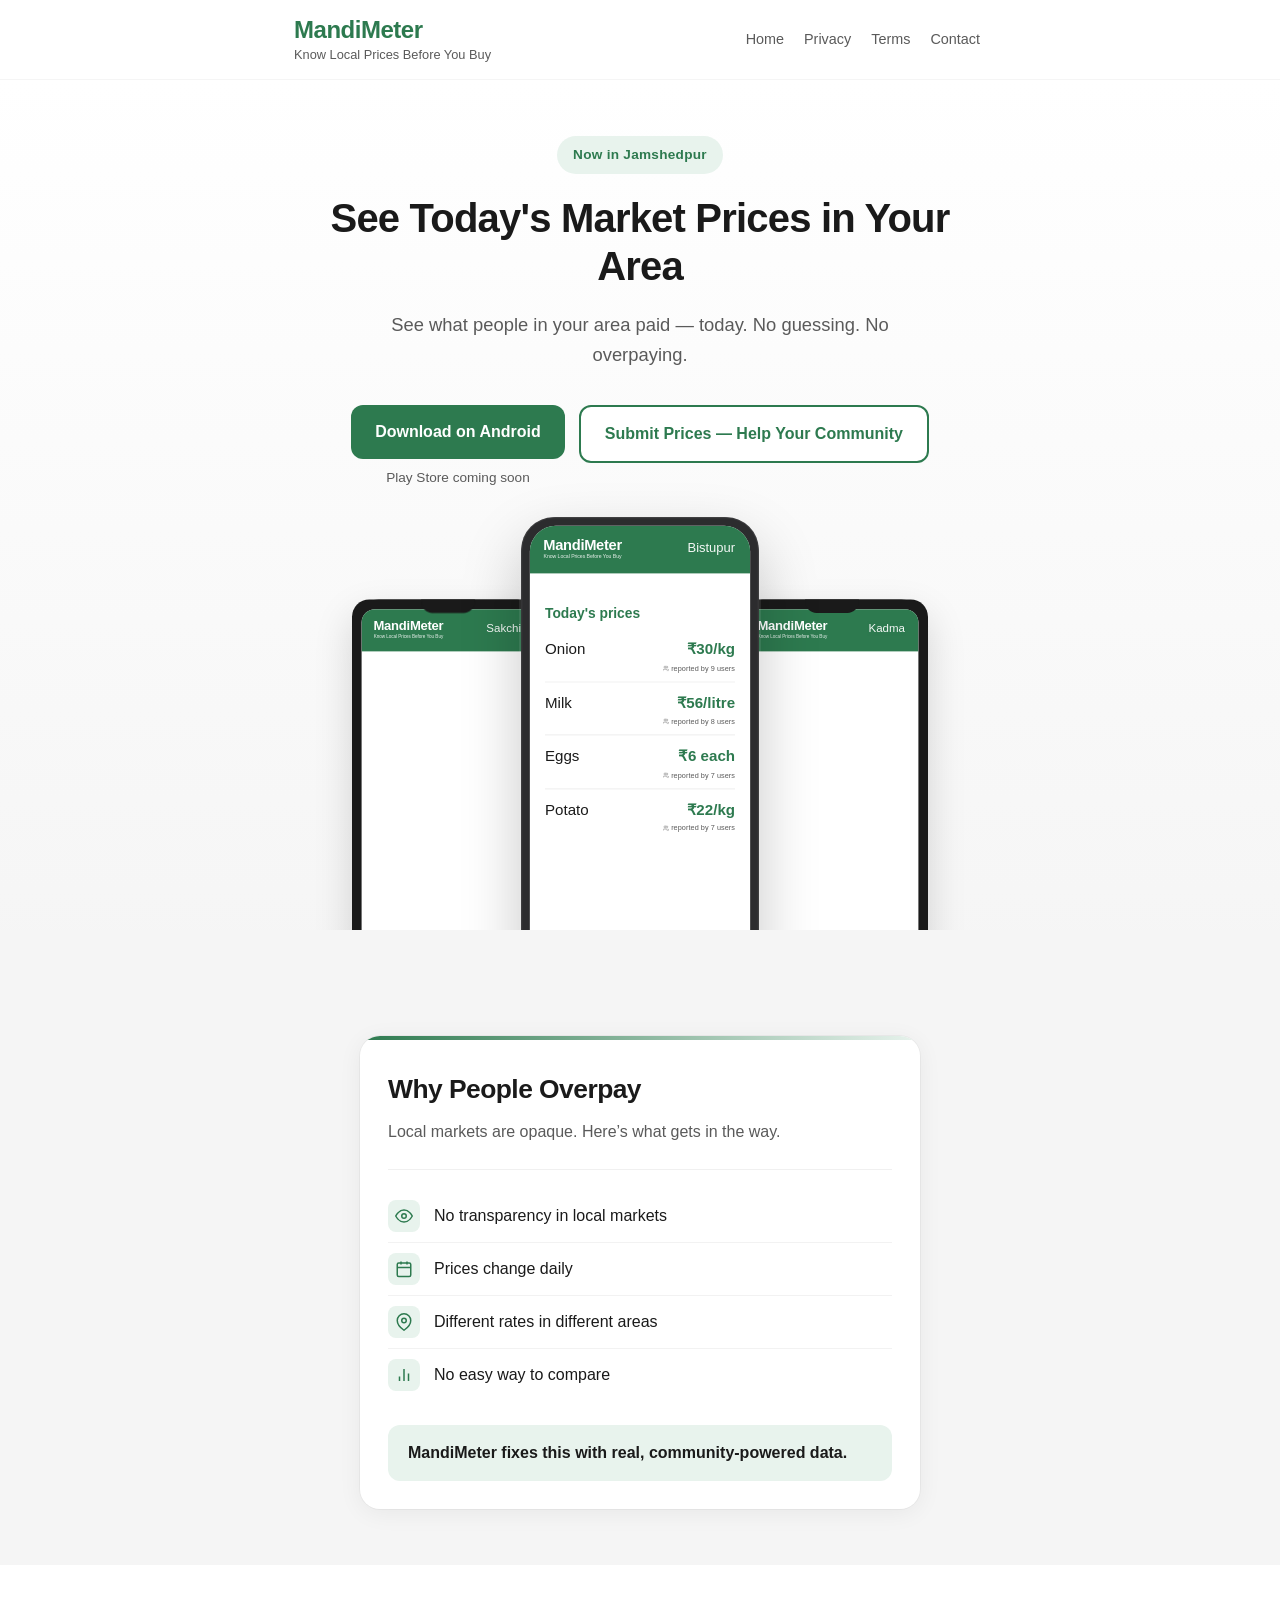
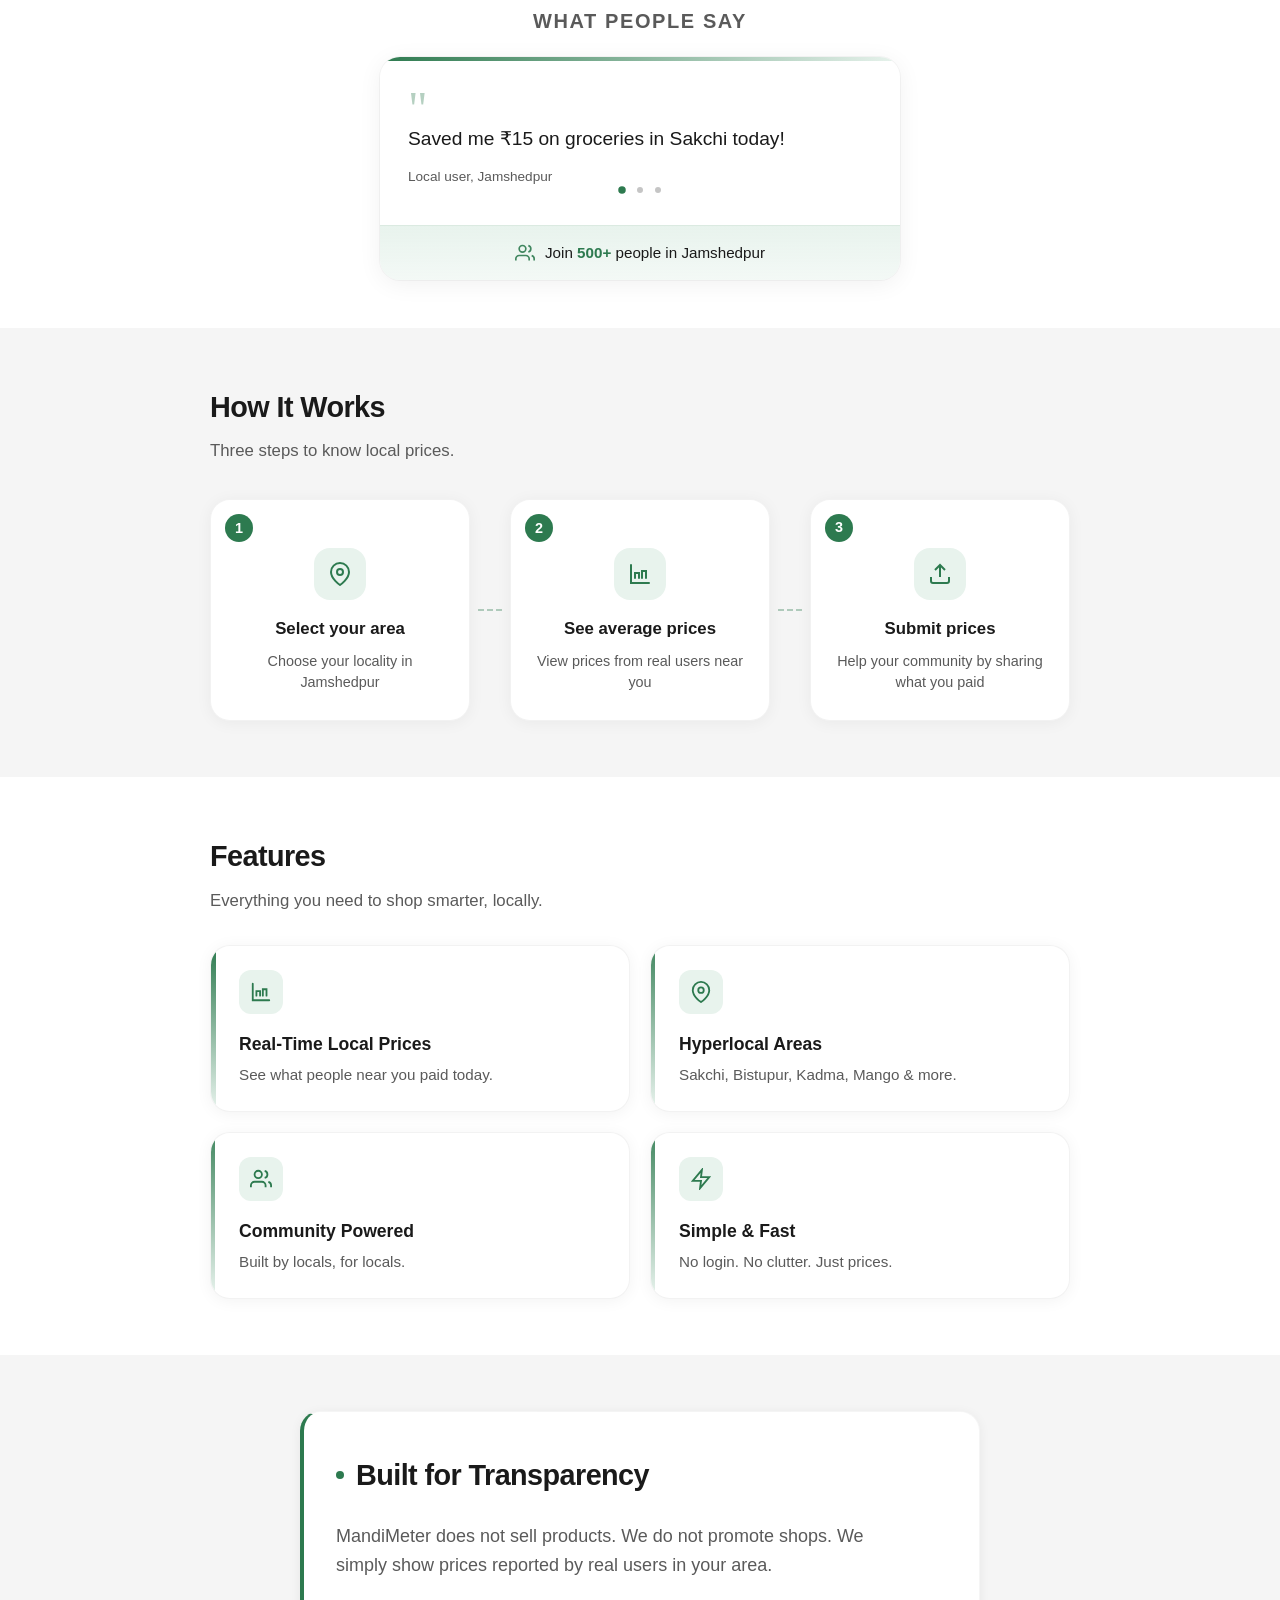
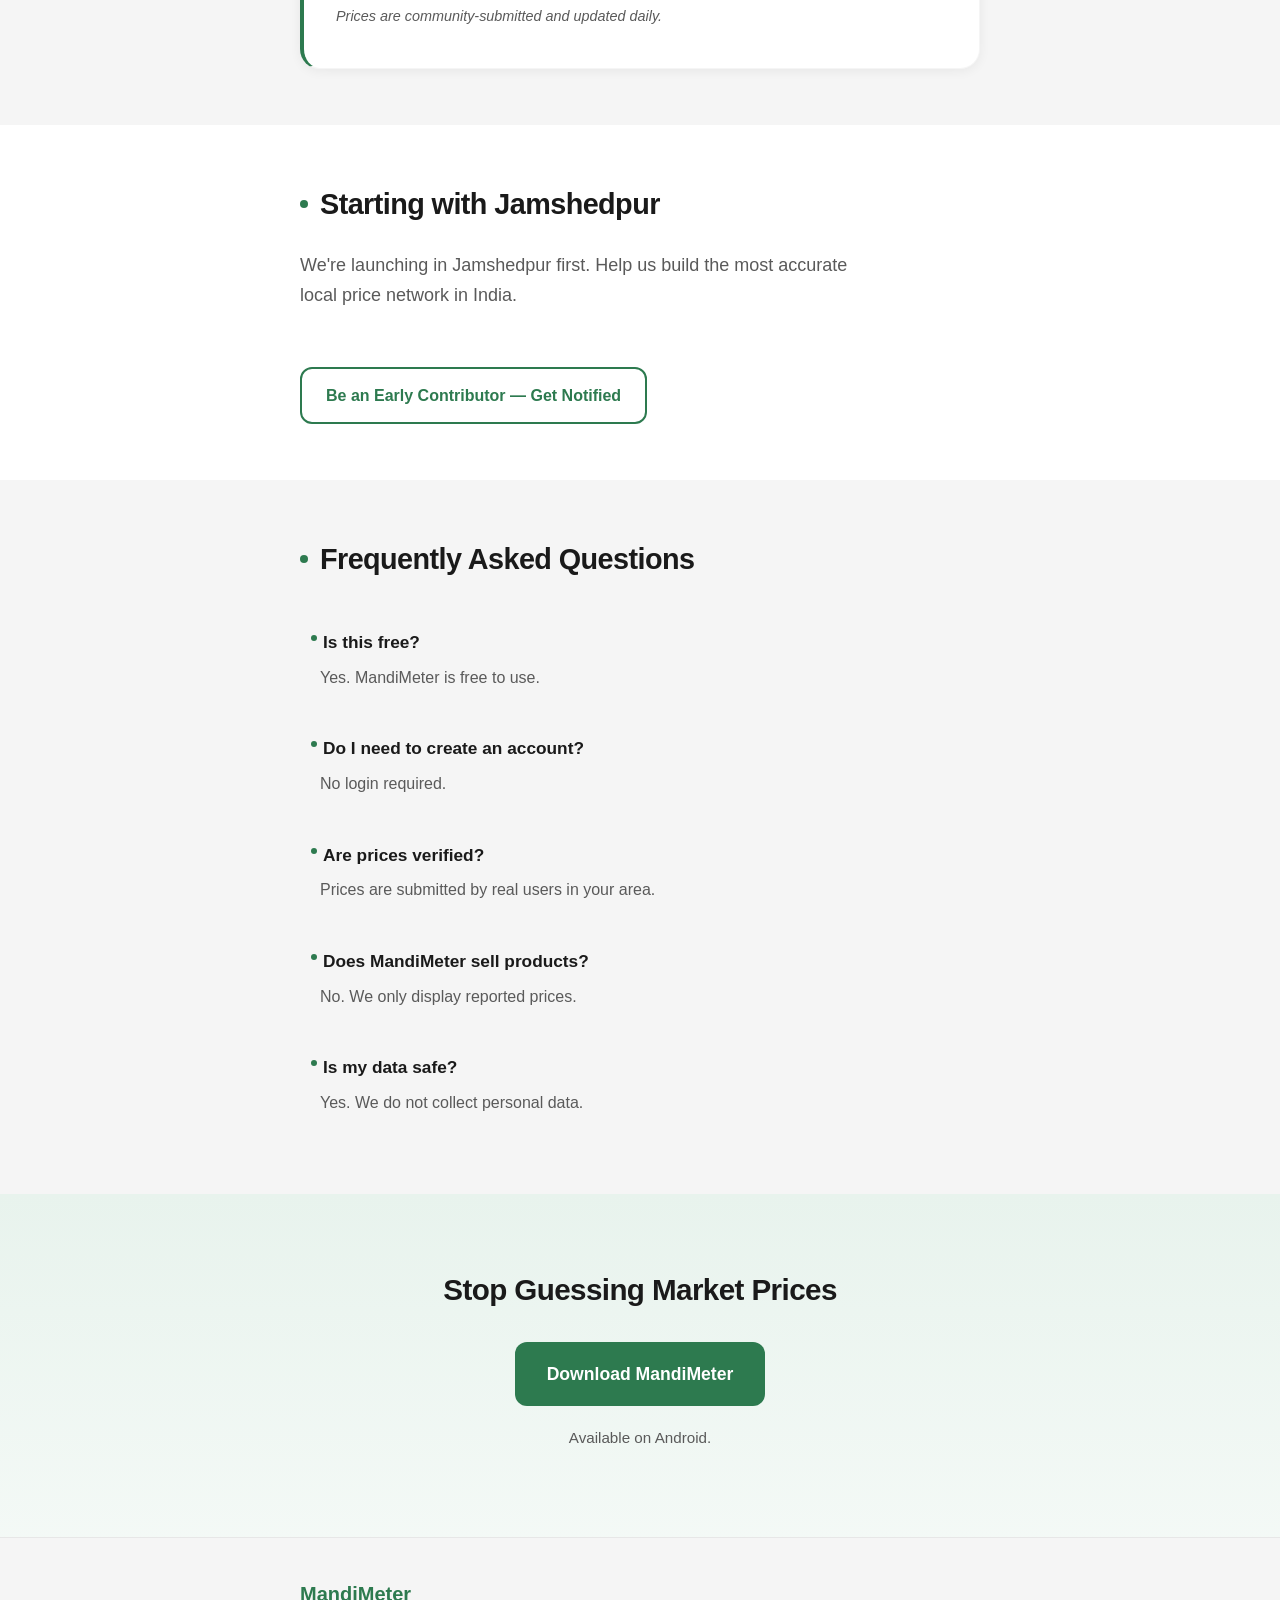
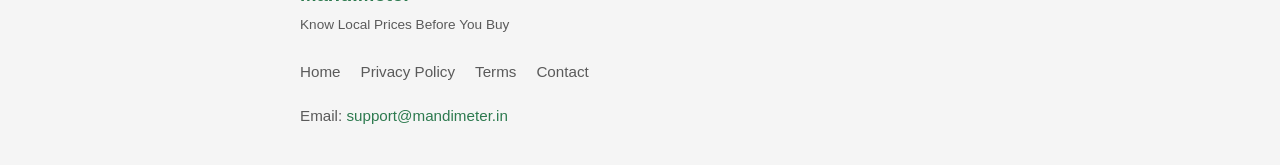
==== commit b6b3d7f9: "feat: animation added" ====
--- a/index.html
+++ b/index.html
@@ -29,8 +29,14 @@
     content="Check today's real local prices for vegetables, milk, eggs &amp; more. Community-powered price tracker.">
   <meta name="twitter:image" content="https://mandimeter.com/assets/og-image.png">
   <meta name="theme-color" content="#2d7a4f">
-  <!-- Content Security Policy: restrict sources to reduce XSS/data injection risk -->
-  <meta http-equiv="Content-Security-Policy" content="default-src 'self'; script-src 'self' 'sha256-1jAmyYXcRq6zFldLe/GCgIDJBiOONdXjTLgEFMDnDSM='; style-src 'self' https://fonts.googleapis.com; font-src 'self' https://fonts.gstatic.com; img-src 'self' data:; connect-src 'self'; base-uri 'self'; form-action 'self'; frame-ancestors 'self';">
+  <!-- Favicons -->
+  <link rel="icon" type="image/svg+xml" href="favicon/favicon.svg">
+  <link rel="icon" type="image/png" href="favicon/favicon-96x96.png" sizes="96x96">
+  <link rel="shortcut icon" href="favicon/favicon.ico">
+  <link rel="apple-touch-icon" sizes="180x180" href="favicon/apple-touch-icon.png">
+  <link rel="manifest" href="favicon/site.webmanifest">
+  <!-- Content Security Policy (frame-ancestors must be set via HTTP header, not meta) -->
+  <meta http-equiv="Content-Security-Policy" content="default-src 'self'; script-src 'self'; style-src 'self' https://fonts.googleapis.com; font-src 'self' https://fonts.gstatic.com; img-src 'self' data:; connect-src 'self'; base-uri 'self'; form-action 'self';">
   <!-- Structured data -->
   <script type="application/ld+json">
   {
@@ -69,9 +75,6 @@
   <link rel="preconnect" href="https://fonts.googleapis.com">
   <link rel="preconnect" href="https://fonts.gstatic.com" crossorigin>
   <link rel="preload" href="css/styles.css" as="style">
-  <!-- Fonts: load async to avoid render-blocking (saves ~2s LCP) -->
-  <link rel="preload" href="https://fonts.googleapis.com/css2?family=DM+Sans:ital,opsz,wght@0,9..40,400;0,9..40,500;0,9..40,600;0,9..40,700;1,9..40,400&display=swap" as="style" onload="this.onload=null;this.rel='stylesheet'">
-  <noscript><link rel="stylesheet" href="https://fonts.googleapis.com/css2?family=DM+Sans:ital,opsz,wght@0,9..40,400;0,9..40,500;0,9..40,600;0,9..40,700;1,9..40,400&display=swap"></noscript>
   <link rel="stylesheet" href="css/styles.css">
 </head>
 
@@ -98,10 +101,10 @@
   <main>
     <section class="hero" aria-labelledby="hero-heading">
       <div class="container">
-        <p class="hero-badge">Now in Jamshedpur</p>
-        <h1 id="hero-heading">See Today's Market Prices in Your Area</h1>
-        <p class="subheadline">See what people in your area paid — today. No guessing. No overpaying.</p>
-        <div class="hero-cta">
+        <p class="hero-badge reveal">Now in Jamshedpur</p>
+        <h1 id="hero-heading" class="reveal reveal-delay-1">See Today's Market Prices in Your Area</h1>
+        <p class="subheadline reveal reveal-delay-2">See what people in your area paid — today. No guessing. No overpaying.</p>
+        <div class="hero-cta reveal reveal-delay-3">
           <span class="hero-cta-primary">
             <a href="#download" class="btn btn--primary js-download" data-download>Download on Android</a>
             <span class="hero-cta-note">Play Store coming soon</span>
@@ -208,7 +211,7 @@
 
     <section class="problem" aria-labelledby="problem-heading">
       <div class="container">
-        <div class="problem-card">
+        <div class="problem-card reveal">
           <h2 id="problem-heading">Why People Overpay</h2>
           <p class="problem-intro">Local markets are opaque. Here’s what gets in the way.</p>
           <ul class="problem-list">
@@ -236,8 +239,8 @@
 
     <section class="social-proof" aria-labelledby="social-proof-heading">
       <div class="container">
-        <h2 id="social-proof-heading" class="social-proof-heading">What people say</h2>
-        <div class="social-proof-card">
+        <h2 id="social-proof-heading" class="social-proof-heading reveal">What people say</h2>
+        <div class="social-proof-card reveal reveal-delay-1">
           <div class="social-proof-quotes social-proof-rotator">
             <div class="social-proof-rotator-inner">
               <blockquote class="social-proof-item is-visible">
@@ -274,12 +277,12 @@
 
     <section class="how-it-works" aria-labelledby="how-heading">
       <div class="container container--wide">
-        <div class="how-header">
+        <div class="how-header reveal">
           <h2 id="how-heading">How It Works</h2>
           <p class="how-intro">Three steps to know local prices.</p>
         </div>
         <div class="steps">
-          <div class="step">
+          <div class="step reveal reveal-delay-1">
             <span class="step-num" aria-hidden="true">1</span>
             <div class="step-icon" aria-hidden="true"><svg width="24" height="24" viewBox="0 0 24 24" fill="none" stroke="currentColor" stroke-width="2"><path d="M21 10c0 7-9 13-9 13s-9-6-9-13a9 9 0 0 1 18 0z"/><circle cx="12" cy="10" r="3"/></svg></div>
             <div class="step-body">
@@ -288,7 +291,7 @@
             </div>
           </div>
           <div class="step-connector" aria-hidden="true"></div>
-          <div class="step">
+          <div class="step reveal reveal-delay-2">
             <span class="step-num" aria-hidden="true">2</span>
             <div class="step-icon" aria-hidden="true"><svg width="24" height="24" viewBox="0 0 24 24" fill="none" stroke="currentColor" stroke-width="2" stroke-linecap="round"><path d="M3 3v18h18"/><path d="M7 16v-5h4v5"/><path d="M14 16V9h4v7"/></svg></div>
             <div class="step-body">
@@ -297,7 +300,7 @@
             </div>
           </div>
           <div class="step-connector" aria-hidden="true"></div>
-          <div class="step">
+          <div class="step reveal reveal-delay-3">
             <span class="step-num" aria-hidden="true">3</span>
             <div class="step-icon" aria-hidden="true"><svg width="24" height="24" viewBox="0 0 24 24" fill="none" stroke="currentColor" stroke-width="2"><path d="M21 15v4a2 2 0 0 1-2 2H5a2 2 0 0 1-2-2v-4"/><polyline points="17 8 12 3 7 8"/><line x1="12" y1="3" x2="12" y2="15"/></svg></div>
             <div class="step-body">
@@ -311,30 +314,30 @@
 
     <section class="features-section" aria-labelledby="features-heading">
       <div class="container container--wide">
-        <div class="features-header">
+        <div class="features-header reveal">
           <h2 id="features-heading">Features</h2>
           <p class="features-intro">Everything you need to shop smarter, locally.</p>
         </div>
         <div class="features-grid">
-          <article class="feature feature--highlight">
+          <article class="feature feature--highlight reveal reveal-delay-1">
             <div class="feature-accent"></div>
             <div class="feature-icon" aria-hidden="true"><svg width="22" height="22" viewBox="0 0 24 24" fill="none" stroke="currentColor" stroke-width="2" stroke-linecap="round"><path d="M3 3v18h18"/><path d="M7 16v-5h4v5"/><path d="M14 16V9h4v7"/></svg></div>
             <h3>Real-Time Local Prices</h3>
             <p>See what people near you paid today.</p>
           </article>
-          <article class="feature">
+          <article class="feature reveal reveal-delay-2">
             <div class="feature-accent"></div>
             <div class="feature-icon" aria-hidden="true"><svg width="22" height="22" viewBox="0 0 24 24" fill="none" stroke="currentColor" stroke-width="2"><path d="M21 10c0 7-9 13-9 13s-9-6-9-13a9 9 0 0 1 18 0z"/><circle cx="12" cy="10" r="3"/></svg></div>
             <h3>Hyperlocal Areas</h3>
             <p>Sakchi, Bistupur, Kadma, Mango & more.</p>
           </article>
-          <article class="feature">
+          <article class="feature reveal reveal-delay-3">
             <div class="feature-accent"></div>
             <div class="feature-icon" aria-hidden="true"><svg width="22" height="22" viewBox="0 0 24 24" fill="none" stroke="currentColor" stroke-width="2"><path d="M17 21v-2a4 4 0 0 0-4-4H5a4 4 0 0 0-4 4v2"/><circle cx="9" cy="7" r="4"/><path d="M23 21v-2a4 4 0 0 0-3-3.87"/><path d="M16 3.13a4 4 0 0 1 0 7.75"/></svg></div>
             <h3>Community Powered</h3>
             <p>Built by locals, for locals.</p>
           </article>
-          <article class="feature">
+          <article class="feature reveal reveal-delay-4">
             <div class="feature-accent"></div>
             <div class="feature-icon" aria-hidden="true"><svg width="22" height="22" viewBox="0 0 24 24" fill="none" stroke="currentColor" stroke-width="2"><polygon points="13 2 3 14 12 14 11 22 21 10 12 10 13 2"/></svg></div>
             <h3>Simple & Fast</h3>
@@ -346,7 +349,7 @@
 
     <section class="trust" aria-labelledby="trust-heading">
       <div class="container">
-        <div class="trust-card">
+        <div class="trust-card reveal">
           <h2 id="trust-heading">Built for Transparency</h2>
           <p class="section-intro">MandiMeter does not sell products. We do not promote shops. We simply show prices
             reported by real users in your area.</p>
@@ -357,35 +360,35 @@
 
     <section class="launch" aria-labelledby="launch-heading">
       <div class="container">
-        <h2 id="launch-heading">Starting with Jamshedpur</h2>
-        <p class="section-intro">We're launching in Jamshedpur first. Help us build the most accurate local price
+        <h2 id="launch-heading" class="reveal">Starting with Jamshedpur</h2>
+        <p class="section-intro reveal reveal-delay-1">We're launching in Jamshedpur first. Help us build the most accurate local price
           network in India.</p>
-        <a href="#download" class="btn btn--secondary launch-cta js-download" id="community" data-download>Be an Early
+        <a href="#download" class="btn btn--secondary launch-cta js-download reveal reveal-delay-2" id="community" data-download>Be an Early
           Contributor — Get Notified</a>
       </div>
     </section>
 
     <section class="faq" aria-labelledby="faq-heading">
       <div class="container">
-        <h2 id="faq-heading">Frequently Asked Questions</h2>
+        <h2 id="faq-heading" class="reveal">Frequently Asked Questions</h2>
         <ul class="faq-list">
-          <li class="faq-item">
+          <li class="faq-item reveal reveal-delay-1">
             <h3 class="faq-q">Is this free?</h3>
             <p class="faq-a">Yes. MandiMeter is free to use.</p>
           </li>
-          <li class="faq-item">
+          <li class="faq-item reveal reveal-delay-2">
             <h3 class="faq-q">Do I need to create an account?</h3>
             <p class="faq-a">No login required.</p>
           </li>
-          <li class="faq-item">
+          <li class="faq-item reveal reveal-delay-3">
             <h3 class="faq-q">Are prices verified?</h3>
             <p class="faq-a">Prices are submitted by real users in your area.</p>
           </li>
-          <li class="faq-item">
+          <li class="faq-item reveal reveal-delay-4">
             <h3 class="faq-q">Does MandiMeter sell products?</h3>
             <p class="faq-a">No. We only display reported prices.</p>
           </li>
-          <li class="faq-item">
+          <li class="faq-item reveal reveal-delay-5">
             <h3 class="faq-q">Is my data safe?</h3>
             <p class="faq-a">Yes. We do not collect personal data.</p>
           </li>
@@ -396,8 +399,8 @@
     <section class="final-cta" id="download" aria-labelledby="final-heading">
       <div class="container">
         <div class="final-cta-inner">
-          <h2 id="final-heading">Stop Guessing Market Prices</h2>
-          <a href="#download" class="btn btn--primary btn--large js-download" data-download>Download MandiMeter</a>
+          <h2 id="final-heading" class="reveal">Stop Guessing Market Prices</h2>
+          <a href="#download" class="btn btn--primary btn--large js-download reveal reveal-delay-1" data-download>Download MandiMeter</a>
           <p class="subtext">Available on Android.</p>
         </div>
       </div>
--- a/css/styles.css
+++ b/css/styles.css
@@ -10,6 +10,13 @@
   --radius-lg: 20px;
   --shadow: 0 2px 12px rgba(0, 0, 0, 0.06);
   --shadow-md: 0 4px 24px rgba(0, 0, 0, 0.08);
+  /* Animation – consistent, elegant */
+  --ease-out: cubic-bezier(0.22, 1, 0.36, 1);
+  --ease-in-out: cubic-bezier(0.65, 0, 0.35, 1);
+  --duration-fast: 0.25s;
+  --duration-normal: 0.45s;
+  --duration-slow: 0.6s;
+  --reveal-y: 18px;
 }
 
 *,
@@ -43,6 +50,52 @@
   border: 0;
 }
 
+/* Global reveal animation – elegant fade + slide up */
+@keyframes reveal {
+  from {
+    opacity: 0;
+    transform: translateY(var(--reveal-y));
+  }
+  to {
+    opacity: 1;
+    transform: translateY(0);
+  }
+}
+
+.reveal {
+  opacity: 0;
+  animation: reveal var(--duration-slow) var(--ease-out) forwards;
+}
+
+.reveal-delay-1 { animation-delay: 0.08s; }
+.reveal-delay-2 { animation-delay: 0.16s; }
+.reveal-delay-3 { animation-delay: 0.24s; }
+.reveal-delay-4 { animation-delay: 0.32s; }
+.reveal-delay-5 { animation-delay: 0.4s; }
+.reveal-delay-6 { animation-delay: 0.48s; }
+.reveal-delay-7 { animation-delay: 0.56s; }
+.reveal-delay-8 { animation-delay: 0.64s; }
+.reveal-delay-9 { animation-delay: 0.72s; }
+.reveal-delay-10 { animation-delay: 0.8s; }
+
+@media (prefers-reduced-motion: reduce) {
+  .reveal,
+  .reveal-delay-1,
+  .reveal-delay-2,
+  .reveal-delay-3,
+  .reveal-delay-4,
+  .reveal-delay-5,
+  .reveal-delay-6,
+  .reveal-delay-7,
+  .reveal-delay-8,
+  .reveal-delay-9,
+  .reveal-delay-10 {
+    animation: none;
+    opacity: 1;
+    transform: none;
+  }
+}
+
 .container {
   width: 100%;
   max-width: 720px;
@@ -94,15 +147,14 @@
   letter-spacing: -0.02em;
   line-height: 1.2;
   text-decoration: none;
-  animation: logo-appear 0.55s ease-out both;
+  animation: logo-appear var(--duration-normal) var(--ease-out) both;
 }
 
 @keyframes logo-appear {
   from {
     opacity: 0;
-    transform: translateY(-4px);
-  }
-
+    transform: translateY(-6px);
+  }
   to {
     opacity: 1;
     transform: translateY(0);
@@ -281,7 +333,11 @@
   border: none;
   border-radius: var(--radius);
   cursor: pointer;
-  transition: background 0.2s, transform 0.1s;
+  transition: background var(--duration-fast) var(--ease-out), transform var(--duration-fast) var(--ease-out), color var(--duration-fast) var(--ease-out);
+}
+
+.btn:hover {
+  transform: translateY(-1px);
 }
 
 .btn:focus-visible {
@@ -381,7 +437,7 @@
   gap: -50px;
   margin: 0 auto -50px;
   max-width: 90vw;
-  animation: mockup-card-in 0.6s ease-out both;
+  animation: mockup-card-in var(--duration-slow) var(--ease-out) 0.35s both;
   position: relative;
   z-index: 0;
 }
@@ -738,9 +794,8 @@
 @keyframes mockup-card-in {
   from {
     opacity: 0;
-    transform: translateY(20px) scale(0.97);
-  }
-
+    transform: translateY(24px) scale(0.98);
+  }
   to {
     opacity: 1;
     transform: translateY(0) scale(1);
@@ -835,7 +890,7 @@
   opacity: 0;
   visibility: hidden;
   transform: translateY(14px);
-  transition: opacity 0.4s ease, visibility 0.4s ease, transform 0.4s ease;
+  transition: opacity var(--duration-normal) var(--ease-out), visibility var(--duration-normal) var(--ease-out), transform var(--duration-slow) var(--ease-out);
   background: none;
   border: none;
   border-radius: 0;
@@ -1116,13 +1171,13 @@
   border-radius: var(--radius-lg);
   box-shadow: 0 2px 16px rgba(0, 0, 0, 0.05);
   border: 1px solid rgba(0, 0, 0, 0.05);
-  transition: box-shadow 0.25s ease, transform 0.2s ease;
+  transition: box-shadow var(--duration-normal) var(--ease-out), transform var(--duration-normal) var(--ease-out);
   position: relative;
 }
 
 .step:hover {
   box-shadow: 0 8px 28px rgba(0, 0, 0, 0.08);
-  transform: translateY(-2px);
+  transform: translateY(-3px);
 }
 
 .step-num {
@@ -1229,13 +1284,22 @@
   border-radius: var(--radius-lg);
   box-shadow: 0 2px 16px rgba(0, 0, 0, 0.05);
   border: 1px solid rgba(0, 0, 0, 0.05);
-  transition: box-shadow 0.25s ease, border-color 0.2s ease;
+  transition: box-shadow var(--duration-normal) var(--ease-out), border-color var(--duration-fast) var(--ease-out), transform var(--duration-normal) var(--ease-out);
   overflow: hidden;
 }
 
 .feature:hover {
   box-shadow: 0 8px 28px rgba(0, 0, 0, 0.08);
   border-color: rgba(45, 122, 79, 0.12);
+  transform: translateY(-2px);
+}
+
+@media (prefers-reduced-motion: reduce) {
+  .btn:hover,
+  .step:hover,
+  .feature:hover {
+    transform: none;
+  }
 }
 
 .feature-accent {
--- a/css/styles.css
+++ b/css/styles.css
@@ -10,6 +10,13 @@
   --radius-lg: 20px;
   --shadow: 0 2px 12px rgba(0, 0, 0, 0.06);
   --shadow-md: 0 4px 24px rgba(0, 0, 0, 0.08);
+  /* Animation – consistent, elegant */
+  --ease-out: cubic-bezier(0.22, 1, 0.36, 1);
+  --ease-in-out: cubic-bezier(0.65, 0, 0.35, 1);
+  --duration-fast: 0.25s;
+  --duration-normal: 0.45s;
+  --duration-slow: 0.6s;
+  --reveal-y: 18px;
 }
 
 *,
@@ -43,6 +50,52 @@
   border: 0;
 }
 
+/* Global reveal animation – elegant fade + slide up */
+@keyframes reveal {
+  from {
+    opacity: 0;
+    transform: translateY(var(--reveal-y));
+  }
+  to {
+    opacity: 1;
+    transform: translateY(0);
+  }
+}
+
+.reveal {
+  opacity: 0;
+  animation: reveal var(--duration-slow) var(--ease-out) forwards;
+}
+
+.reveal-delay-1 { animation-delay: 0.08s; }
+.reveal-delay-2 { animation-delay: 0.16s; }
+.reveal-delay-3 { animation-delay: 0.24s; }
+.reveal-delay-4 { animation-delay: 0.32s; }
+.reveal-delay-5 { animation-delay: 0.4s; }
+.reveal-delay-6 { animation-delay: 0.48s; }
+.reveal-delay-7 { animation-delay: 0.56s; }
+.reveal-delay-8 { animation-delay: 0.64s; }
+.reveal-delay-9 { animation-delay: 0.72s; }
+.reveal-delay-10 { animation-delay: 0.8s; }
+
+@media (prefers-reduced-motion: reduce) {
+  .reveal,
+  .reveal-delay-1,
+  .reveal-delay-2,
+  .reveal-delay-3,
+  .reveal-delay-4,
+  .reveal-delay-5,
+  .reveal-delay-6,
+  .reveal-delay-7,
+  .reveal-delay-8,
+  .reveal-delay-9,
+  .reveal-delay-10 {
+    animation: none;
+    opacity: 1;
+    transform: none;
+  }
+}
+
 .container {
   width: 100%;
   max-width: 720px;
@@ -94,15 +147,14 @@
   letter-spacing: -0.02em;
   line-height: 1.2;
   text-decoration: none;
-  animation: logo-appear 0.55s ease-out both;
+  animation: logo-appear var(--duration-normal) var(--ease-out) both;
 }
 
 @keyframes logo-appear {
   from {
     opacity: 0;
-    transform: translateY(-4px);
-  }
-
+    transform: translateY(-6px);
+  }
   to {
     opacity: 1;
     transform: translateY(0);
@@ -281,7 +333,11 @@
   border: none;
   border-radius: var(--radius);
   cursor: pointer;
-  transition: background 0.2s, transform 0.1s;
+  transition: background var(--duration-fast) var(--ease-out), transform var(--duration-fast) var(--ease-out), color var(--duration-fast) var(--ease-out);
+}
+
+.btn:hover {
+  transform: translateY(-1px);
 }
 
 .btn:focus-visible {
@@ -381,7 +437,7 @@
   gap: -50px;
   margin: 0 auto -50px;
   max-width: 90vw;
-  animation: mockup-card-in 0.6s ease-out both;
+  animation: mockup-card-in var(--duration-slow) var(--ease-out) 0.35s both;
   position: relative;
   z-index: 0;
 }
@@ -738,9 +794,8 @@
 @keyframes mockup-card-in {
   from {
     opacity: 0;
-    transform: translateY(20px) scale(0.97);
-  }
-
+    transform: translateY(24px) scale(0.98);
+  }
   to {
     opacity: 1;
     transform: translateY(0) scale(1);
@@ -835,7 +890,7 @@
   opacity: 0;
   visibility: hidden;
   transform: translateY(14px);
-  transition: opacity 0.4s ease, visibility 0.4s ease, transform 0.4s ease;
+  transition: opacity var(--duration-normal) var(--ease-out), visibility var(--duration-normal) var(--ease-out), transform var(--duration-slow) var(--ease-out);
   background: none;
   border: none;
   border-radius: 0;
@@ -1116,13 +1171,13 @@
   border-radius: var(--radius-lg);
   box-shadow: 0 2px 16px rgba(0, 0, 0, 0.05);
   border: 1px solid rgba(0, 0, 0, 0.05);
-  transition: box-shadow 0.25s ease, transform 0.2s ease;
+  transition: box-shadow var(--duration-normal) var(--ease-out), transform var(--duration-normal) var(--ease-out);
   position: relative;
 }
 
 .step:hover {
   box-shadow: 0 8px 28px rgba(0, 0, 0, 0.08);
-  transform: translateY(-2px);
+  transform: translateY(-3px);
 }
 
 .step-num {
@@ -1229,13 +1284,22 @@
   border-radius: var(--radius-lg);
   box-shadow: 0 2px 16px rgba(0, 0, 0, 0.05);
   border: 1px solid rgba(0, 0, 0, 0.05);
-  transition: box-shadow 0.25s ease, border-color 0.2s ease;
+  transition: box-shadow var(--duration-normal) var(--ease-out), border-color var(--duration-fast) var(--ease-out), transform var(--duration-normal) var(--ease-out);
   overflow: hidden;
 }
 
 .feature:hover {
   box-shadow: 0 8px 28px rgba(0, 0, 0, 0.08);
   border-color: rgba(45, 122, 79, 0.12);
+  transform: translateY(-2px);
+}
+
+@media (prefers-reduced-motion: reduce) {
+  .btn:hover,
+  .step:hover,
+  .feature:hover {
+    transform: none;
+  }
 }
 
 .feature-accent {
